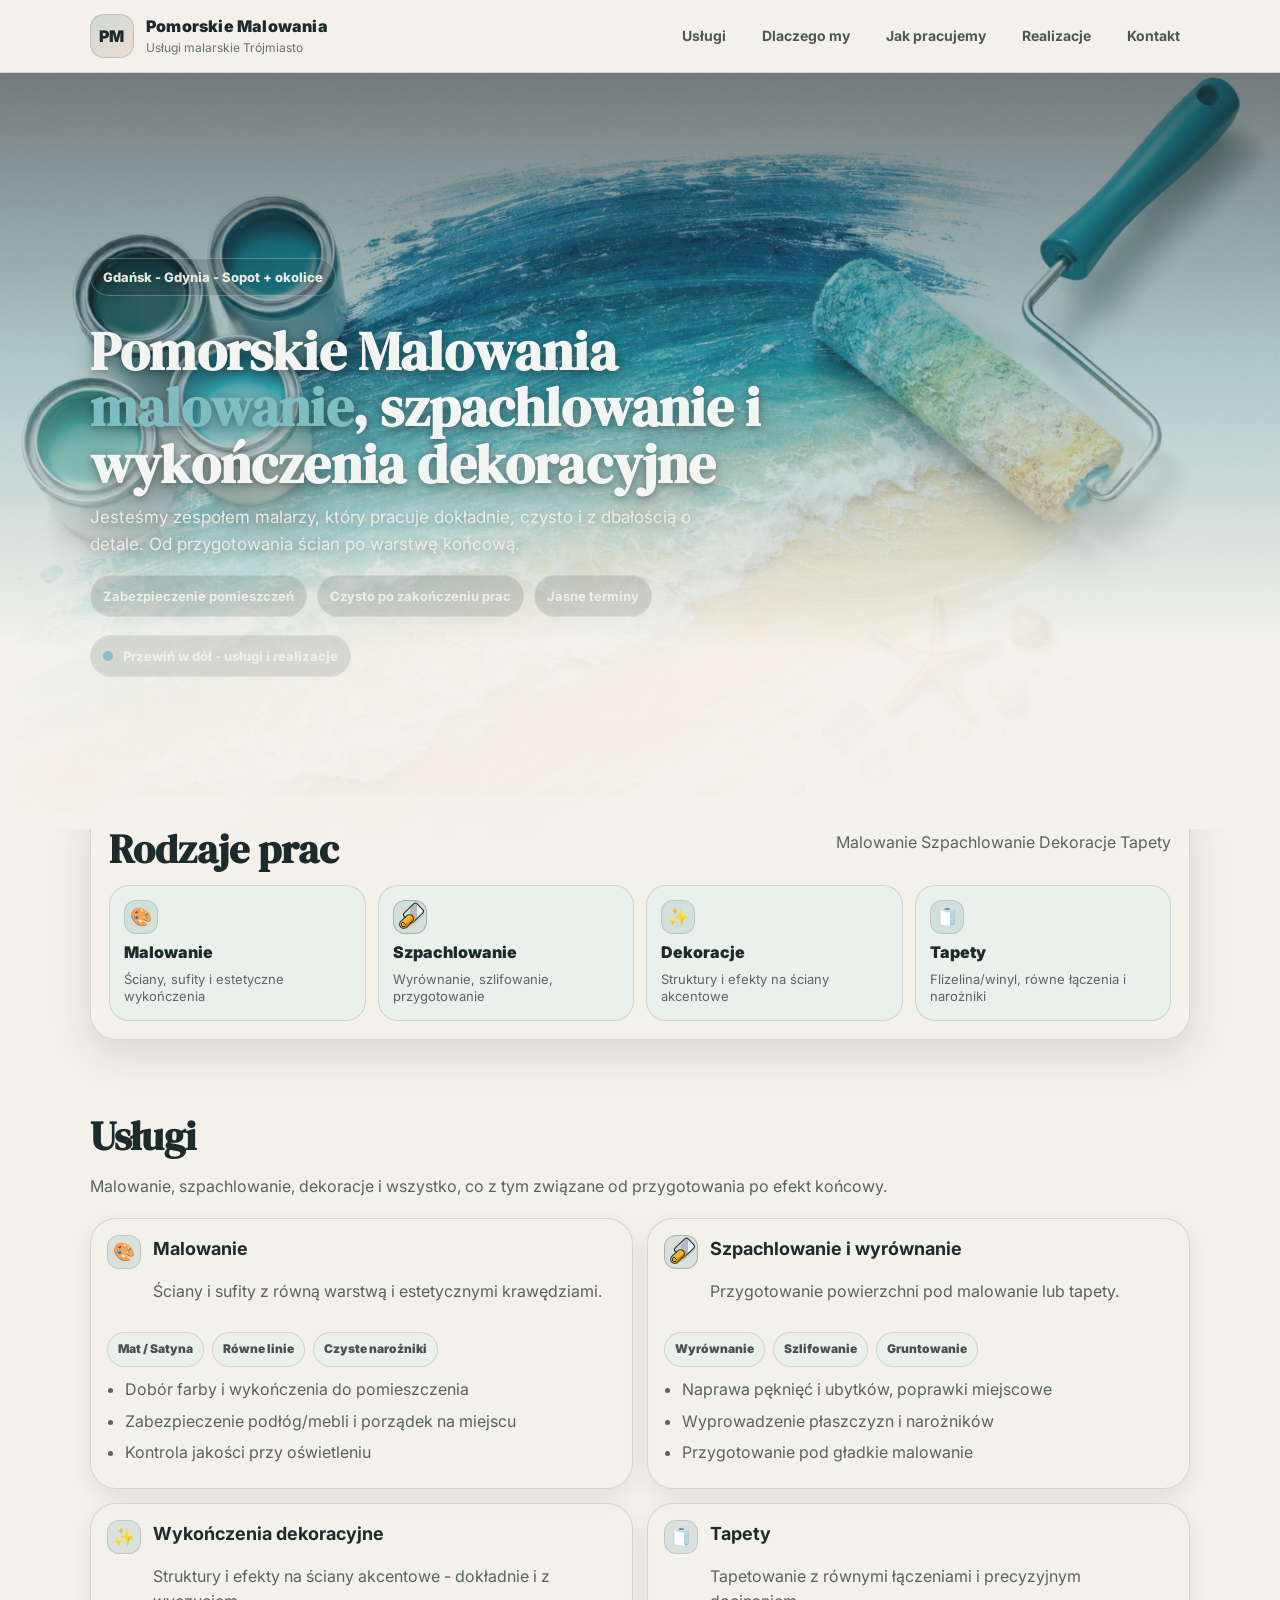
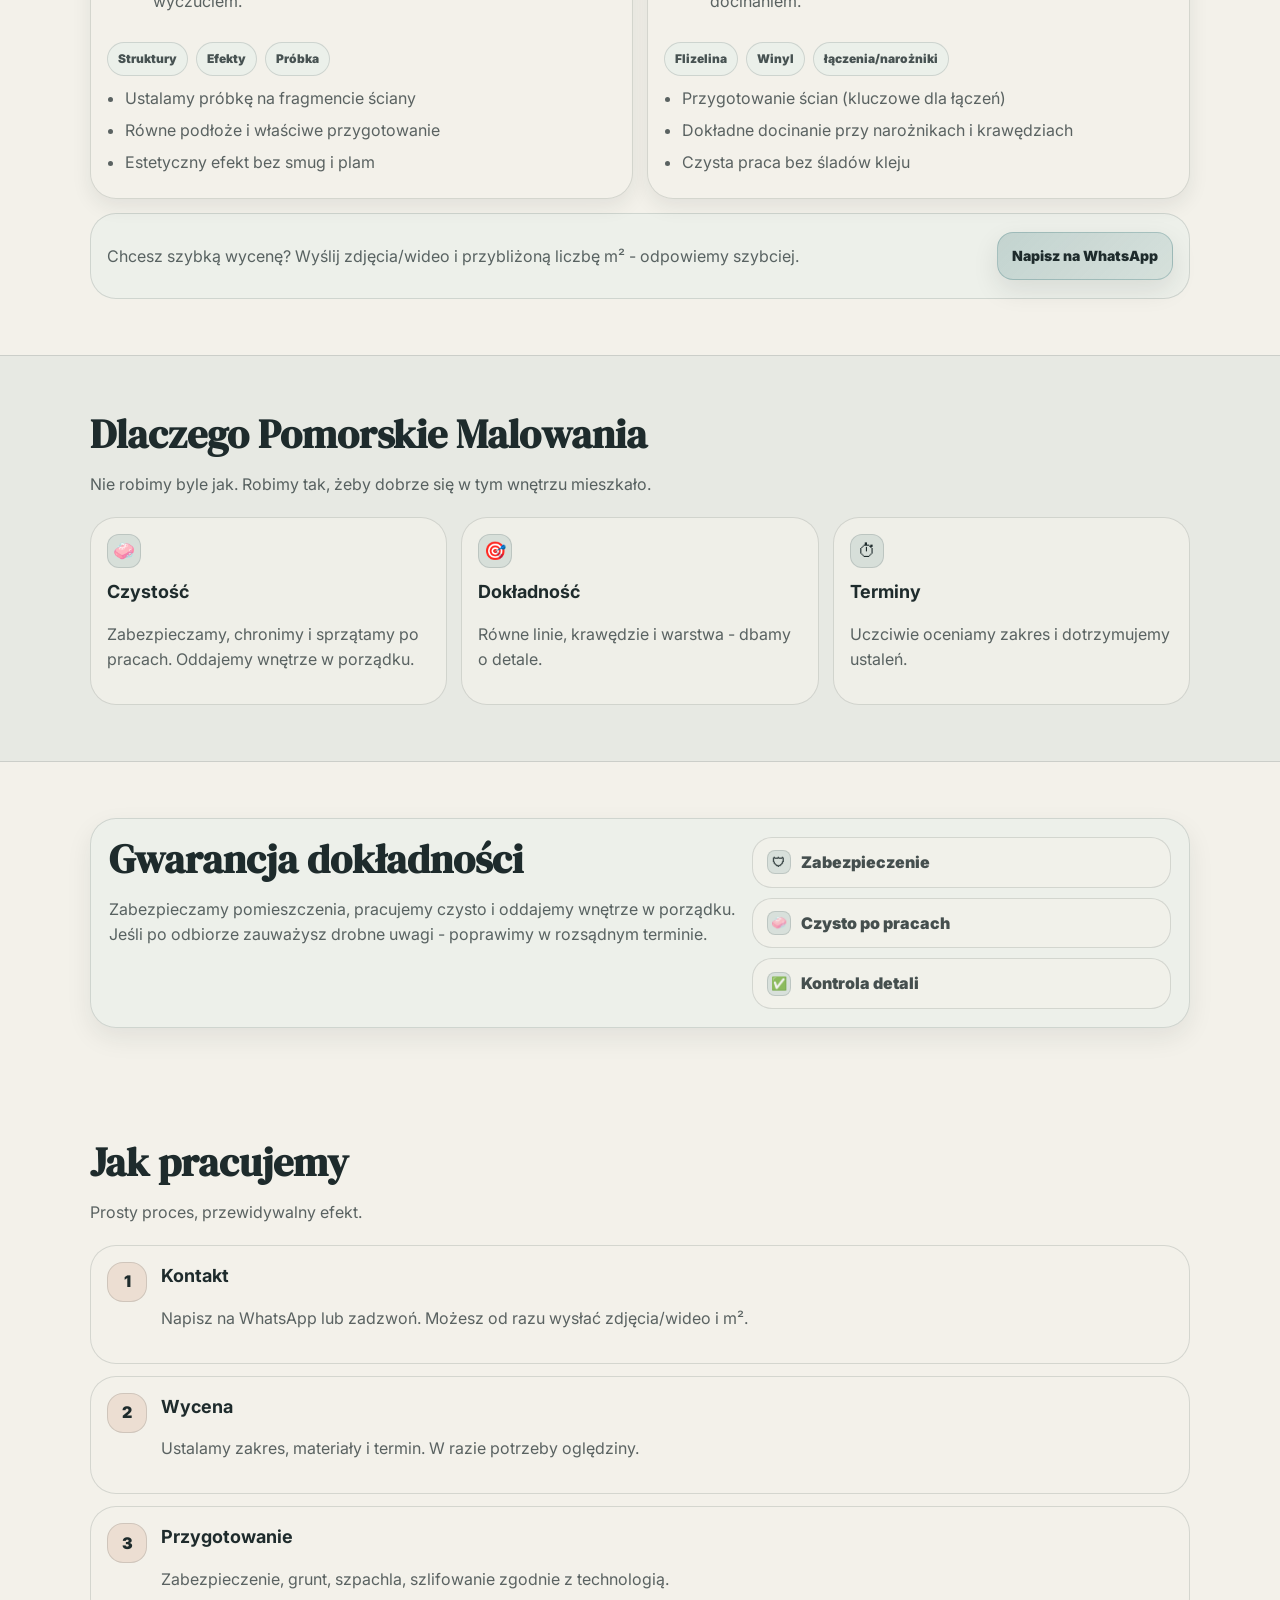
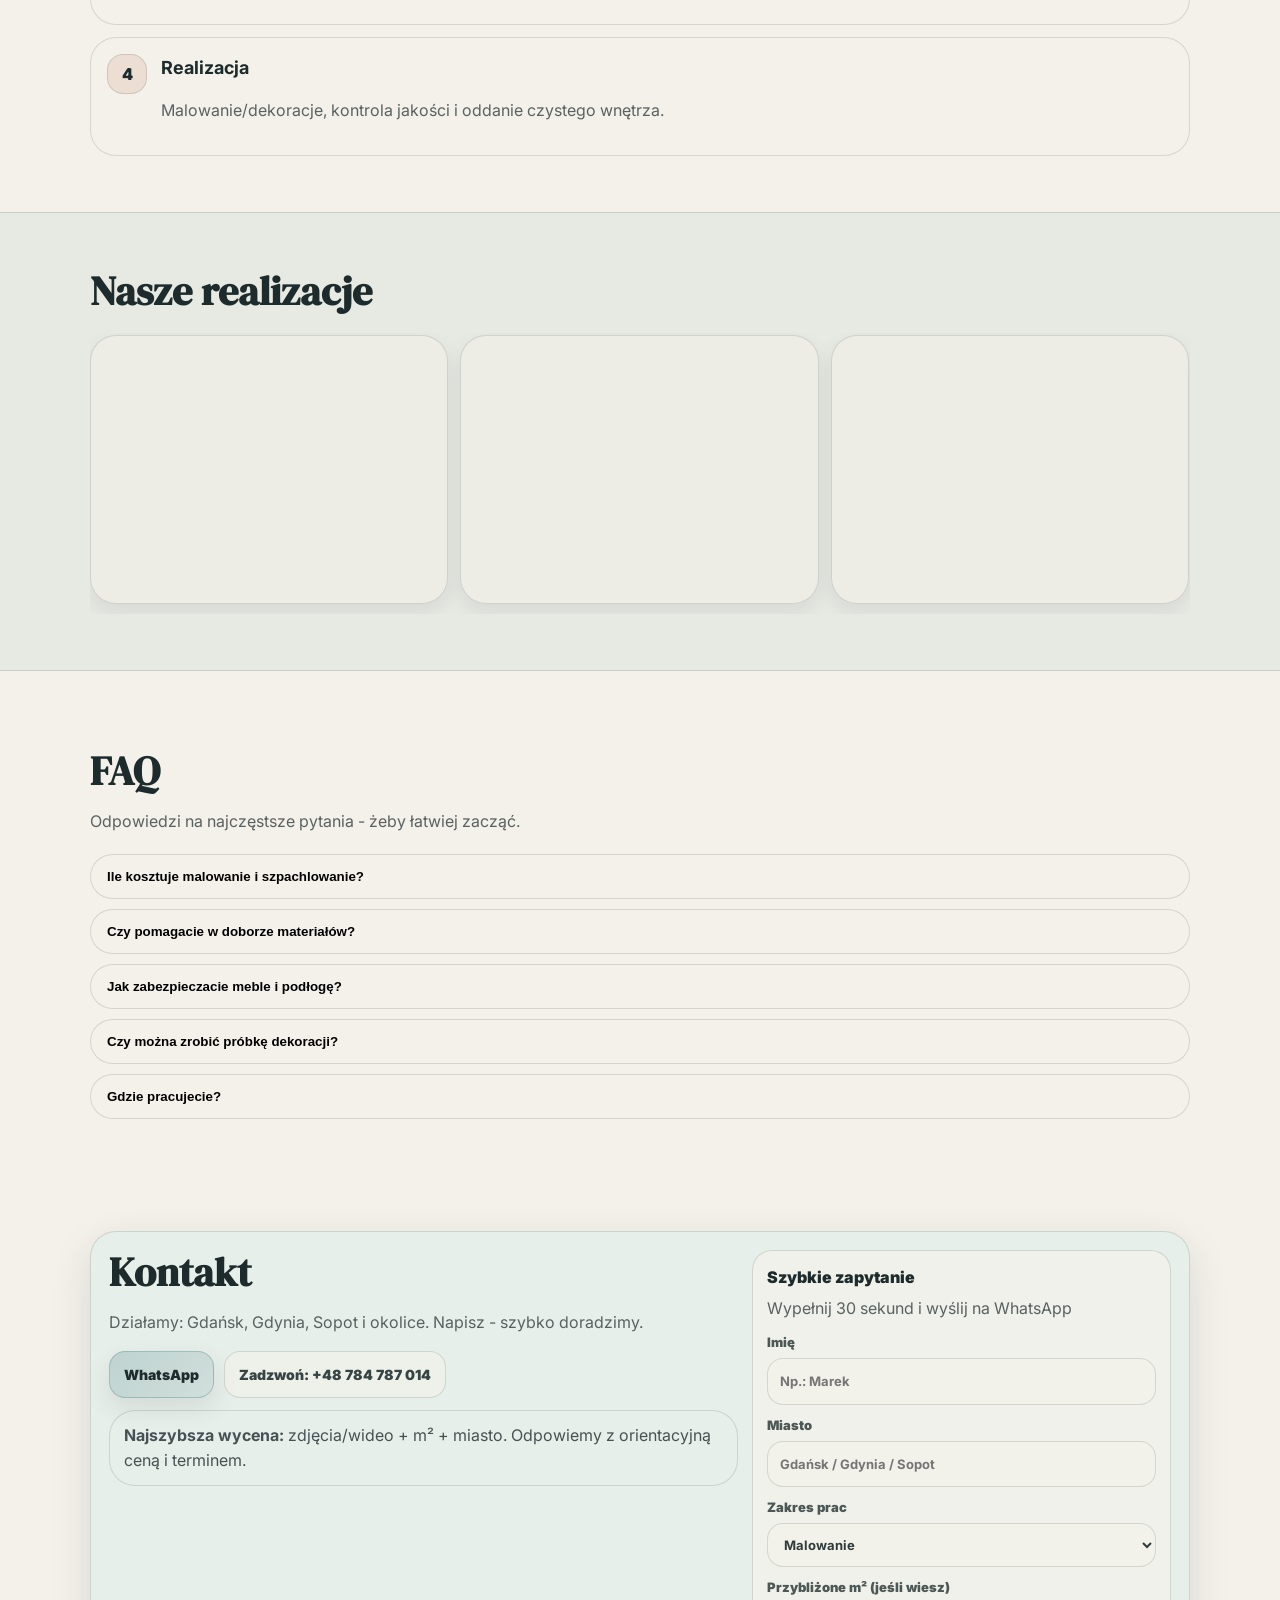
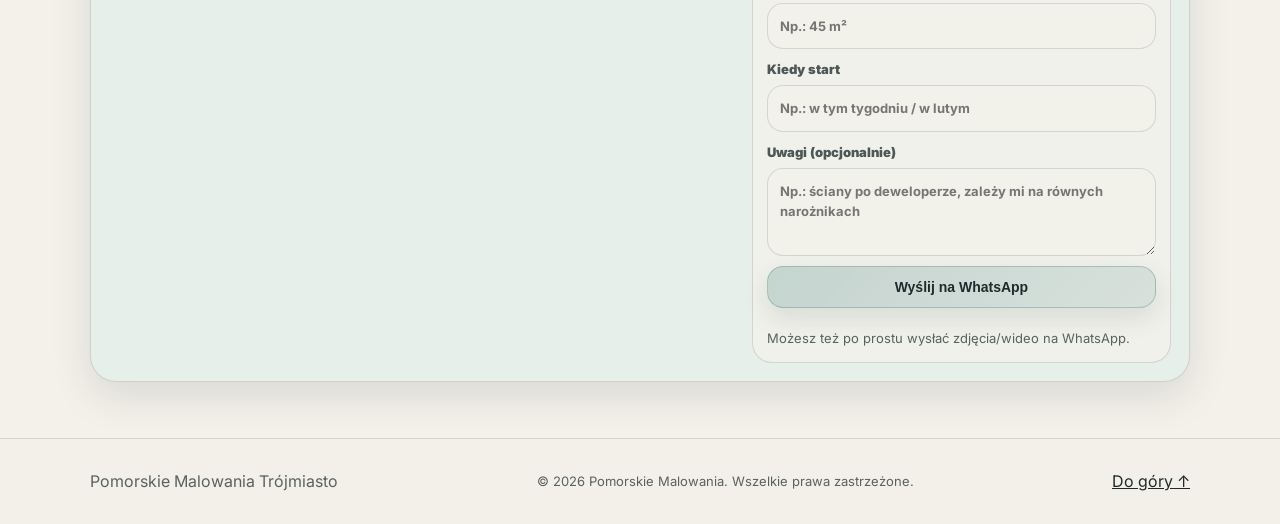
==== index.html @ 1ceb1c14 "update" ====
﻿<!doctype html>
<html lang="pl" data-lang="pl">
  <head>
    <meta charset="UTF-8" />
    <meta name="viewport" content="width=device-width, initial-scale=1" />
    <meta
      name="description"
      content="Pomorskie Malowania - usługi malarskie w Gdańsku, Gdyni, Sopocie i okolicach. Malowanie, szpachlowanie, dekoracje, tapety."
    />
    <meta name="robots" content="index,follow" />
    <meta name="theme-color" content="#2F6F73" />
    <meta
      property="og:title"
      content="Pomorskie Malowania - malowanie (Trójmiasto)"
    />
    <meta
      property="og:description"
      content="Malowanie, szpachlowanie, dekoracje i tapety. Gdańsk, Gdynia, Sopot + okolice."
    />
    <meta property="og:type" content="website" />
    <meta property="og:locale" content="pl_PL" />
    <meta property="og:image" content="./img/og-cover.jpg" />
    <title>Pomorskie Malowania - usługi malarskie Trójmiasto</title>
    <link rel="preconnect" href="https://fonts.googleapis.com" />
    <link rel="preconnect" href="https://fonts.gstatic.com" crossorigin />
    <link
      href="https://fonts.googleapis.com/css2?family=DM+Serif+Display&family=Inter:wght@400;500;600;700;800;900&display=swap"
      rel="stylesheet"
    />
    <link rel="preload" as="image" href="./img/hero-texture.png" />
    <link rel="stylesheet" href="./style.css" />
    <link rel="icon" href="/favicon.ico" />
    <script type="application/ld+json" id="ldJson">
      {
        "@context": "https://schema.org",
        "@type": "LocalBusiness",
        "name": "Pomorskie Malowania",
        "areaServed": ["Gdańsk", "Gdynia", "Sopot"],
        "telephone": "+48 784 787 014",
        "url": "https://pomorskie-malowania.pl",
        "sameAs": ["https://www.instagram.com/valentin_butsenko13/"],
        "description": "Usługi malarskie: malowanie, szpachlowanie, dekoracje i tapety. Trójmiasto i okolice."
      }
    </script>
  </head>
  <body>
    <a class="skip-link" href="#top">Przejdź do treści</a>
    <header class="site-header">
      <div class="container header-row">
        <a class="brand" href="#top" aria-label="Pomorskie Malowania">
          <span class="brand-mark">PM</span>
          <span class="brand-text">
            <span class="brand-name">Pomorskie Malowania</span>
            <span class="brand-sub">Usługi malarskie Trójmiasto</span>
          </span>
        </a>
        <nav class="nav" aria-label="Nawigacja">
          <a href="#services">Usługi</a>
          <a href="#why">Dlaczego my</a>
          <a href="#process">Jak pracujemy</a>
          <a href="#gallery">Realizacje</a>
          <a href="#contact">Kontakt</a>
        </nav>
        <button
          class="burger"
          id="burger"
          data-label-open="Otwórz menu"
          data-label-close="Zamknij menu"
          aria-label="Otwórz menu"
          aria-expanded="false"
          aria-controls="mobileNav"
        >
          <span></span><span></span><span></span>
        </button>
      </div>
      <div class="mobile-nav" id="mobileNav">
        <a href="#services">Usługi</a>
        <a href="#why">Dlaczego my</a>
        <a href="#process">Jak pracujemy</a>
        <a href="#gallery">Realizacje</a>
        <a href="#reviews">Opinie</a>
        <a href="#contact">Kontakt</a>
      </div>
    </header>
    <main id="top">
      <section class="hero-cover" aria-label="Ekran główny">
        <div class="hero-overlay"></div>
        <div class="container hero-content">
          <div class="hero-left">
            <p class="pill">Gdańsk - Gdynia - Sopot + okolice</p>
            <h1 class="h1">
              <span>Pomorskie Malowania </span>
              <span class="accent">malowanie</span>,
              <span>szpachlowanie i wykończenia dekoracyjne</span>
            </h1>
            <p class="lead">
              Jesteśmy zespołem malarzy, który pracuje dokładnie, czysto i z
              dbałością o detale. Od przygotowania ścian po warstwę końcową.
            </p>
            <div class="hero-badges">
              <div class="badge">Zabezpieczenie pomieszczeń</div>
              <div class="badge">Czysto po zakończeniu prac</div>
              <div class="badge">Jasne terminy</div>
            </div>
            <div class="scroll-hint">
              <span class="scroll-dot"></span>
              <span>Przewiń w dół - usługi i realizacje</span>
            </div>
          </div>
        </div>
      </section>
      <section class="peek" id="types">
        <div class="container">
          <div class="peek-card">
            <div class="peek-head">
              <h2 class="h2">Rodzaje prac</h2>
              <p class="muted">Malowanie Szpachlowanie Dekoracje Tapety</p>
            </div>
            <div class="peek-grid">
              <a class="type" href="#services">
                <span class="ui-ico">&#127912;</span>
                <span class="type-title">Malowanie</span>
                <span class="type-text"
                  >Ściany, sufity i estetyczne wykończenia</span
                >
              </a>
              <a class="type" href="#services">
                <span class="ui-ico ui-ico-putty" aria-hidden="true"></span>
                <span class="type-title">Szpachlowanie</span>
                <span class="type-text"
                  >Wyrównanie, szlifowanie, przygotowanie</span
                >
              </a>
              <a class="type" href="#services">
                <span class="ui-ico">&#10024;</span>
                <span class="type-title">Dekoracje</span>
                <span class="type-text"
                  >Struktury i efekty na ściany akcentowe</span
                >
              </a>
              <a class="type" href="#services">
                <span class="ui-ico">&#129531;</span>
                <span class="type-title">Tapety</span>
                <span class="type-text"
                  >Flizelina/winyl, równe łączenia i narożniki</span
                >
              </a>
            </div>
          </div>
        </div>
      </section>
      <section class="section" id="services">
        <div class="container">
          <div class="section-head">
            <h2 class="h2">Usługi</h2>
            <p class="muted">
              Malowanie, szpachlowanie, dekoracje i wszystko, co z tym związane
              od przygotowania po efekt końcowy.
            </p>
          </div>
          <div class="service-grid">
            <article class="service">
              <div class="service-top">
                <span class="ui-ico">&#127912;</span>
                <div>
                  <h3 class="h3">Malowanie</h3>
                  <p class="muted">
                    Ściany i sufity z równą warstwą i estetycznymi krawędziami.
                  </p>
                </div>
              </div>
              <div class="tags">
                <span class="tag">Mat / Satyna</span>
                <span class="tag">Równe linie</span>
                <span class="tag">Czyste narożniki</span>
              </div>
              <ul class="service-list">
                <li>Dobór farby i wykończenia do pomieszczenia</li>
                <li>Zabezpieczenie podłóg/mebli i porządek na miejscu</li>
                <li>Kontrola jakości przy oświetleniu</li>
              </ul>
            </article>
            <article class="service">
              <div class="service-top">
                <span class="ui-ico ui-ico-putty" aria-hidden="true"></span>
                <div>
                  <h3 class="h3">Szpachlowanie i wyrównanie</h3>
                  <p class="muted">
                    Przygotowanie powierzchni pod malowanie lub tapety.
                  </p>
                </div>
              </div>
              <div class="tags">
                <span class="tag">Wyrównanie</span>
                <span class="tag">Szlifowanie</span>
                <span class="tag">Gruntowanie</span>
              </div>
              <ul class="service-list">
                <li>Naprawa pęknięć i ubytków, poprawki miejscowe</li>
                <li>Wyprowadzenie płaszczyzn i narożników</li>
                <li>Przygotowanie pod gładkie malowanie</li>
              </ul>
            </article>
            <article class="service">
              <div class="service-top">
                <span class="ui-ico">&#10024;</span>
                <div>
                  <h3 class="h3">Wykończenia dekoracyjne</h3>
                  <p class="muted">
                    Struktury i efekty na ściany akcentowe - dokładnie i z
                    wyczuciem.
                  </p>
                </div>
              </div>
              <div class="tags">
                <span class="tag">Struktury</span>
                <span class="tag">Efekty</span>
                <span class="tag">Próbka</span>
              </div>
              <ul class="service-list">
                <li>Ustalamy próbkę na fragmencie ściany</li>
                <li>Równe podłoże i właściwe przygotowanie</li>
                <li>Estetyczny efekt bez smug i plam</li>
              </ul>
            </article>
            <article class="service">
              <div class="service-top">
                <span class="ui-ico">&#129531;</span>
                <div>
                  <h3 class="h3">Tapety</h3>
                  <p class="muted">
                    Tapetowanie z równymi łączeniami i precyzyjnym docinaniem.
                  </p>
                </div>
              </div>
              <div class="tags">
                <span class="tag">Flizelina</span>
                <span class="tag">Winyl</span>
                <span class="tag">łączenia/narożniki</span>
              </div>
              <ul class="service-list">
                <li>Przygotowanie ścian (kluczowe dla łączeń)</li>
                <li>Dokładne docinanie przy narożnikach i krawędziach</li>
                <li>Czysta praca bez śladów kleju</li>
              </ul>
            </article>
          </div>
          <div class="service-cta">
            <p class="muted">
              Chcesz szybką wycenę? Wyślij zdjęcia/wideo i przybliżoną liczbę m²
              - odpowiemy szybciej.
            </p>
            <a
              class="btn btn-primary"
              href="https://wa.me/48784787014"
              target="_blank"
              rel="noopener"
              >Napisz na WhatsApp</a
            >
          </div>
        </div>
      </section>
      <section class="section section-soft" id="why">
        <div class="container">
          <div class="section-head">
            <h2 class="h2">Dlaczego Pomorskie Malowania</h2>
            <p class="muted">
              Nie robimy byle jak. Robimy tak, żeby dobrze się w tym wnętrzu
              mieszkało.
            </p>
          </div>
          <div class="grid-3">
            <div class="feature">
              <span class="ui-ico">🧼</span>
              <h3 class="h3">Czystość</h3>
              <p class="muted">
                Zabezpieczamy, chronimy i sprzątamy po pracach. Oddajemy wnętrze
                w porządku.
              </p>
            </div>
            <div class="feature">
              <span class="ui-ico">🎯</span>
              <h3 class="h3">Dokładność</h3>
              <p class="muted">
                Równe linie, krawędzie i warstwa - dbamy o detale.
              </p>
            </div>
            <div class="feature">
              <span class="ui-ico">⏱</span>
              <h3 class="h3">Terminy</h3>
              <p class="muted">
                Uczciwie oceniamy zakres i dotrzymujemy ustaleń.
              </p>
            </div>
          </div>
        </div>
      </section>
      <section class="section">
        <div class="container">
          <div class="promise">
            <div class="promise-left">
              <h2 class="h2">Gwarancja dokładności</h2>
              <p class="muted">
                Zabezpieczamy pomieszczenia, pracujemy czysto i oddajemy wnętrze
                w porządku. Jeśli po odbiorze zauważysz drobne uwagi - poprawimy
                w rozsądnym terminie.
              </p>
            </div>
            <div class="promise-right">
              <div class="promise-item">
                <span class="ui-ico">🛡</span>Zabezpieczenie
              </div>
              <div class="promise-item">
                <span class="ui-ico">🧼</span>Czysto po pracach
              </div>
              <div class="promise-item">
                <span class="ui-ico">✅</span>Kontrola detali
              </div>
            </div>
          </div>
        </div>
      </section>
      <section class="section" id="process">
        <div class="container">
          <div class="section-head">
            <h2 class="h2">Jak pracujemy</h2>
            <p class="muted">Prosty proces, przewidywalny efekt.</p>
          </div>
          <ol class="steps">
            <li class="step">
              <span class="step-num">1</span>
              <div>
                <h3 class="h3">Kontakt</h3>
                <p class="muted">
                  Napisz na WhatsApp lub zadzwoń. Możesz od razu wysłać
                  zdjęcia/wideo i m².
                </p>
              </div>
            </li>
            <li class="step">
              <span class="step-num">2</span>
              <div>
                <h3 class="h3">Wycena</h3>
                <p class="muted">
                  Ustalamy zakres, materiały i termin. W razie potrzeby
                  oględziny.
                </p>
              </div>
            </li>
            <li class="step">
              <span class="step-num">3</span>
              <div>
                <h3 class="h3">Przygotowanie</h3>
                <p class="muted">
                  Zabezpieczenie, grunt, szpachla, szlifowanie zgodnie z
                  technologią.
                </p>
              </div>
            </li>
            <li class="step">
              <span class="step-num">4</span>
              <div>
                <h3 class="h3">Realizacja</h3>
                <p class="muted">
                  Malowanie/dekoracje, kontrola jakości i oddanie czystego
                  wnętrza.
                </p>
              </div>
            </li>
          </ol>
        </div>
      </section>
      <section class="section section-soft" id="gallery">
        <div class="container">
          <div class="section-head">
            <h2 class="h2">Nasze realizacje</h2>
          </div>
          <div class="gallery" id="galleryGrid">
            <figure class="shot">
              <picture>
                <source srcset="./img/works/work-01.webp" type="image/webp" />
                <img
                  src="./img/works/work-01.jpg"
                  alt="Malowanie ścian - realizacja"
                  loading="lazy"
                  decoding="async"
                  data-full="./img/works/work-01.webp"
                />
              </picture>
            </figure>
            <figure class="shot">
              <picture>
                <source srcset="./img/works/work-02.webp" type="image/webp" />
                <img
                  src="./img/works/work-02.jpg"
                  alt="Malowanie i przygotowanie ścian - realizacja"
                  loading="lazy"
                  decoding="async"
                  data-full="./img/works/work-02.webp"
                />
              </picture>
            </figure>
            <figure class="shot">
              <picture>
                <source srcset="./img/works/work-03.webp" type="image/webp" />
                <img
                  src="./img/works/work-03.jpg"
                  alt="Tapety lub wykończenie dekoracyjne - realizacja"
                  loading="lazy"
                  decoding="async"
                  data-full="./img/works/work-03.webp"
                />
              </picture>
            </figure>
            <figure class="shot">
              <picture>
                <source srcset="./img/works/work-04.webp" type="image/webp" />
                <img
                  src="./img/works/work-04.jpg"
                  alt="Malowanie pomieszczenia - realizacja"
                  loading="lazy"
                  decoding="async"
                  data-full="./img/works/work-04.webp"
                />
              </picture>
            </figure>
            <figure class="shot">
              <picture>
                <source srcset="./img/works/work-05.webp" type="image/webp" />
                <img
                  src="./img/works/work-05.jpg"
                  alt="Malowanie ścian w mocnym kolorze - realizacja"
                  loading="lazy"
                  decoding="async"
                  data-full="./img/works/work-05.webp"
                />
              </picture>
            </figure>
            <figure class="shot">
              <picture>
                <source srcset="./img/works/work-06.webp" type="image/webp" />
                <img
                  src="./img/works/work-06.jpg"
                  alt="Kontrastowe malowanie ścian - realizacja"
                  loading="lazy"
                  decoding="async"
                  data-full="./img/works/work-06.webp"
                />
              </picture>
            </figure>
            <figure class="shot">
              <picture>
                <source srcset="./img/works/work-07.webp" type="image/webp" />
                <img
                  src="./img/works/work-07.jpg"
                  alt="Malowanie jasnych ścian - realizacja"
                  loading="lazy"
                  decoding="async"
                  data-full="./img/works/work-07.webp"
                />
              </picture>
            </figure>
            <figure class="shot">
              <picture>
                <source srcset="./img/works/work-08.webp" type="image/webp" />
                <img
                  src="./img/works/work-08.jpg"
                  alt="Malowanie salonu - realizacja"
                  loading="lazy"
                  decoding="async"
                  data-full="./img/works/work-08.webp"
                />
              </picture>
            </figure>
            <figure class="shot">
              <picture>
                <source srcset="./img/works/work-09.webp" type="image/webp" />
                <img
                  src="./img/works/work-09.jpg"
                  alt="Malowanie sufitu i ścian - realizacja"
                  loading="lazy"
                  decoding="async"
                  data-full="./img/works/work-09.webp"
                />
              </picture>
            </figure>
          </div>
          <!--<div class="center">
<a class="btn btn-ghost" href="https://www.instagram.com/valentin_butsenko13/" target="_blank" rel="noopener" >Zobacz więcej na Instagramie</a>
</div> -->
        </div>
      </section>
      <section class="section" id="reviews">
        <div class="container">
          <div class="faq-wrap" id="faq">
            <div class="section-head" style="margin-top: 22px">
              <h2 class="h2">FAQ</h2>
              <p class="muted">
                Odpowiedzi na najczęstsze pytania - żeby łatwiej zacząć.
              </p>
            </div>
            <div class="faq">
              <button class="faq-q" type="button" aria-expanded="false">
                Ile kosztuje malowanie i szpachlowanie?
              </button>
              <div class="faq-a">
                Cena zależy od stanu ścian, zakresu przygotowania i materiałów.
                Najszybciej: zdjęcia/wideo na WhatsApp + m².
              </div>
              <button class="faq-q" type="button" aria-expanded="false">
                Czy pomagacie w doborze materiałów?
              </button>
              <div class="faq-a">
                Tak. Doradzimy farby/grunty/szpachle pod zadanie i budżet.
                Możemy pracować na Twoich lub naszych materiałach.
              </div>
              <button class="faq-q" type="button" aria-expanded="false">
                Jak zabezpieczacie meble i podłogę?
              </button>
              <div class="faq-a">
                Folie, kartony, taśmy - wszystko zabezpieczone. Po pracach
                wynosimy odpady i zostawiamy porządek.
              </div>
              <button class="faq-q" type="button" aria-expanded="false">
                Czy można zrobić próbkę dekoracji?
              </button>
              <div class="faq-a">
                Tak, polecamy próbkę na fragmencie ściany - widać fakturę i
                kolor.
              </div>
              <button class="faq-q" type="button" aria-expanded="false">
                Gdzie pracujecie?
              </button>
              <div class="faq-a">
                Gdańsk, Gdynia, Sopot i okolice. Jeśli dalej - napisz, dogadamy
                się.
              </div>
            </div>
          </div>
        </div>
      </section>
      <section class="section" id="contact">
        <div class="container">
          <div class="contact-card">
            <div>
              <h2 class="h2">Kontakt</h2>
              <p class="muted">
                Działamy: Gdańsk, Gdynia, Sopot i okolice. Napisz - szybko
                doradzimy.
              </p>
              <div class="contact-actions">
                <a
                  class="btn btn-primary"
                  href="https://wa.me/48784787014"
                  target="_blank"
                  rel="noopener"
                  >WhatsApp</a
                >
                <a class="btn btn-ghost" href="tel:+48784787014"
                  >Zadzwoń: +48 784 787 014</a
                >
                <!--<a class="btn btn-ghost" href="https://www.instagram.com/valentin_butsenko13/" target="_blank" rel="noopener" >Instagram</a >-->
              </div>
              <div class="note">
                <b>Najszybsza wycena:</b>
                <span
                  >zdjęcia/wideo + m² + miasto. Odpowiemy z orientacyjną ceną i
                  terminem.</span
                >
              </div>
            </div>
            <div class="contact-side">
              <div class="mini">
                <div class="mini-title">Szybkie zapytanie</div>
                <div class="mini-text">
                  Wypełnij 30 sekund i wyślij na WhatsApp
                </div>
                <form
                  class="lead-form"
                  id="leadForm"
                  data-wa-hello="Dzień dobry! Chciałbym/chciałabym poznać wycenę prac (Pomorskie Malowania)."
                  data-wa-name="Imię"
                  data-wa-city="Miasto"
                  data-wa-service="Zakres"
                  data-wa-area="Powierzchnia"
                  data-wa-start="Start"
                  data-wa-comment="Uwagi"
                  data-wa-media="Mogę wysłać zdjęcia/wideo."
                  data-dash="-"
                >
                  <label class="field">
                    <span>Imię</span>
                    <input type="text" name="name" placeholder="Np.: Marek" />
                  </label>
                  <label class="field">
                    <span>Miasto</span>
                    <input
                      type="text"
                      name="city"
                      placeholder="Gdańsk / Gdynia / Sopot"
                    />
                  </label>
                  <label class="field">
                    <span>Zakres prac</span>
                    <select name="service">
                      <option value="paint">Malowanie</option>
                      <option value="putty">
                        Szpachlowanie / przygotowanie
                      </option>
                      <option value="decor">Dekoracje</option>
                      <option value="wallpaper">Tapety</option>
                      <option value="complex">Kompleks (kilka prac)</option>
                    </select>
                  </label>
                  <label class="field">
                    <span>Przybliżone m² (jeśli wiesz)</span>
                    <input type="text" name="area" placeholder="Np.: 45 m²" />
                  </label>
                  <label class="field">
                    <span>Kiedy start</span>
                    <input
                      type="text"
                      name="time"
                      placeholder="Np.: w tym tygodniu / w lutym"
                    />
                  </label>
                  <label class="field">
                    <span>Uwagi (opcjonalnie)</span>
                    <textarea
                      name="comment"
                      rows="3"
                      placeholder="Np.: ściany po deweloperze, zależy mi na równych narożnikach"
                    ></textarea>
                  </label>
                  <button class="btn btn-primary btn-wide" type="submit">
                    Wyślij na WhatsApp
                  </button>
                  <p class="tiny muted" style="margin: 10px 0 0">
                    Możesz też po prostu wysłać zdjęcia/wideo na WhatsApp.
                  </p>
                </form>
              </div>
            </div>
          </div>
        </div>
      </section>
    </main>
    <footer class="footer">
      <div class="container footer-row">
        <span class="muted">Pomorskie Malowania Trójmiasto</span>
        <p class="tiny muted" style="margin-top: 12px">
          © <span id="year"></span> Pomorskie Malowania.
          <span>Wszelkie prawa zastrzeżone.</span>
        </p>
        <a class="muted link" href="#top">Do góry ↑</a>
      </div>
    </footer>
    <div class="lightbox" id="lightbox" aria-hidden="true">
      <div class="lightbox-backdrop" data-close="1"></div>
      <div
        class="lightbox-panel"
        role="dialog"
        aria-modal="true"
        aria-label="Podgląd zdjęcia"
      >
        <button
          class="lightbox-close"
          type="button"
          aria-label="Zamknij"
          data-close="1"
        >
          x
        </button>
        <button
          class="lightbox-nav lightbox-prev"
          type="button"
          aria-label="Poprzednie zdjęcie"
          data-nav="-1"
        >
          &lt;
        </button>
        <img class="lightbox-img" id="lightboxImg" alt="" />
        <button
          class="lightbox-nav lightbox-next"
          type="button"
          aria-label="Następne zdjęcie"
          data-nav="1"
        >
          &gt;
        </button>
        <div class="lightbox-count" id="lightboxCount" aria-live="polite"></div>
      </div>
    </div>
    <script src="./script.js"></script>
  </body>
</html>
---- style.css ----
﻿:root {
  /* Palette */
  --bg: #f3f1ea;
  --surface: #e7efea;
  --sea: #2f6f73;
  --ink: #1e2b2c;
  --accent: #c77b5a;

  --line: rgba(30, 43, 44, 0.14);
  --shadow: 0 14px 40px rgba(30, 43, 44, 0.12);
  --shadow2: 0 10px 26px rgba(30, 43, 44, 0.1);

  --r-xl: 26px;
  --r-lg: 20px;
  --r-md: 16px;
}

* {
  box-sizing: border-box;
}

html {
  scroll-behavior: smooth;
}

body {
  margin: 0;
  background: var(--bg);
  color: var(--ink);
  font-family: Inter, system-ui, -apple-system, Segoe UI, Roboto, Arial,
    sans-serif;
  line-height: 1.55;
}

img {
  max-width: 100%;
  height: auto;
}

.container {
  width: min(1100px, calc(100% - 32px));
  margin: 0 auto;
}

/* Accessibility */
.skip-link {
  position: absolute;
  left: -999px;
  top: 10px;
  padding: 10px 12px;
  border-radius: 12px;
  background: rgba(47, 111, 115, 0.18);
  border: 1px solid var(--line);
  color: var(--ink);
  text-decoration: none;
  font-weight: 900;
  z-index: 9999;
}
.skip-link:focus {
  left: 12px;
}

/* Typography */
.h1 {
  font-family: "DM Serif Display", serif;
  font-size: clamp(32px, 4.2vw, 54px);
  line-height: 1.05;
  margin: 14px 0 12px;
  letter-spacing: 0.2px;
}

.h2 {
  font-family: "DM Serif Display", serif;
  font-size: clamp(26px, 3.2vw, 40px);
  line-height: 1.1;
  margin: 0 0 10px;
}

.h3 {
  font-size: 18px;
  margin: 0 0 10px;
}

.lead {
  font-size: 17px;
  margin: 0 0 18px;
  color: rgba(30, 43, 44, 0.86);
}

.muted {
  color: rgba(30, 43, 44, 0.72);
}
.tiny {
  font-size: 13px;
}
.accent {
  color: var(--sea);
}

a:focus-visible,
button:focus-visible,
input:focus-visible,
select:focus-visible,
textarea:focus-visible {
  outline: 3px solid rgba(47, 111, 115, 0.28);
  outline-offset: 2px;
}

/* Header */
.site-header {
  position: sticky;
  top: 0;
  z-index: 50;
  backdrop-filter: blur(10px);
  background: rgba(243, 241, 234, 0.72);
  border-bottom: 1px solid var(--line);
}

.header-row {
  display: flex;
  align-items: center;
  justify-content: space-between;
  padding: 14px 0;
  gap: 14px;
}

.brand {
  display: flex;
  align-items: center;
  gap: 12px;
  text-decoration: none;
  color: var(--ink);
}

.brand-mark {
  width: 44px;
  height: 44px;
  display: grid;
  place-items: center;
  border-radius: 14px;
  background: linear-gradient(
    135deg,
    rgba(47, 111, 115, 0.18),
    rgba(199, 123, 90, 0.18)
  );
  border: 1px solid var(--line);
  font-weight: 900;
  letter-spacing: 0.6px;
}

.brand-text {
  display: flex;
  flex-direction: column;
}
.brand-name {
  font-weight: 900;
  letter-spacing: 0.2px;
}
.brand-sub {
  font-size: 12px;
  color: rgba(30, 43, 44, 0.65);
}

.nav {
  display: flex;
  gap: 16px;
  align-items: center;
}

.nav a {
  text-decoration: none;
  color: rgba(30, 43, 44, 0.78);
  font-weight: 700;
  font-size: 14px;
  padding: 10px 10px;
  border-radius: 12px;
}

.nav a:hover {
  background: rgba(47, 111, 115, 0.1);
  color: var(--ink);
}

/* Burger + mobile */
.burger {
  display: none;
  width: 46px;
  height: 46px;
  border-radius: 14px;
  background: rgba(47, 111, 115, 0.1);
  border: 1px solid var(--line);
  cursor: pointer;
}

.burger span {
  display: block;
  width: 20px;
  height: 2px;
  background: rgba(30, 43, 44, 0.8);
  margin: 5px auto;
  border-radius: 4px;
}

.mobile-nav {
  display: none;
  border-top: 1px solid var(--line);
  padding: 10px 0 14px;
}

.mobile-nav a {
  display: block;
  padding: 12px 16px;
  margin: 6px 16px;
  border-radius: 14px;
  text-decoration: none;
  font-weight: 800;
  color: rgba(30, 43, 44, 0.82);
  background: rgba(47, 111, 115, 0.08);
  border: 1px solid var(--line);
}

.mobile-nav.is-open {
  display: block;
}

/* Sections */
.section {
  padding: 56px 0;
}

.section-soft {
  background: rgba(47, 111, 115, 0.06);
  border-top: 1px solid var(--line);
  border-bottom: 1px solid var(--line);
}

.section-head {
  margin-bottom: 20px;
}

/* Buttons */
.btn {
  display: inline-flex;
  align-items: center;
  justify-content: center;
  gap: 10px;
  padding: 12px 14px;
  border-radius: 16px;
  border: 1px solid var(--line);
  text-decoration: none;
  font-weight: 900;
  font-size: 14px;
  transition: transform 0.08s ease, box-shadow 0.2s ease, background 0.2s ease;
  user-select: none;
  color: inherit;
}

.btn:active {
  transform: translateY(1px);
}

.btn-primary {
  background: linear-gradient(
    135deg,
    rgba(47, 111, 115, 0.22),
    rgba(47, 111, 115, 0.12)
  );
  border-color: rgba(47, 111, 115, 0.28);
  box-shadow: var(--shadow2);
}

.btn-primary:hover {
  background: linear-gradient(
    135deg,
    rgba(47, 111, 115, 0.28),
    rgba(199, 123, 90, 0.14)
  );
}

.btn-ghost {
  background: rgba(243, 241, 234, 0.6);
  color: rgba(30, 43, 44, 0.88);
}

.btn-ghost:hover {
  background: rgba(47, 111, 115, 0.1);
}
.btn-wide {
  width: 100%;
}

/* HERO */
.hero-cover {
  position: relative;
  min-height: 84vh;
  min-height: 84svh;
  display: flex;
  align-items: center;
  padding: 56px 0 36px;

  background-image: url("./img/hero-texture.png");
  background-size: cover;
  background-position: 65% 35%;
  background-repeat: no-repeat;

  overflow: hidden;
}

.hero-overlay {
  position: absolute;
  inset: 0;
  background: linear-gradient(
    180deg,
    rgba(30, 43, 44, 0.62) 0%,
    rgba(47, 111, 115, 0.38) 38%,
    rgba(243, 241, 234, 0.94) 76%
  );
  z-index: 1;
  pointer-events: none;
}

.hero-content {
  position: relative;
  z-index: 2;
}

.hero-left {
  max-width: 680px;
  animation: heroFade 900ms ease-out both;
}

@keyframes heroFade {
  from {
    opacity: 0;
    transform: translateY(14px);
  }
  to {
    opacity: 1;
    transform: translateY(0);
  }
}

/* Better headline contrast on textured hero image */
.hero-cover .h1 {
  color: rgba(247, 248, 246, 0.98);
  text-shadow: 0 2px 8px rgba(30, 43, 44, 0.45),
    0 10px 26px rgba(30, 43, 44, 0.25);
}

.hero-cover .lead {
  color: rgba(243, 241, 234, 0.92);
  text-shadow: 0 2px 10px rgba(30, 43, 44, 0.35);
  max-width: 58ch;
}

.hero-cover .accent {
  color: rgba(127, 191, 194, 0.98);
}

.pill {
  display: inline-block;
  padding: 8px 12px;
  border-radius: 999px;
  border: 1px solid rgba(243, 241, 234, 0.28);
  background: rgba(30, 43, 44, 0.18);
  font-weight: 800;
  font-size: 13px;
  color: rgba(243, 241, 234, 0.95);
}

.hero-actions {
  display: flex;
  gap: 12px;
  flex-wrap: wrap;
  margin-top: 10px;
}

.hero-badges {
  display: flex;
  gap: 10px;
  flex-wrap: wrap;
  margin-top: 16px;
}

.badge {
  padding: 10px 12px;
  border-radius: 999px;
  border: 1px solid rgba(243, 241, 234, 0.22);
  background: rgba(30, 43, 44, 0.14);
  font-weight: 700;
  font-size: 13px;
  color: rgba(243, 241, 234, 0.94);
}

.scroll-hint {
  margin-top: 18px;
  display: inline-flex;
  align-items: center;
  gap: 10px;
  padding: 10px 12px;
  border-radius: 999px;
  border: 1px solid rgba(243, 241, 234, 0.22);
  background: rgba(30, 43, 44, 0.12);
  font-weight: 800;
  font-size: 13px;
  color: rgba(243, 241, 234, 0.92);
}

.scroll-dot {
  width: 10px;
  height: 10px;
  border-radius: 999px;
  background: rgba(127, 191, 194, 0.9);
  animation: dotPulse 1.2s ease-in-out infinite;
}

@keyframes dotPulse {
  0%,
  100% {
    transform: translateY(0);
    opacity: 0.55;
  }
  50% {
    transform: translateY(-3px);
    opacity: 1;
  }
}

/* Peek section */
.peek {
  margin-top: -34px;
  padding-bottom: 18px;
}

.peek-card {
  background: rgba(243, 241, 234, 0.86);
  border: 1px solid var(--line);
  border-radius: var(--r-xl);
  box-shadow: var(--shadow);
  padding: 18px;
  backdrop-filter: blur(6px);
}

.peek-head {
  display: flex;
  align-items: flex-end;
  justify-content: space-between;
  gap: 12px;
  margin-bottom: 14px;
}
.peek-head .h2 {
  margin: 0;
}

.peek-grid {
  display: grid;
  grid-template-columns: repeat(4, 1fr);
  gap: 12px;
}

.type {
  display: flex;
  flex-direction: column;
  gap: 6px;
  text-decoration: none;
  color: inherit;
  padding: 14px;
  border-radius: var(--r-lg);
  border: 1px solid var(--line);
  background: rgba(231, 239, 234, 0.72);
  transition: transform 0.12s ease, background 0.2s ease, box-shadow 0.2s ease;
}

.type:hover {
  transform: translateY(-2px);
  background: rgba(231, 239, 234, 0.9);
  box-shadow: 0 10px 24px rgba(30, 43, 44, 0.1);
}

.ui-ico {
  width: 34px;
  height: 34px;
  border-radius: 12px;
  display: grid;
  place-items: center;
  background: rgba(47, 111, 115, 0.12);
  border: 1px solid var(--line);
  font-size: 18px;
  line-height: 1;
  flex: 0 0 auto;
}

.ui-ico.ui-ico-putty {
  position: relative;
  overflow: visible;
  font-size: 0;
  border-color: rgba(31, 43, 45, 0.26);
}

.ui-ico.ui-ico-putty::before {
  content: "";
  position: absolute;
  left: 10px;
  top: 5px;
  width: 17px;
  height: 12px;
  border-radius: 3px;
  border: 1.6px solid #1f2b2d;
  background: linear-gradient(135deg, #d7d7de 0 35%, #b9b9c5 35% 68%, #ececf2 68% 100%);
  transform: rotate(-44deg);
  box-shadow: -2px 2px 0 rgba(31, 43, 45, 0.08);
}

.ui-ico.ui-ico-putty::after {
  content: "";
  position: absolute;
  left: 4px;
  top: 16px;
  width: 15px;
  height: 7px;
  border-radius: 999px;
  border: 1.6px solid #1f2b2d;
  background:
    radial-gradient(circle at 3px 50%, transparent 0 1.5px, #1f2b2d 1.6px 2.3px, transparent 2.4px),
    linear-gradient(180deg, #f9b525 0 70%, #e38d06 70% 100%);
  transform: rotate(-44deg);
  box-shadow: 1px 1px 0 rgba(227, 141, 6, 0.85);
}


.type-title {
  font-weight: 900;
}
.type-text {
  color: rgba(30, 43, 44, 0.7);
  font-size: 13px;
  line-height: 1.35;
}

/* Services */
.service-grid {
  display: grid;
  grid-template-columns: repeat(2, 1fr);
  gap: 14px;
}

.service {
  background: rgba(243, 241, 234, 0.78);
  border: 1px solid var(--line);
  border-radius: var(--r-xl);
  padding: 16px;
  box-shadow: 0 8px 20px rgba(30, 43, 44, 0.08);
}

.service-top {
  display: flex;
  gap: 12px;
  align-items: flex-start;
}


.tags {
  display: flex;
  gap: 8px;
  flex-wrap: wrap;
  margin: 12px 0 10px;
}

.tag {
  padding: 7px 10px;
  border-radius: 999px;
  border: 1px solid var(--line);
  background: rgba(231, 239, 234, 0.7);
  font-size: 12px;
  font-weight: 900;
  color: rgba(30, 43, 44, 0.8);
}

.service-list {
  margin: 0;
  padding-left: 18px;
  color: rgba(30, 43, 44, 0.72);
}
.service-list li {
  margin: 7px 0;
}

.service-cta {
  margin-top: 14px;
  display: flex;
  align-items: center;
  justify-content: space-between;
  gap: 12px;
  padding: 14px 16px;
  border-radius: var(--r-xl);
  border: 1px solid var(--line);
  background: rgba(231, 239, 234, 0.55);
}

/* Features */
.grid-3 {
  display: grid;
  grid-template-columns: repeat(3, 1fr);
  gap: 14px;
}

.feature {
  background: rgba(243, 241, 234, 0.72);
  border: 1px solid var(--line);
  border-radius: var(--r-xl);
  padding: 16px;
}

.feature .ui-ico {
  margin-bottom: 10px;
}


/* Promise */
.promise {
  display: grid;
  grid-template-columns: 1.2fr 0.8fr;
  gap: 14px;
  padding: 18px;
  border-radius: var(--r-xl);
  border: 1px solid var(--line);
  background: rgba(231, 239, 234, 0.55);
  box-shadow: 0 10px 26px rgba(30, 43, 44, 0.08);
}

.promise-right {
  display: grid;
  gap: 10px;
  align-content: start;
}

.promise-item {
  display: flex;
  align-items: center;
  gap: 10px;
  padding: 12px 14px;
  border-radius: var(--r-lg);
  border: 1px solid var(--line);
  background: rgba(243, 241, 234, 0.72);
  font-weight: 900;
  color: rgba(30, 43, 44, 0.82);
}

.promise-item .ui-ico {
  width: 24px;
  height: 24px;
  border-radius: 8px;
  font-size: 13px;
}


/* Steps */
.steps {
  list-style: none;
  padding: 0;
  margin: 0;
  display: grid;
  gap: 12px;
}

.step {
  display: flex;
  gap: 14px;
  align-items: flex-start;
  background: rgba(243, 241, 234, 0.72);
  border: 1px solid var(--line);
  border-radius: var(--r-xl);
  padding: 16px;
}

.step-num {
  width: 40px;
  height: 40px;
  border-radius: 16px;
  display: grid;
  place-items: center;
  background: rgba(199, 123, 90, 0.16);
  border: 1px solid var(--line);
  font-weight: 900;
}

/* Gallery */
.gallery {
  display: grid;
  grid-auto-flow: column;
  grid-auto-columns: clamp(220px, 28vw, 360px);
  gap: 12px;
  overflow-x: auto;
  overflow-y: hidden;
  -webkit-overflow-scrolling: touch;
  overscroll-behavior-x: contain;
  touch-action: pan-x;
  scroll-behavior: smooth;
  padding: 2px 2px 10px;
  scroll-snap-type: x mandatory;
  scrollbar-width: thin;
  scrollbar-color: rgba(47, 111, 115, 0.45) rgba(47, 111, 115, 0.08);
}

.gallery::-webkit-scrollbar {
  height: 10px;
}

.gallery::-webkit-scrollbar-track {
  background: rgba(47, 111, 115, 0.08);
  border-radius: 999px;
}

.gallery::-webkit-scrollbar-thumb {
  background: rgba(47, 111, 115, 0.45);
  border-radius: 999px;
}

.gallery::-webkit-scrollbar-thumb:hover {
  background: rgba(47, 111, 115, 0.62);
}

.shot {
  margin: 0;
  scroll-snap-align: start;
  border-radius: var(--r-xl);
  overflow: hidden;
  border: 1px solid var(--line);
  background: rgba(243, 241, 234, 0.55);
  box-shadow: 0 8px 20px rgba(30, 43, 44, 0.08);
  transform: translateZ(0);
}

.shot img {
  width: 100%;
  aspect-ratio: 4 / 3;
  object-fit: cover;
  display: block;
  cursor: zoom-in;
  transition: transform 0.22s ease, filter 0.22s ease;
}

.shot:hover img {
  transform: scale(1.04);
  filter: contrast(1.03);
}

.center {
  display: flex;
  justify-content: center;
  margin-top: 16px;
}

/* Lightbox */
.lightbox {
  position: fixed;
  inset: 0;
  display: none;
  z-index: 999;
}

.lightbox.is-open {
  display: block;
}

.lightbox-backdrop {
  position: absolute;
  inset: 0;
  background: rgba(30, 43, 44, 0.72);
  backdrop-filter: blur(6px);
}

.lightbox-panel {
  position: absolute;
  inset: 18px;
  display: grid;
  place-items: center;
  padding: env(safe-area-inset-top) env(safe-area-inset-right)
    env(safe-area-inset-bottom) env(safe-area-inset-left);
}

.lightbox-img {
  max-width: min(1100px, 95vw);
  max-height: 88vh;
  max-height: 88svh;
  border-radius: 20px;
  border: 1px solid rgba(243, 241, 234, 0.22);
  box-shadow: 0 24px 70px rgba(0, 0, 0, 0.35);
  background: rgba(243, 241, 234, 0.15);
  -webkit-user-drag: none;
  user-select: none;
}

.lightbox-close {
  position: absolute;
  top: calc(12px + env(safe-area-inset-top));
  right: calc(12px + env(safe-area-inset-right));
  width: 44px;
  height: 44px;
  border-radius: 14px;
  border: 1px solid rgba(243, 241, 234, 0.22);
  background: rgba(243, 241, 234, 0.14);
  color: rgba(243, 241, 234, 0.92);
  font-size: 18px;
  font-weight: 900;
  cursor: pointer;
}

.lightbox-nav {
  position: absolute;
  top: 50%;
  width: 48px;
  height: 48px;
  border-radius: 14px;
  border: 1px solid rgba(243, 241, 234, 0.28);
  background: rgba(243, 241, 234, 0.14);
  color: rgba(243, 241, 234, 0.95);
  font-size: 30px;
  line-height: 1;
  transform: translateY(-50%);
  cursor: pointer;
  display: grid;
  place-items: center;
  touch-action: manipulation;
}

.lightbox-prev {
  left: calc(14px + env(safe-area-inset-left));
}

.lightbox-next {
  right: calc(14px + env(safe-area-inset-right));
}

.lightbox-count {
  position: absolute;
  bottom: calc(10px + env(safe-area-inset-bottom));
  left: 50%;
  transform: translateX(-50%);
  padding: 6px 10px;
  border-radius: 999px;
  border: 1px solid rgba(243, 241, 234, 0.24);
  background: rgba(30, 43, 44, 0.48);
  color: rgba(243, 241, 234, 0.95);
  font-size: 12px;
  font-weight: 700;
  letter-spacing: 0.03em;
}

.lightbox-nav:hover,
.lightbox-close:hover {
  background: rgba(243, 241, 234, 0.22);
}

/* Reviews + FAQ */
.review-bar {
  display: flex;
  align-items: center;
  justify-content: space-between;
  gap: 12px;
  padding: 14px 16px;
  border-radius: var(--r-xl);
  border: 1px solid var(--line);
  background: rgba(231, 239, 234, 0.55);
  margin-bottom: 14px;
}

.stars {
  font-size: 18px;
  letter-spacing: 2px;
  font-weight: 900;
  color: rgba(47, 111, 115, 0.95);
  white-space: nowrap;
}

.reviews {
  display: grid;
  grid-template-columns: repeat(3, 1fr);
  gap: 14px;
}

.review {
  background: rgba(243, 241, 234, 0.78);
  border: 1px solid var(--line);
  border-radius: var(--r-xl);
  padding: 16px;
  box-shadow: 0 8px 20px rgba(30, 43, 44, 0.08);
}

.review-top {
  display: flex;
  gap: 12px;
  align-items: center;
  margin-bottom: 10px;
}

.avatar {
  width: 44px;
  height: 44px;
  border-radius: 16px;
  display: grid;
  place-items: center;
  background: rgba(47, 111, 115, 0.12);
  border: 1px solid var(--line);
  font-weight: 900;
}

.review-name {
  font-weight: 900;
  line-height: 1.1;
}

.review-text {
  margin: 0 0 10px;
  color: rgba(30, 43, 44, 0.82);
}

/* FAQ */
.faq {
  display: grid;
  gap: 10px;
}

.faq-q {
  width: 100%;
  text-align: left;
  padding: 14px 16px;
  border-radius: var(--r-xl);
  border: 1px solid var(--line);
  background: rgba(243, 241, 234, 0.78);
  cursor: pointer;
  font-weight: 900;
  display: flex;
  align-items: center;
  justify-content: space-between;
  gap: 10px;
}

.faq-a {
  display: none;
  padding: 12px 16px 14px;
  margin-top: -6px;
  border-radius: 0 0 var(--r-xl) var(--r-xl);
  border: 1px solid var(--line);
  border-top: 0;
  background: rgba(231, 239, 234, 0.55);
  color: rgba(30, 43, 44, 0.78);
}

.faq-q.is-open {
  border-bottom-left-radius: 10px;
  border-bottom-right-radius: 10px;
}
.faq-q.is-open + .faq-a {
  display: block;
}

/* Contact */
.contact-card {
  display: grid;
  grid-template-columns: 1.2fr 0.8fr;
  gap: 14px;
  background: var(--surface);
  border: 1px solid var(--line);
  border-radius: var(--r-xl);
  padding: 18px;
  box-shadow: var(--shadow);
}

.contact-actions {
  display: flex;
  gap: 10px;
  flex-wrap: wrap;
  margin: 14px 0 6px;
}

.contact-side {
  display: grid;
  gap: 10px;
}

.mini {
  padding: 14px;
  border-radius: var(--r-lg);
  border: 1px solid var(--line);
  background: rgba(243, 241, 234, 0.65);
}

.mini-title {
  font-weight: 900;
  margin-bottom: 6px;
}
.mini-text {
  color: rgba(30, 43, 44, 0.72);
}

.note {
  margin-top: 12px;
  padding: 12px 14px;
  border-radius: var(--r-xl);
  border: 1px solid var(--line);
  background: rgba(231, 239, 234, 0.55);
  color: rgba(30, 43, 44, 0.8);
}

/* Contact form */
.lead-form {
  display: grid;
  gap: 10px;
  margin-top: 12px;
}

.field {
  display: grid;
  gap: 6px;
  font-size: 13px;
  font-weight: 900;
  color: rgba(30, 43, 44, 0.78);
}

.field input,
.field select,
.field textarea {
  width: 100%;
  padding: 12px;
  border-radius: 16px;
  border: 1px solid var(--line);
  background: rgba(243, 241, 234, 0.72);
  color: rgba(30, 43, 44, 0.92);
  font: inherit;
  font-weight: 700;
  outline: none;
}

.field textarea {
  resize: vertical;
  min-height: 88px;
}

.field input:focus,
.field select:focus,
.field textarea:focus {
  border-color: rgba(47, 111, 115, 0.45);
  box-shadow: 0 0 0 4px rgba(47, 111, 115, 0.12);
}

/* Footer */
.footer {
  padding: 20px 0;
  border-top: 1px solid var(--line);
  background: rgba(243, 241, 234, 0.68);
}

.footer-row {
  display: flex;
  align-items: center;
  justify-content: space-between;
}

.link {
  color: inherit;
}

/* Responsive */
@media (max-width: 980px) {
  .nav {
    display: none;
  }
  .burger {
    display: block;
  }

  .peek-grid {
    grid-template-columns: repeat(2, 1fr);
  }
  .peek-head {
    flex-direction: column;
    align-items: flex-start;
  }

  .service-grid {
    grid-template-columns: 1fr;
  }
  .service-cta {
    flex-direction: column;
    align-items: flex-start;
  }

  .grid-3 {
    grid-template-columns: 1fr;
  }
  .promise {
    grid-template-columns: 1fr;
  }

  .reviews {
    grid-template-columns: 1fr;
  }
  .review-bar {
    flex-direction: column;
    align-items: flex-start;
  }

  .contact-card {
    grid-template-columns: 1fr;
  }
}

@media (max-width: 520px) {
  .peek {
    margin-top: -22px;
  }
  .peek-grid {
    grid-template-columns: 1fr;
  }

  .hero-cover {
    min-height: 78vh;
    min-height: 78svh;
    background-position: 60% 25%;
    padding: 52px 0 28px;
  }

  .gallery {
    scroll-snap-type: x proximity;
  }

  .lightbox-nav {
    width: 42px;
    height: 42px;
    font-size: 24px;
  }
  .lightbox-prev {
    left: calc(14px + env(safe-area-inset-left));
  }
  .lightbox-next {
    right: calc(14px + env(safe-area-inset-right));
  }
  .lightbox-img {
    max-height: 82vh;
    max-height: 82svh;
  }
}

/* Motion reduce */
@media (prefers-reduced-motion: reduce) {
  * {
    animation: none !important;
    transition: none !important;
  }
}

/* Language switch */
.lang {
  display: inline-flex;
  gap: 8px;
  align-items: center;
}

.lang-btn {
  height: 40px;
  padding: 0 12px;
  border-radius: 14px;
  border: 1px solid var(--line);
  background: rgba(47, 111, 115, 0.08);
  color: rgba(30, 43, 44, 0.82);
  font-weight: 900;
  cursor: pointer;
  user-select: none;
}

.lang-btn:hover {
  background: rgba(47, 111, 115, 0.12);
}

.lang-btn.is-active {
  background: linear-gradient(
    135deg,
    rgba(47, 111, 115, 0.22),
    rgba(199, 123, 90, 0.12)
  );
  border-color: rgba(47, 111, 115, 0.28);
  box-shadow: var(--shadow2);
}
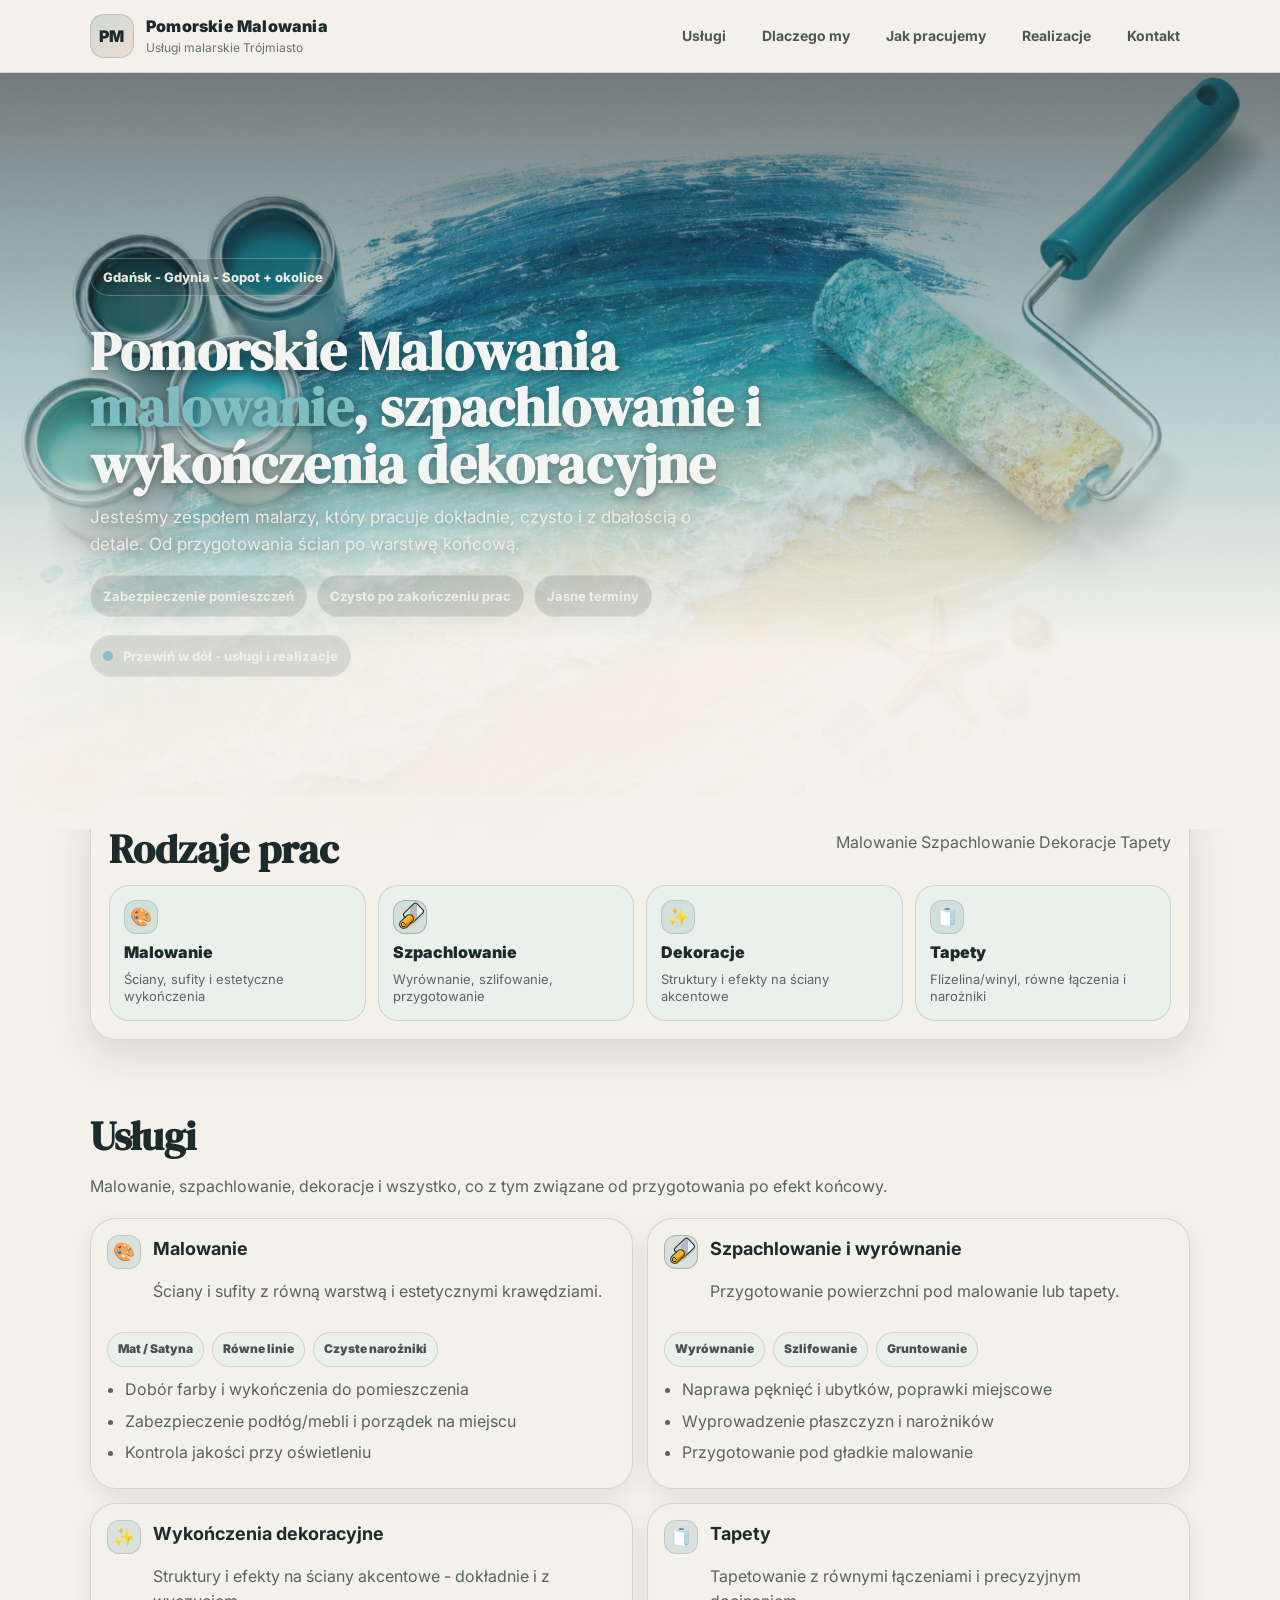
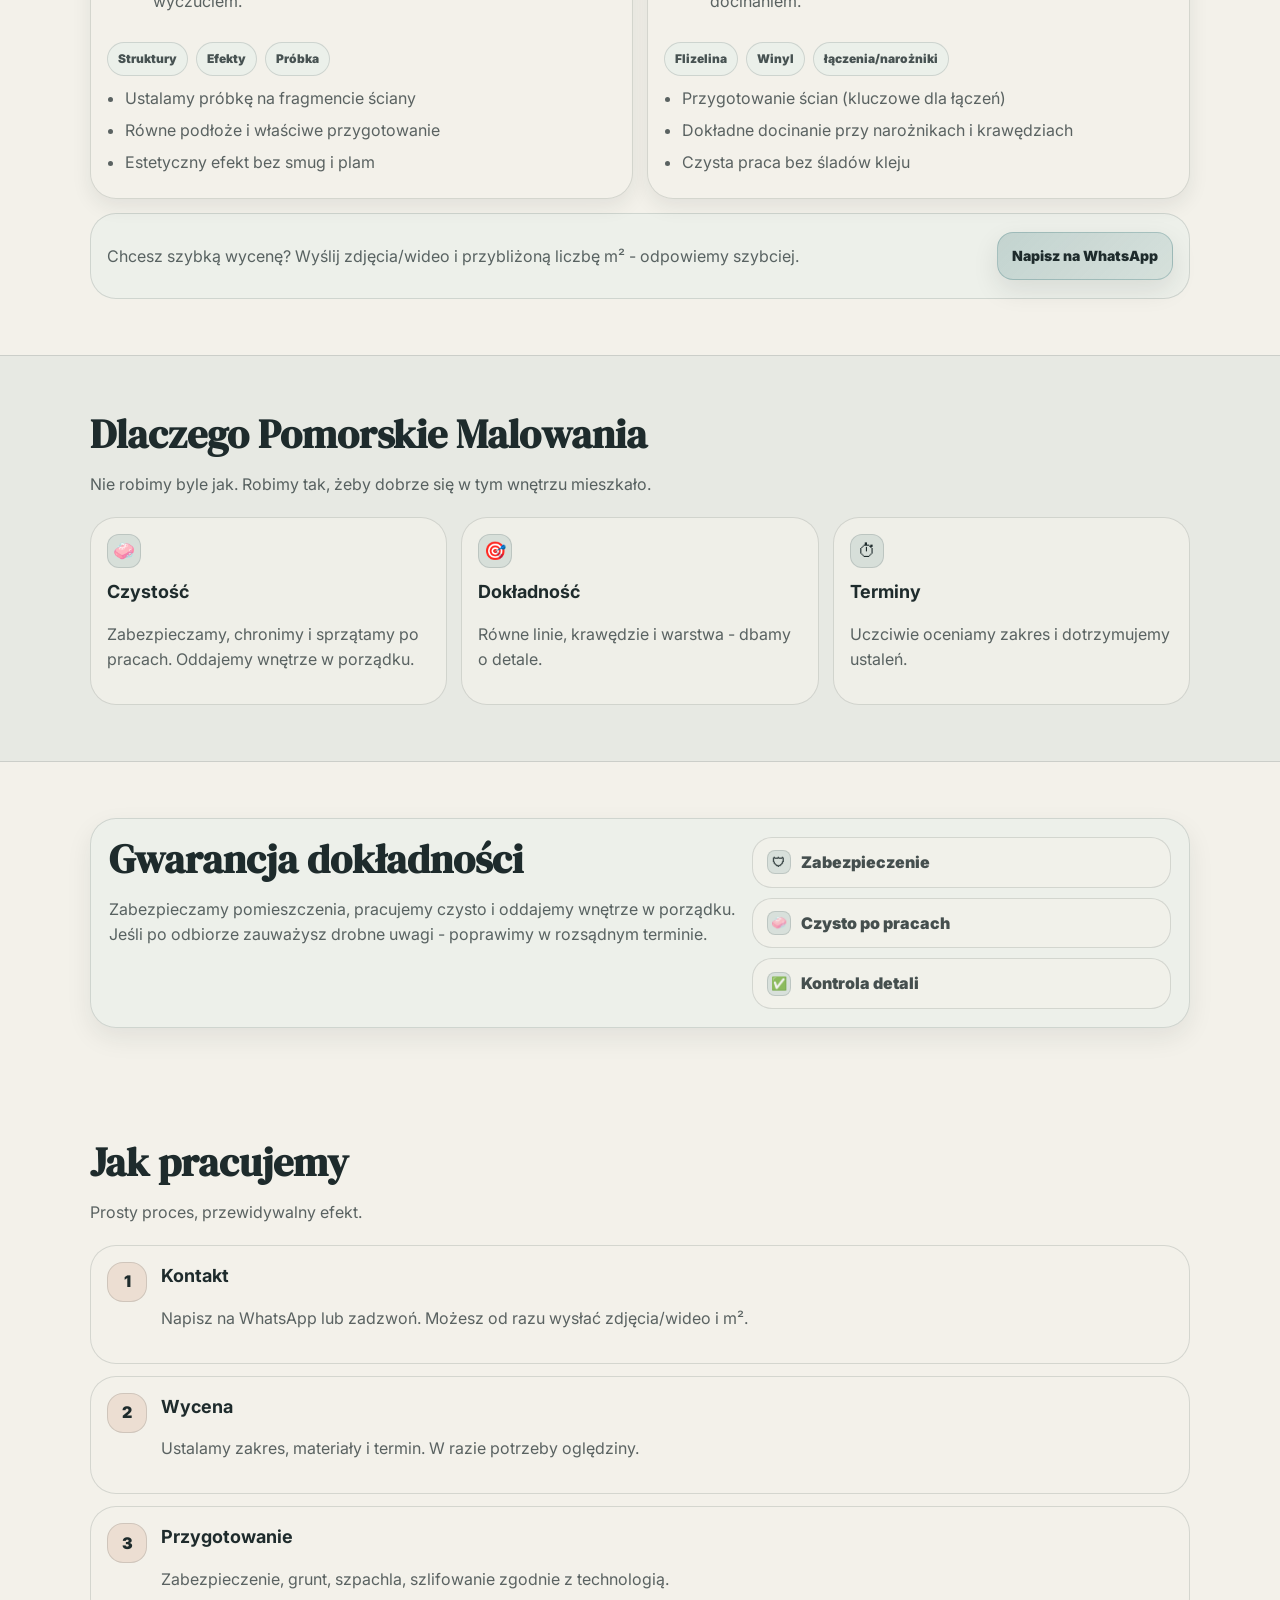
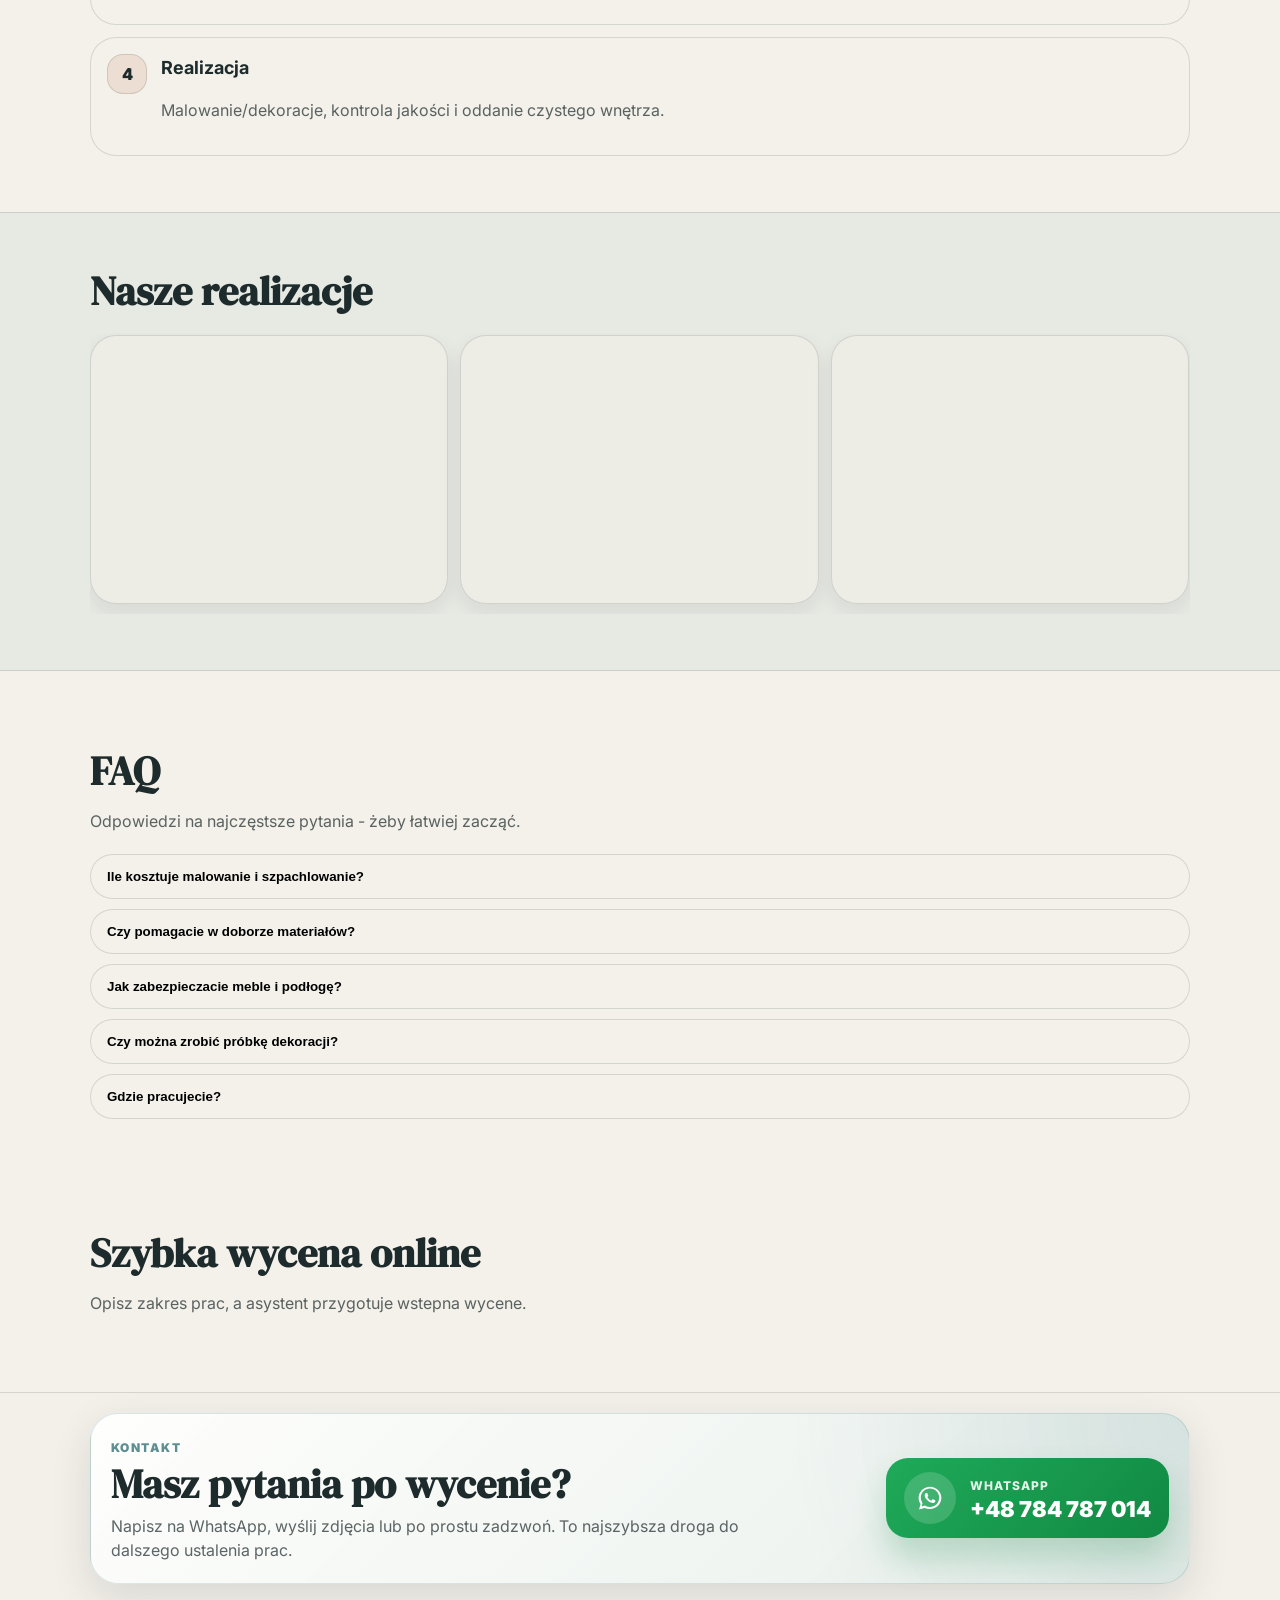
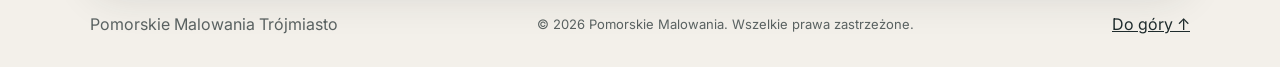
==== commit b4bb8823: "" ====
--- a/index.html
+++ b/index.html
@@ -28,7 +28,7 @@
       rel="stylesheet"
     />
     <link rel="preload" as="image" href="./img/hero-texture.png" />
-    <link rel="stylesheet" href="./style.css" />
+    <link rel="stylesheet" href="./style.css?v=20260314-1" />
     <link rel="icon" href="/favicon.ico" />
     <script type="application/ld+json" id="ldJson">
       {
@@ -539,120 +539,64 @@
           </div>
         </div>
       </section>
-      <section class="section" id="contact">
-        <div class="container">
-          <div class="contact-card">
-            <div>
-              <h2 class="h2">Kontakt</h2>
-              <p class="muted">
-                Działamy: Gdańsk, Gdynia, Sopot i okolice. Napisz - szybko
-                doradzimy.
-              </p>
-              <div class="contact-actions">
-                <a
-                  class="btn btn-primary"
-                  href="https://wa.me/48784787014"
-                  target="_blank"
-                  rel="noopener"
-                  >WhatsApp</a
-                >
-                <a class="btn btn-ghost" href="tel:+48784787014"
-                  >Zadzwoń: +48 784 787 014</a
-                >
-                <!--<a class="btn btn-ghost" href="https://www.instagram.com/valentin_butsenko13/" target="_blank" rel="noopener" >Instagram</a >-->
-              </div>
-              <div class="note">
-                <b>Najszybsza wycena:</b>
-                <span
-                  >zdjęcia/wideo + m² + miasto. Odpowiemy z orientacyjną ceną i
-                  terminem.</span
-                >
-              </div>
-            </div>
-            <div class="contact-side">
-              <div class="mini">
-                <div class="mini-title">Szybkie zapytanie</div>
-                <div class="mini-text">
-                  Wypełnij 30 sekund i wyślij na WhatsApp
-                </div>
-                <form
-                  class="lead-form"
-                  id="leadForm"
-                  data-wa-hello="Dzień dobry! Chciałbym/chciałabym poznać wycenę prac (Pomorskie Malowania)."
-                  data-wa-name="Imię"
-                  data-wa-city="Miasto"
-                  data-wa-service="Zakres"
-                  data-wa-area="Powierzchnia"
-                  data-wa-start="Start"
-                  data-wa-comment="Uwagi"
-                  data-wa-media="Mogę wysłać zdjęcia/wideo."
-                  data-dash="-"
-                >
-                  <label class="field">
-                    <span>Imię</span>
-                    <input type="text" name="name" placeholder="Np.: Marek" />
-                  </label>
-                  <label class="field">
-                    <span>Miasto</span>
-                    <input
-                      type="text"
-                      name="city"
-                      placeholder="Gdańsk / Gdynia / Sopot"
-                    />
-                  </label>
-                  <label class="field">
-                    <span>Zakres prac</span>
-                    <select name="service">
-                      <option value="paint">Malowanie</option>
-                      <option value="putty">
-                        Szpachlowanie / przygotowanie
-                      </option>
-                      <option value="decor">Dekoracje</option>
-                      <option value="wallpaper">Tapety</option>
-                      <option value="complex">Kompleks (kilka prac)</option>
-                    </select>
-                  </label>
-                  <label class="field">
-                    <span>Przybliżone m² (jeśli wiesz)</span>
-                    <input type="text" name="area" placeholder="Np.: 45 m²" />
-                  </label>
-                  <label class="field">
-                    <span>Kiedy start</span>
-                    <input
-                      type="text"
-                      name="time"
-                      placeholder="Np.: w tym tygodniu / w lutym"
-                    />
-                  </label>
-                  <label class="field">
-                    <span>Uwagi (opcjonalnie)</span>
-                    <textarea
-                      name="comment"
-                      rows="3"
-                      placeholder="Np.: ściany po deweloperze, zależy mi na równych narożnikach"
-                    ></textarea>
-                  </label>
-                  <button class="btn btn-primary btn-wide" type="submit">
-                    Wyślij na WhatsApp
-                  </button>
-                  <p class="tiny muted" style="margin: 10px 0 0">
-                    Możesz też po prostu wysłać zdjęcia/wideo na WhatsApp.
-                  </p>
-                </form>
-              </div>
-            </div>
-          </div>
+
+      <section class="section" id="estimate">
+        <div class="container">
+          <div class="section-head">
+            <h2 class="h2">Szybka wycena online</h2>
+            <p class="muted">
+              Opisz zakres prac, a asystent przygotuje wstepna wycene.
+            </p>
+          </div>
+          <script
+            src="https://api.pomorskie-malowania.pl/embed.js"
+            data-height="820"
+            data-max-width="980px"
+            data-title="Kalkulator wyceny"
+            data-whatsapp-phone="48784787014"
+          ></script>
         </div>
       </section>
     </main>
-    <footer class="footer">
-      <div class="container footer-row">
-        <span class="muted">Pomorskie Malowania Trójmiasto</span>
-        <p class="tiny muted" style="margin-top: 12px">
-          © <span id="year"></span> Pomorskie Malowania.
-          <span>Wszelkie prawa zastrzeżone.</span>
-        </p>
-        <a class="muted link" href="#top">Do góry ↑</a>
+    <footer class="footer" id="contact">
+      <div class="container footer-stack">
+        <div class="footer-contact-card">
+          <div class="footer-contact-copy">
+            <span class="footer-kicker">Kontakt</span>
+            <h2 class="footer-title">Masz pytania po wycenie?</h2>
+            <p class="muted footer-text">
+              Napisz na WhatsApp, wyślij zdjęcia lub po prostu zadzwoń. To
+              najszybsza droga do dalszego ustalenia prac.
+            </p>
+          </div>
+          <a
+            class="footer-whatsapp"
+            href="https://wa.me/48784787014"
+            target="_blank"
+            rel="noopener"
+            aria-label="Napisz na WhatsApp +48 784 787 014"
+          >
+            <span class="footer-whatsapp-icon" aria-hidden="true">
+              <svg viewBox="0 0 32 32" focusable="false">
+                <path
+                  d="M16 3C8.83 3 3 8.71 3 15.76c0 2.54.76 4.98 2.2 7.08L3.5 29l6.39-1.66A13.2 13.2 0 0 0 16 28.53c7.17 0 13-5.72 13-12.77S23.17 3 16 3Zm0 23.3c-1.9 0-3.76-.5-5.39-1.46l-.39-.23-3.79.98 1.01-3.66-.25-.38a10.97 10.97 0 0 1-1.7-5.79c0-5.82 4.71-10.55 10.51-10.55 5.8 0 10.51 4.73 10.51 10.55 0 5.82-4.71 10.54-10.51 10.54Zm5.76-7.9c-.31-.15-1.83-.89-2.11-.99-.28-.1-.49-.15-.69.15-.2.3-.79.99-.97 1.2-.18.2-.36.23-.67.08-.31-.15-1.3-.47-2.47-1.5a9.24 9.24 0 0 1-1.72-2.1c-.18-.3-.02-.46.13-.61.14-.14.31-.36.46-.53.15-.18.2-.3.31-.5.1-.2.05-.38-.03-.53-.08-.15-.69-1.66-.95-2.28-.25-.59-.5-.51-.69-.52h-.59c-.2 0-.53.08-.81.38s-1.06 1.03-1.06 2.51 1.08 2.9 1.24 3.1c.15.2 2.11 3.34 5.11 4.67.71.31 1.26.5 1.69.64.71.23 1.35.2 1.86.12.57-.09 1.83-.75 2.09-1.47.26-.72.26-1.34.18-1.47-.08-.13-.28-.2-.59-.35Z"
+                />
+              </svg>
+            </span>
+            <span class="footer-whatsapp-copy">
+              <span class="footer-whatsapp-label">WhatsApp</span>
+              <span class="footer-whatsapp-number">+48 784 787 014</span>
+            </span>
+          </a>
+        </div>
+        <div class="footer-row">
+          <span class="muted">Pomorskie Malowania Trójmiasto</span>
+          <p class="tiny muted" style="margin-top: 12px">
+            © <span id="year"></span> Pomorskie Malowania.
+            <span>Wszelkie prawa zastrzeżone.</span>
+          </p>
+          <a class="muted link" href="#top">Do góry ↑</a>
+        </div>
       </div>
     </footer>
     <div class="lightbox" id="lightbox" aria-hidden="true">
@@ -691,7 +635,11 @@
         <div class="lightbox-count" id="lightboxCount" aria-live="polite"></div>
       </div>
     </div>
-    <script src="./script.js"></script>
+    <script src="./script.js?v=20260314-1"></script>
   </body>
 </html>
 
+
+
+
+
--- a/style.css
+++ b/style.css
@@ -955,95 +955,105 @@
   display: block;
 }
 
-/* Contact */
-.contact-card {
-  display: grid;
-  grid-template-columns: 1.2fr 0.8fr;
+/* Footer */
+.footer {
+  padding: 28px 0 20px;
+  border-top: 1px solid var(--line);
+  background: rgba(243, 241, 234, 0.68);
+}
+
+.footer-stack {
+  display: grid;
+  gap: 18px;
+}
+
+.footer-contact-card {
+  display: grid;
+  grid-template-columns: minmax(0, 1fr) auto;
+  gap: 18px;
+  align-items: center;
+  padding: 20px;
+  border-radius: 28px;
+  border: 1px solid rgba(47, 111, 115, 0.16);
+  background:
+    radial-gradient(circle at top right, rgba(47, 111, 115, 0.12), transparent 36%),
+    linear-gradient(135deg, rgba(255, 255, 255, 0.9), rgba(231, 239, 234, 0.92));
+  box-shadow: var(--shadow);
+}
+
+.footer-kicker {
+  display: inline-block;
+  margin-bottom: 8px;
+  font-size: 12px;
+  font-weight: 900;
+  letter-spacing: 0.12em;
+  text-transform: uppercase;
+  color: rgba(47, 111, 115, 0.78);
+}
+
+.footer-title {
+  margin: 0;
+  font-family: "DM Serif Display", Georgia, serif;
+  font-size: clamp(28px, 4vw, 40px);
+  line-height: 0.96;
+}
+
+.footer-text {
+  max-width: 640px;
+  margin: 10px 0 0;
+}
+
+.footer-whatsapp {
+  display: inline-flex;
+  align-items: center;
   gap: 14px;
-  background: var(--surface);
-  border: 1px solid var(--line);
-  border-radius: var(--r-xl);
-  padding: 18px;
-  box-shadow: var(--shadow);
-}
-
-.contact-actions {
-  display: flex;
-  gap: 10px;
-  flex-wrap: wrap;
-  margin: 14px 0 6px;
-}
-
-.contact-side {
-  display: grid;
-  gap: 10px;
-}
-
-.mini {
-  padding: 14px;
-  border-radius: var(--r-lg);
-  border: 1px solid var(--line);
-  background: rgba(243, 241, 234, 0.65);
-}
-
-.mini-title {
-  font-weight: 900;
-  margin-bottom: 6px;
-}
-.mini-text {
-  color: rgba(30, 43, 44, 0.72);
-}
-
-.note {
-  margin-top: 12px;
-  padding: 12px 14px;
-  border-radius: var(--r-xl);
-  border: 1px solid var(--line);
-  background: rgba(231, 239, 234, 0.55);
-  color: rgba(30, 43, 44, 0.8);
-}
-
-/* Contact form */
-.lead-form {
-  display: grid;
-  gap: 10px;
-  margin-top: 12px;
-}
-
-.field {
-  display: grid;
-  gap: 6px;
-  font-size: 13px;
-  font-weight: 900;
-  color: rgba(30, 43, 44, 0.78);
-}
-
-.field input,
-.field select,
-.field textarea {
-  width: 100%;
-  padding: 12px;
-  border-radius: 16px;
-  border: 1px solid var(--line);
-  background: rgba(243, 241, 234, 0.72);
-  color: rgba(30, 43, 44, 0.92);
-  font: inherit;
-  font-weight: 700;
-  outline: none;
-}
-
-.field textarea {
-  resize: vertical;
-  min-height: 88px;
-}
-
-.field input:focus,
-.field select:focus,
-.field textarea:focus {
-  border-color: rgba(47, 111, 115, 0.45);
-  box-shadow: 0 0 0 4px rgba(47, 111, 115, 0.12);
-}
-
+  padding: 14px 18px;
+  border-radius: 22px;
+  text-decoration: none;
+  color: #ffffff;
+  background: linear-gradient(135deg, #1faa59, #118943);
+  box-shadow: 0 20px 32px rgba(17, 137, 67, 0.22);
+}
+
+.footer-whatsapp:hover {
+  transform: translateY(-1px);
+  box-shadow: 0 24px 36px rgba(17, 137, 67, 0.28);
+}
+
+.footer-whatsapp-icon {
+  display: inline-flex;
+  align-items: center;
+  justify-content: center;
+  width: 52px;
+  height: 52px;
+  border-radius: 50%;
+  background: rgba(255, 255, 255, 0.16);
+}
+
+.footer-whatsapp-icon svg {
+  width: 28px;
+  height: 28px;
+  fill: currentColor;
+}
+
+.footer-whatsapp-copy {
+  display: grid;
+  gap: 3px;
+}
+
+.footer-whatsapp-label {
+  font-size: 12px;
+  font-weight: 800;
+  letter-spacing: 0.08em;
+  text-transform: uppercase;
+  opacity: 0.88;
+}
+
+.footer-whatsapp-number {
+  font-size: 22px;
+  font-weight: 900;
+  line-height: 1;
+}
 /* Footer */
 .footer {
   padding: 20px 0;
@@ -1101,12 +1111,46 @@
     align-items: flex-start;
   }
 
-  .contact-card {
+  .footer-contact-card {
     grid-template-columns: 1fr;
   }
+
+  .footer-whatsapp {
+    width: 100%;
+    justify-content: center;
+  }
 }
 
 @media (max-width: 520px) {
+  .footer {
+    padding-top: 22px;
+  }
+
+  .footer-contact-card {
+    padding: 18px;
+    border-radius: 24px;
+  }
+
+  .footer-title {
+    font-size: 30px;
+  }
+
+  .footer-whatsapp {
+    width: 100%;
+    padding: 13px 14px;
+    justify-content: flex-start;
+  }
+
+  .footer-whatsapp-number {
+    font-size: 18px;
+  }
+
+  .footer-row {
+    flex-direction: column;
+    align-items: flex-start;
+    gap: 8px;
+  }
+
   .peek {
     margin-top: -22px;
   }
@@ -1183,3 +1227,5 @@
   box-shadow: var(--shadow2);
 }
 
+
+
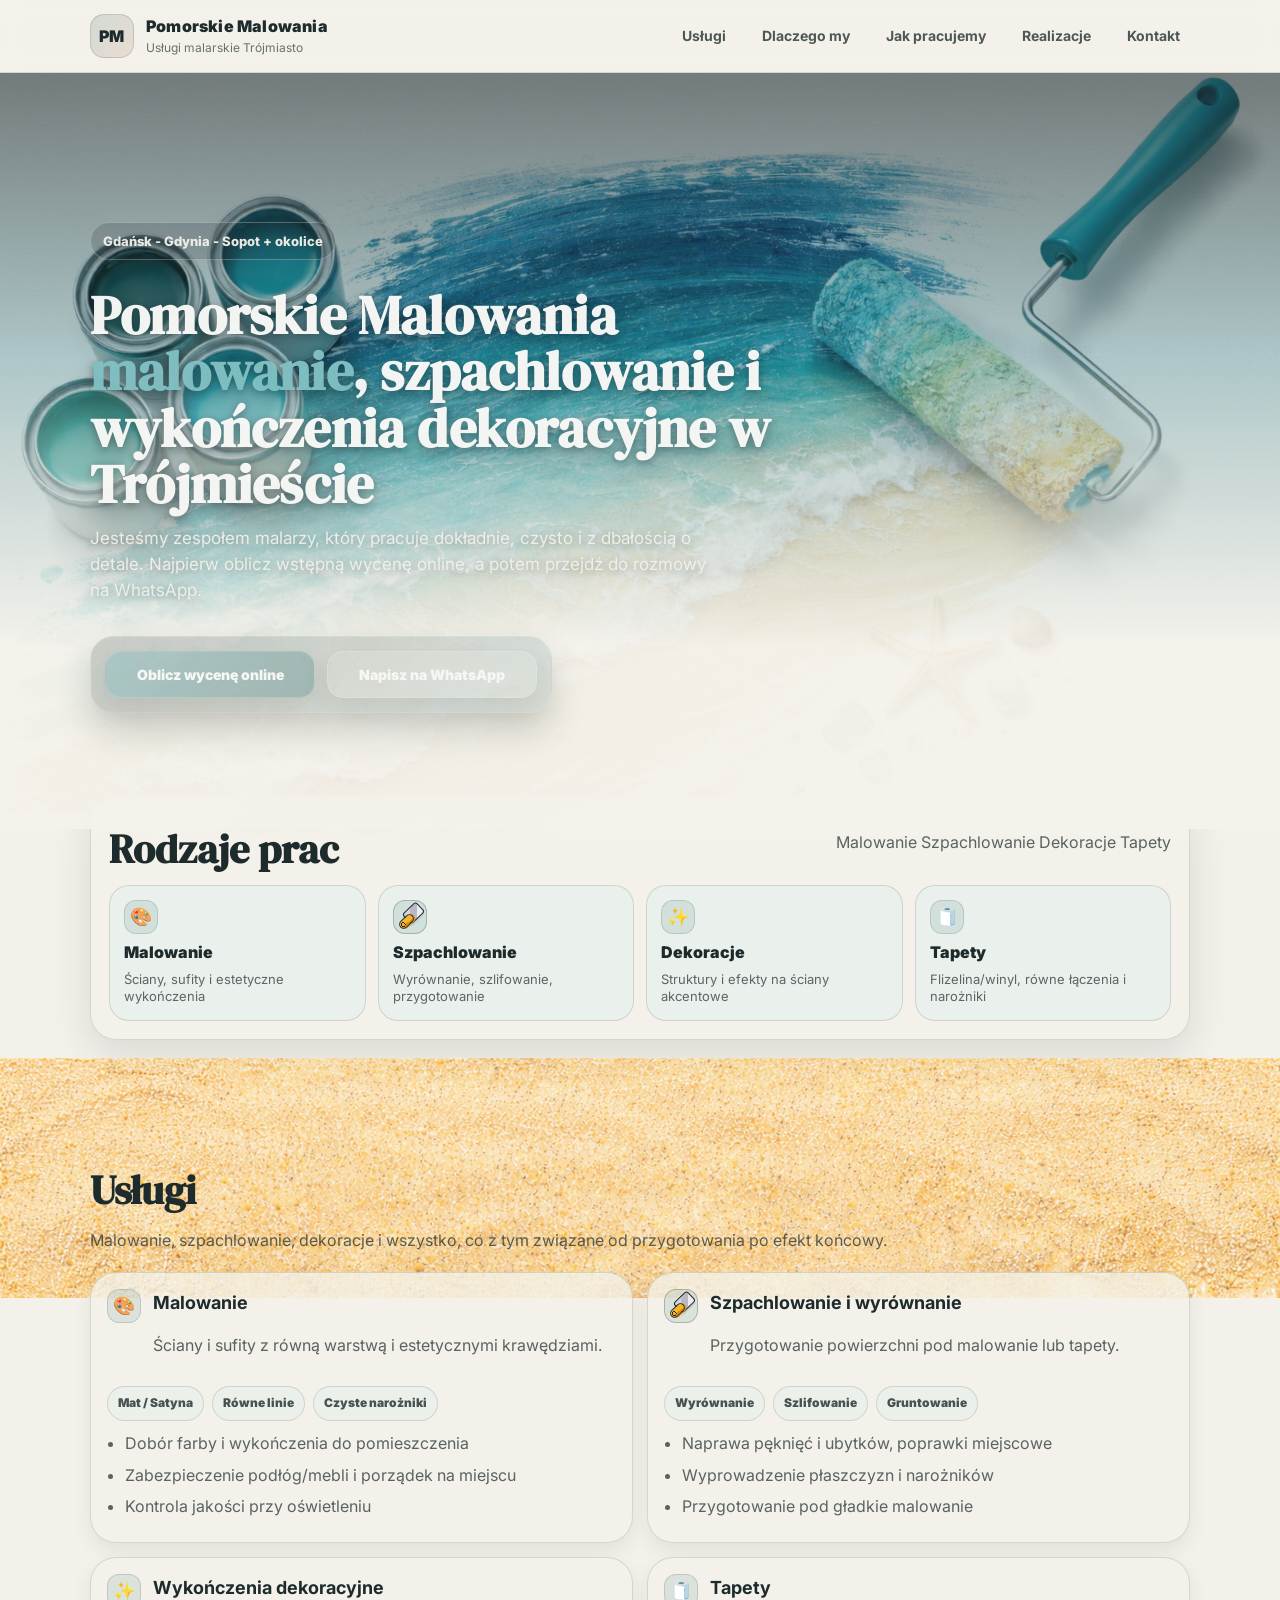
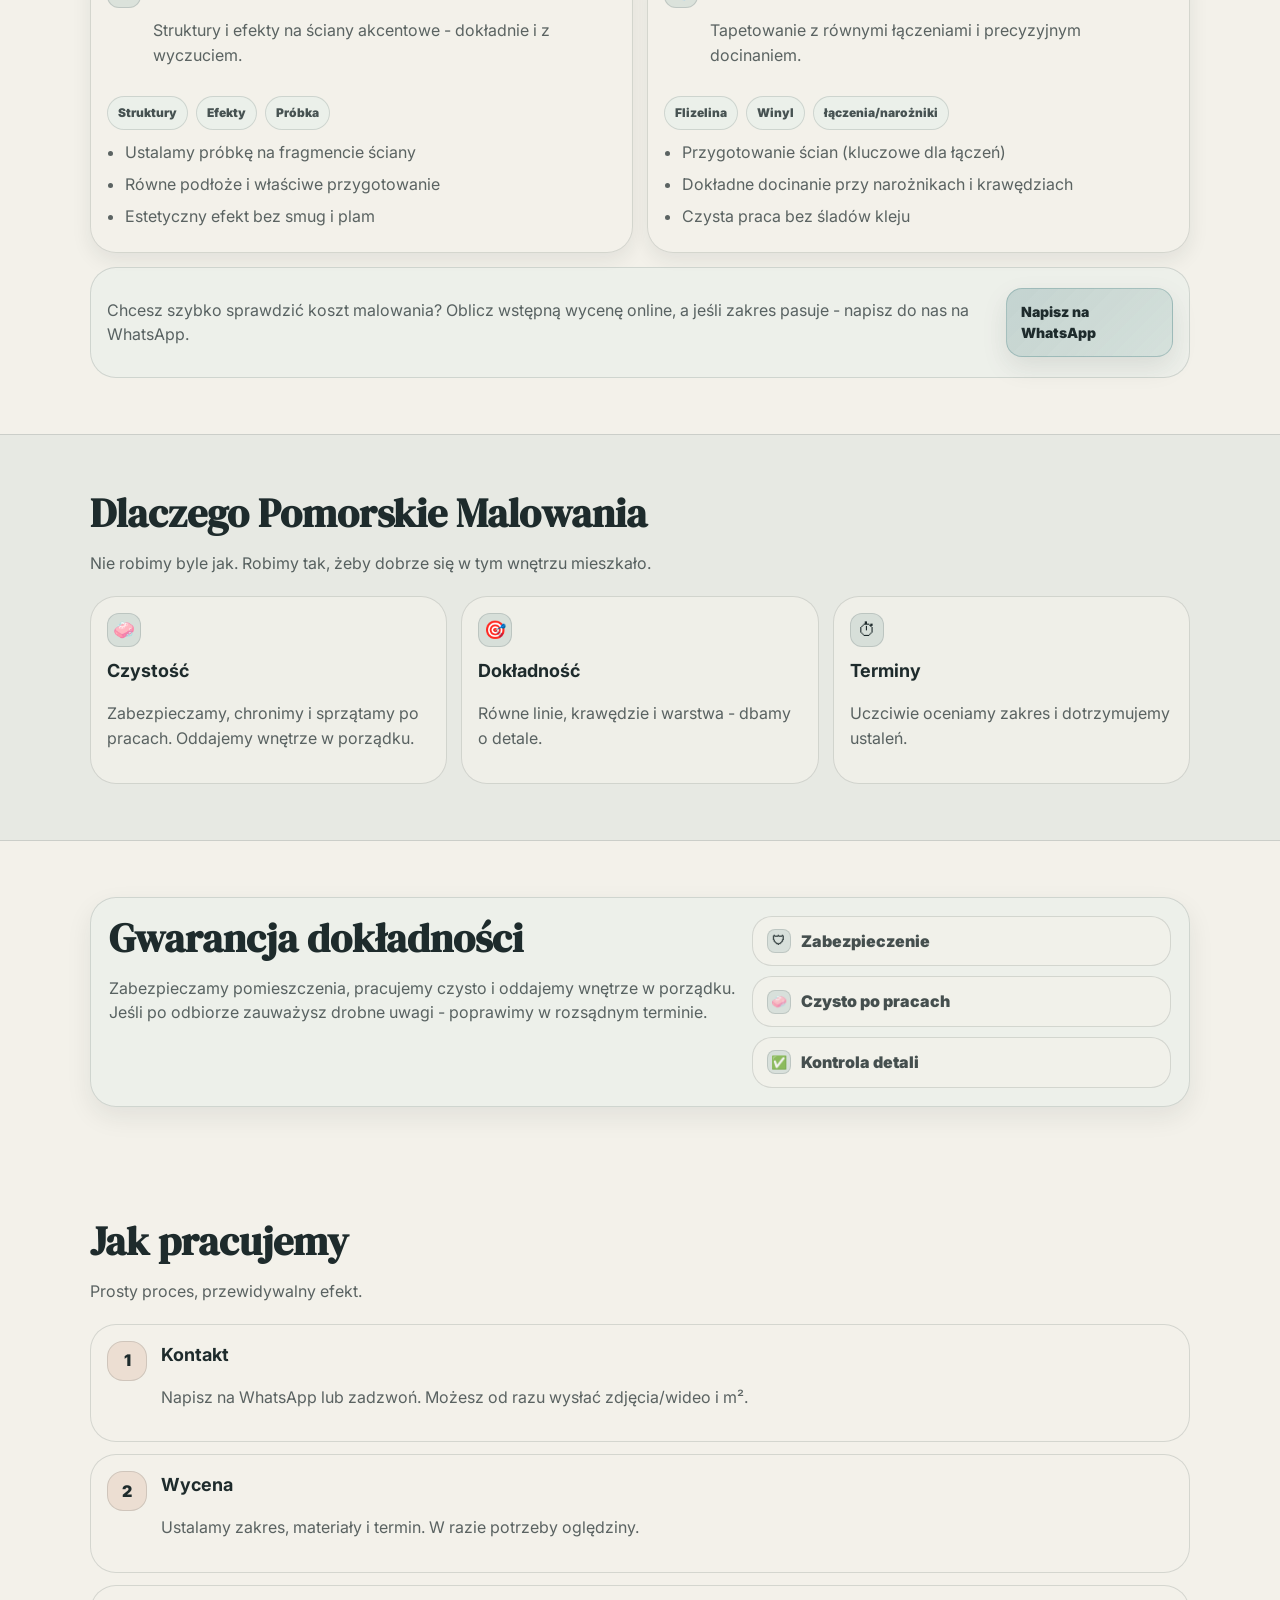
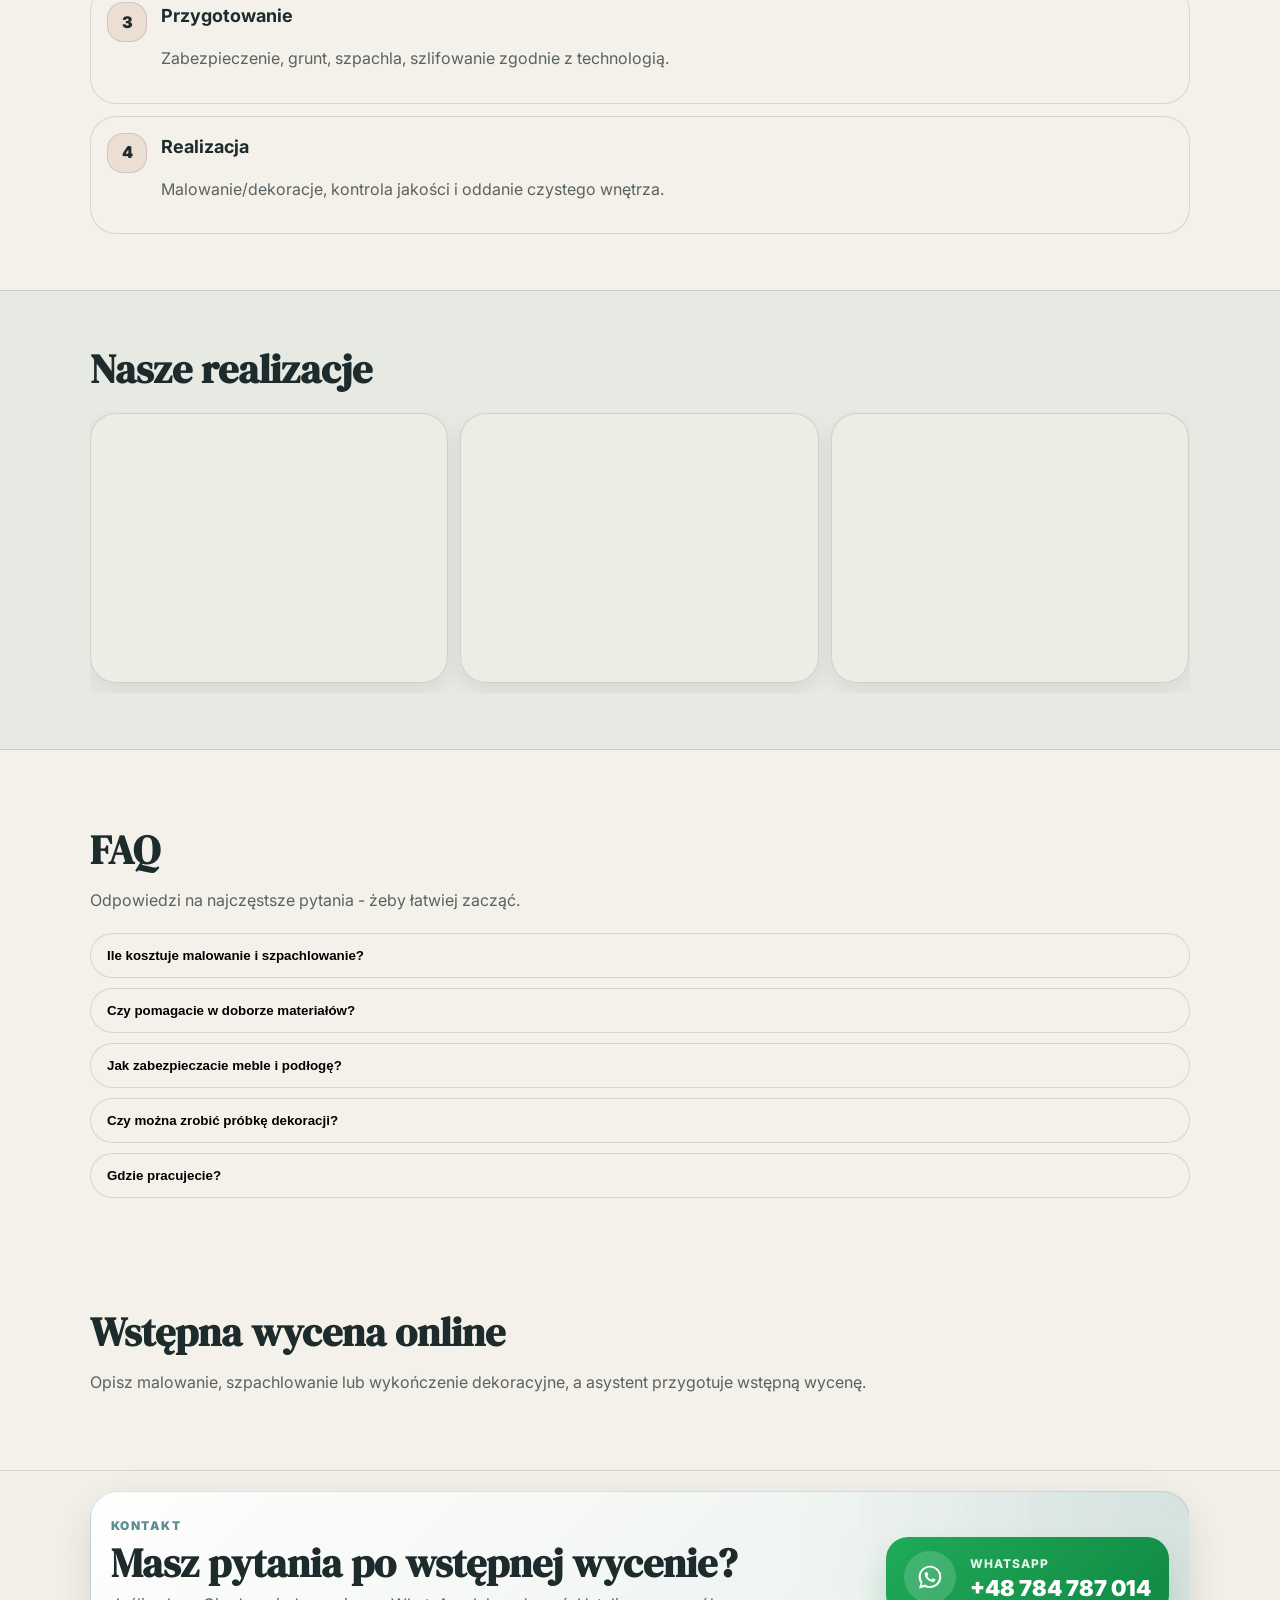
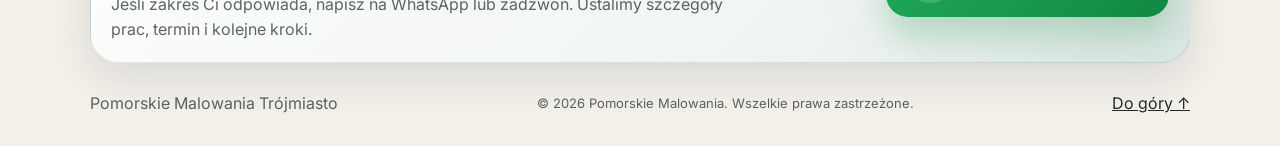
==== commit 1012e472: "seo" ====
--- a/index.html
+++ b/index.html
@@ -5,22 +5,22 @@
     <meta name="viewport" content="width=device-width, initial-scale=1" />
     <meta
       name="description"
-      content="Pomorskie Malowania - usługi malarskie w Gdańsku, Gdyni, Sopocie i okolicach. Malowanie, szpachlowanie, dekoracje, tapety."
+      content="Pomorskie Malowania - malowanie, szpachlowanie i wykończenia dekoracyjne w Trójmieście. Szybka wycena online i kontakt przez WhatsApp."
     />
     <meta name="robots" content="index,follow" />
     <meta name="theme-color" content="#2F6F73" />
     <meta
       property="og:title"
-      content="Pomorskie Malowania - malowanie (Trójmiasto)"
+      content="Pomorskie Malowania - malowanie i szpachlowanie w Trójmieście"
     />
     <meta
       property="og:description"
-      content="Malowanie, szpachlowanie, dekoracje i tapety. Gdańsk, Gdynia, Sopot + okolice."
+      content="Malowanie, szpachlowanie i wykończenia dekoracyjne. Wstępna wycena online i szybki kontakt przez WhatsApp."
     />
     <meta property="og:type" content="website" />
     <meta property="og:locale" content="pl_PL" />
     <meta property="og:image" content="./img/og-cover.jpg" />
-    <title>Pomorskie Malowania - usługi malarskie Trójmiasto</title>
+    <title>Pomorskie Malowania - malowanie i szpachlowanie Trójmiasto</title>
     <link rel="preconnect" href="https://fonts.googleapis.com" />
     <link rel="preconnect" href="https://fonts.gstatic.com" crossorigin />
     <link
@@ -28,7 +28,8 @@
       rel="stylesheet"
     />
     <link rel="preload" as="image" href="./img/hero-texture.png" />
-    <link rel="stylesheet" href="./style.css?v=20260314-1" />
+    <link rel="preload" as="image" href="./img/paint-drip-gold.png" />
+    <link rel="stylesheet" href="./style.css?v=20260315-2" />
     <link rel="icon" href="/favicon.ico" />
     <script type="application/ld+json" id="ldJson">
       {
@@ -39,7 +40,7 @@
         "telephone": "+48 784 787 014",
         "url": "https://pomorskie-malowania.pl",
         "sameAs": ["https://www.instagram.com/valentin_butsenko13/"],
-        "description": "Usługi malarskie: malowanie, szpachlowanie, dekoracje i tapety. Trójmiasto i okolice."
+        "description": "Usługi malarskie: malowanie, szpachlowanie i wykończenia dekoracyjne. Trójmiasto, szybka wycena online i kontakt przez WhatsApp."
       }
     </script>
   </head>
@@ -91,21 +92,24 @@
             <h1 class="h1">
               <span>Pomorskie Malowania </span>
               <span class="accent">malowanie</span>,
-              <span>szpachlowanie i wykończenia dekoracyjne</span>
+              <span>szpachlowanie i wykończenia dekoracyjne w Trójmieście</span>
             </h1>
             <p class="lead">
               Jesteśmy zespołem malarzy, który pracuje dokładnie, czysto i z
-              dbałością o detale. Od przygotowania ścian po warstwę końcową.
+              dbałością o detale. Najpierw oblicz wstępną wycenę online, a
+              potem przejdź do rozmowy na WhatsApp.
             </p>
-            <div class="hero-badges">
-              <div class="badge">Zabezpieczenie pomieszczeń</div>
-              <div class="badge">Czysto po zakończeniu prac</div>
-              <div class="badge">Jasne terminy</div>
-            </div>
-            <div class="scroll-hint">
-              <span class="scroll-dot"></span>
-              <span>Przewiń w dół - usługi i realizacje</span>
-            </div>
+            <div class="hero-actions">
+              <a class="btn btn-primary" href="#estimate">Oblicz wycenę online</a>
+              <a
+                class="btn btn-ghost"
+                href="https://wa.me/48784787014"
+                target="_blank"
+                rel="noopener"
+                >Napisz na WhatsApp</a
+              >
+            </div>
+
           </div>
         </div>
       </section>
@@ -247,8 +251,8 @@
           </div>
           <div class="service-cta">
             <p class="muted">
-              Chcesz szybką wycenę? Wyślij zdjęcia/wideo i przybliżoną liczbę m²
-              - odpowiemy szybciej.
+              Chcesz szybko sprawdzić koszt malowania? Oblicz wstępną wycenę online,
+              a jeśli zakres pasuje - napisz do nas na WhatsApp.
             </p>
             <a
               class="btn btn-primary"
@@ -543,9 +547,9 @@
       <section class="section" id="estimate">
         <div class="container">
           <div class="section-head">
-            <h2 class="h2">Szybka wycena online</h2>
+            <h2 class="h2">Wstępna wycena online</h2>
             <p class="muted">
-              Opisz zakres prac, a asystent przygotuje wstepna wycene.
+              Opisz malowanie, szpachlowanie lub wykończenie dekoracyjne, a asystent przygotuje wstępną wycenę.
             </p>
           </div>
           <script
@@ -563,10 +567,10 @@
         <div class="footer-contact-card">
           <div class="footer-contact-copy">
             <span class="footer-kicker">Kontakt</span>
-            <h2 class="footer-title">Masz pytania po wycenie?</h2>
+            <h2 class="footer-title">Masz pytania po wstępnej wycenie?</h2>
             <p class="muted footer-text">
-              Napisz na WhatsApp, wyślij zdjęcia lub po prostu zadzwoń. To
-              najszybsza droga do dalszego ustalenia prac.
+              Jeśli zakres Ci odpowiada, napisz na WhatsApp lub zadzwoń. Ustalimy
+              szczegóły prac, termin i kolejne kroki.
             </p>
           </div>
           <a
@@ -643,3 +647,10 @@
 
 
 
+
+
+
+
+
+
+
--- a/style.css
+++ b/style.css
@@ -369,10 +369,54 @@
 }
 
 .hero-actions {
-  display: flex;
+  display: inline-flex;
   gap: 12px;
   flex-wrap: wrap;
-  margin-top: 10px;
+  align-items: center;
+  margin-top: 14px;
+  padding: 14px;
+  border-radius: 24px;
+  border: 1px solid rgba(243, 241, 234, 0.18);
+  background: linear-gradient(
+    135deg,
+    rgba(30, 43, 44, 0.18),
+    rgba(47, 111, 115, 0.14)
+  );
+  box-shadow: 0 18px 34px rgba(30, 43, 44, 0.18);
+  backdrop-filter: blur(10px);
+}
+
+.hero-actions .btn {
+  min-width: 210px;
+  box-shadow: var(--shadow2);
+}
+
+.hero-actions .btn-primary {
+  background: linear-gradient(
+    135deg,
+    rgba(127, 191, 194, 0.4),
+    rgba(47, 111, 115, 0.3)
+  );
+  border-color: rgba(243, 241, 234, 0.18);
+  color: rgba(247, 248, 246, 0.98);
+}
+
+.hero-actions .btn-primary:hover {
+  background: linear-gradient(
+    135deg,
+    rgba(127, 191, 194, 0.5),
+    rgba(47, 111, 115, 0.36)
+  );
+}
+
+.hero-actions .btn-ghost {
+  background: rgba(243, 241, 234, 0.12);
+  border-color: rgba(243, 241, 234, 0.24);
+  color: rgba(247, 248, 246, 0.98);
+}
+
+.hero-actions .btn-ghost:hover {
+  background: rgba(243, 241, 234, 0.2);
 }
 
 .hero-badges {
@@ -537,6 +581,41 @@
   line-height: 1.35;
 }
 
+#services {
+  position: relative;
+  overflow: hidden;
+  isolation: isolate;
+}
+
+#services::before {
+  content: "";
+  position: absolute;
+  inset: 0 0 auto 0;
+  height: 240px;
+  background-image: url("./img/paint-drip-gold.png");
+  background-repeat: no-repeat;
+  background-position: top center;
+  background-size: cover;
+  opacity: 0.72;
+  mix-blend-mode: multiply;
+  pointer-events: none;
+  z-index: 0;
+}
+
+#services .container {
+  position: relative;
+  z-index: 1;
+}
+
+#services .section-head {
+  padding-top: 54px;
+}
+
+#services .service-grid,
+#services .service-cta {
+  position: relative;
+  z-index: 1;
+}
 /* Services */
 .service-grid {
   display: grid;
@@ -1122,6 +1201,25 @@
 }
 
 @media (max-width: 520px) {
+  #services::before {
+    height: 170px;
+    opacity: 0.64;
+  }
+
+  #services .section-head {
+    padding-top: 32px;
+  }
+
+  .hero-actions {
+    width: 100%;
+    padding: 12px;
+  }
+
+  .hero-actions .btn {
+    width: 100%;
+    min-width: 0;
+  }
+
   .footer {
     padding-top: 22px;
   }
@@ -1229,3 +1327,6 @@
 
 
 
+
+
+
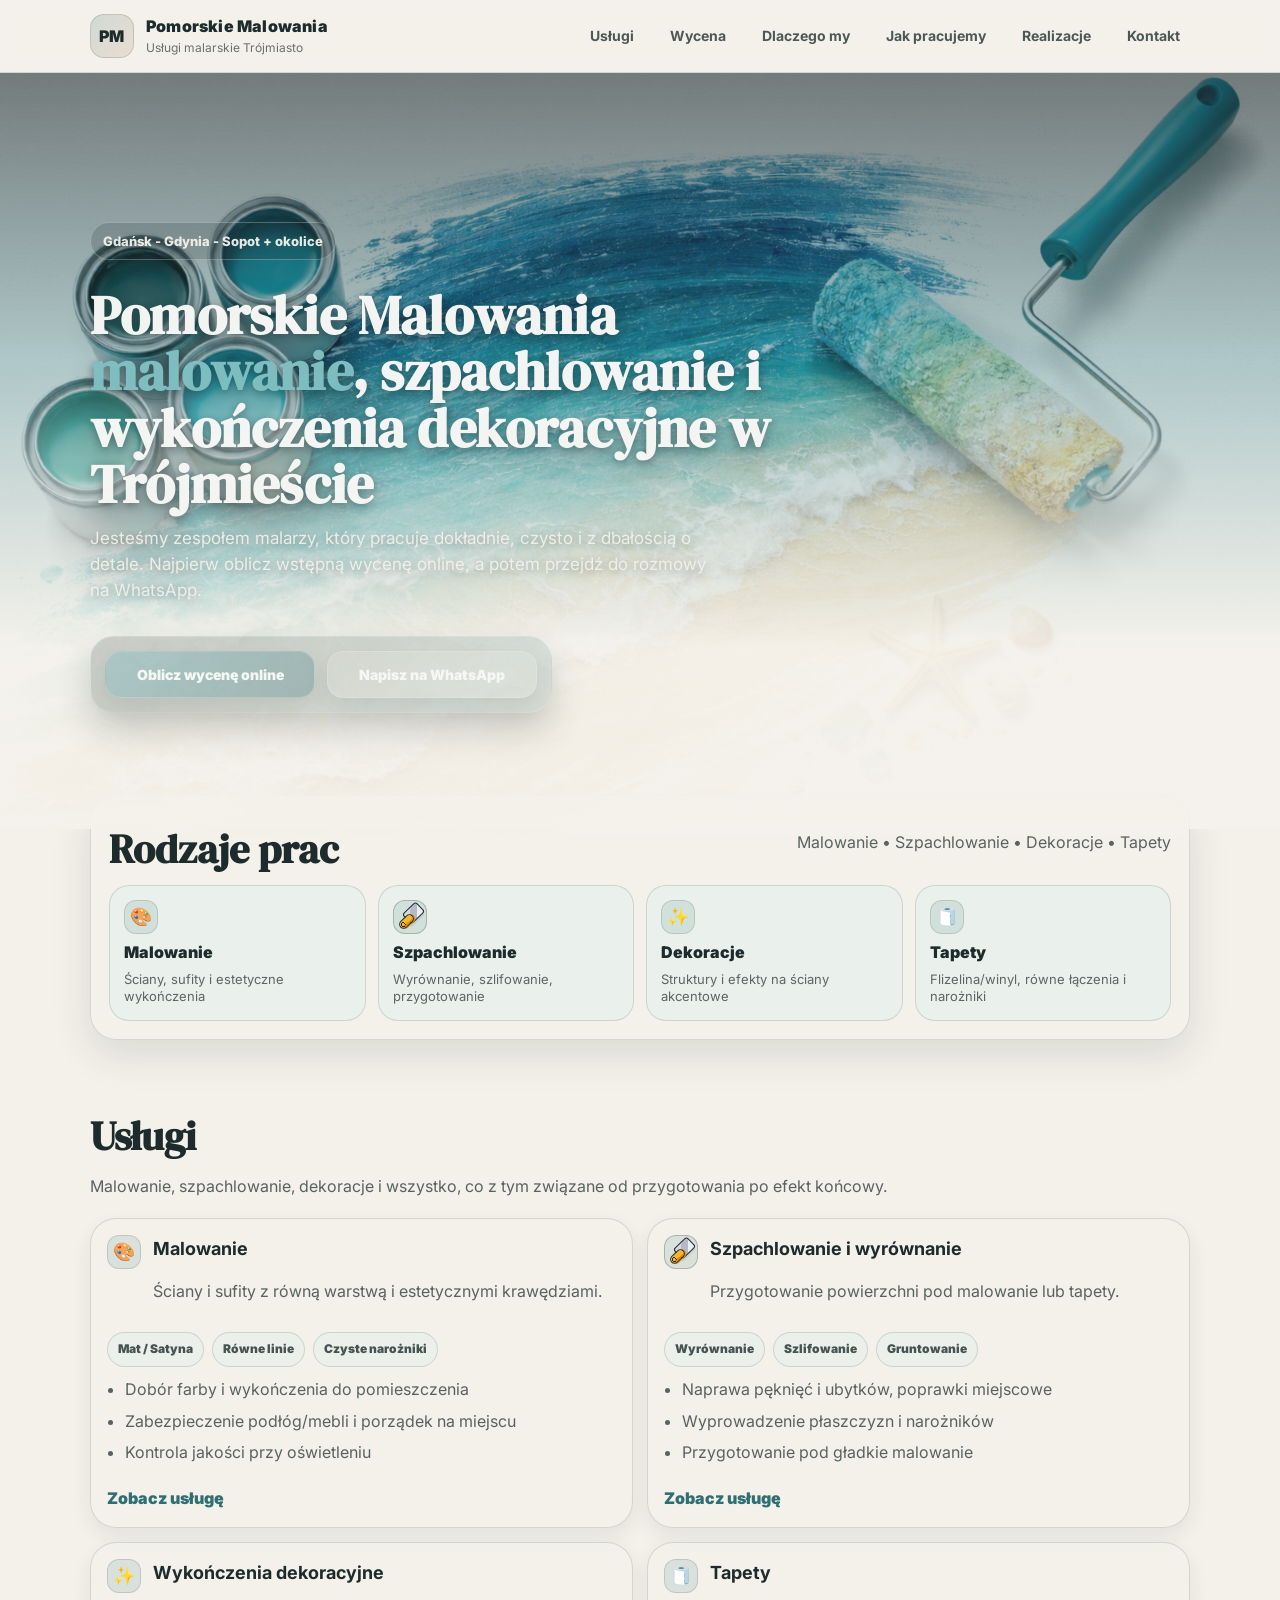
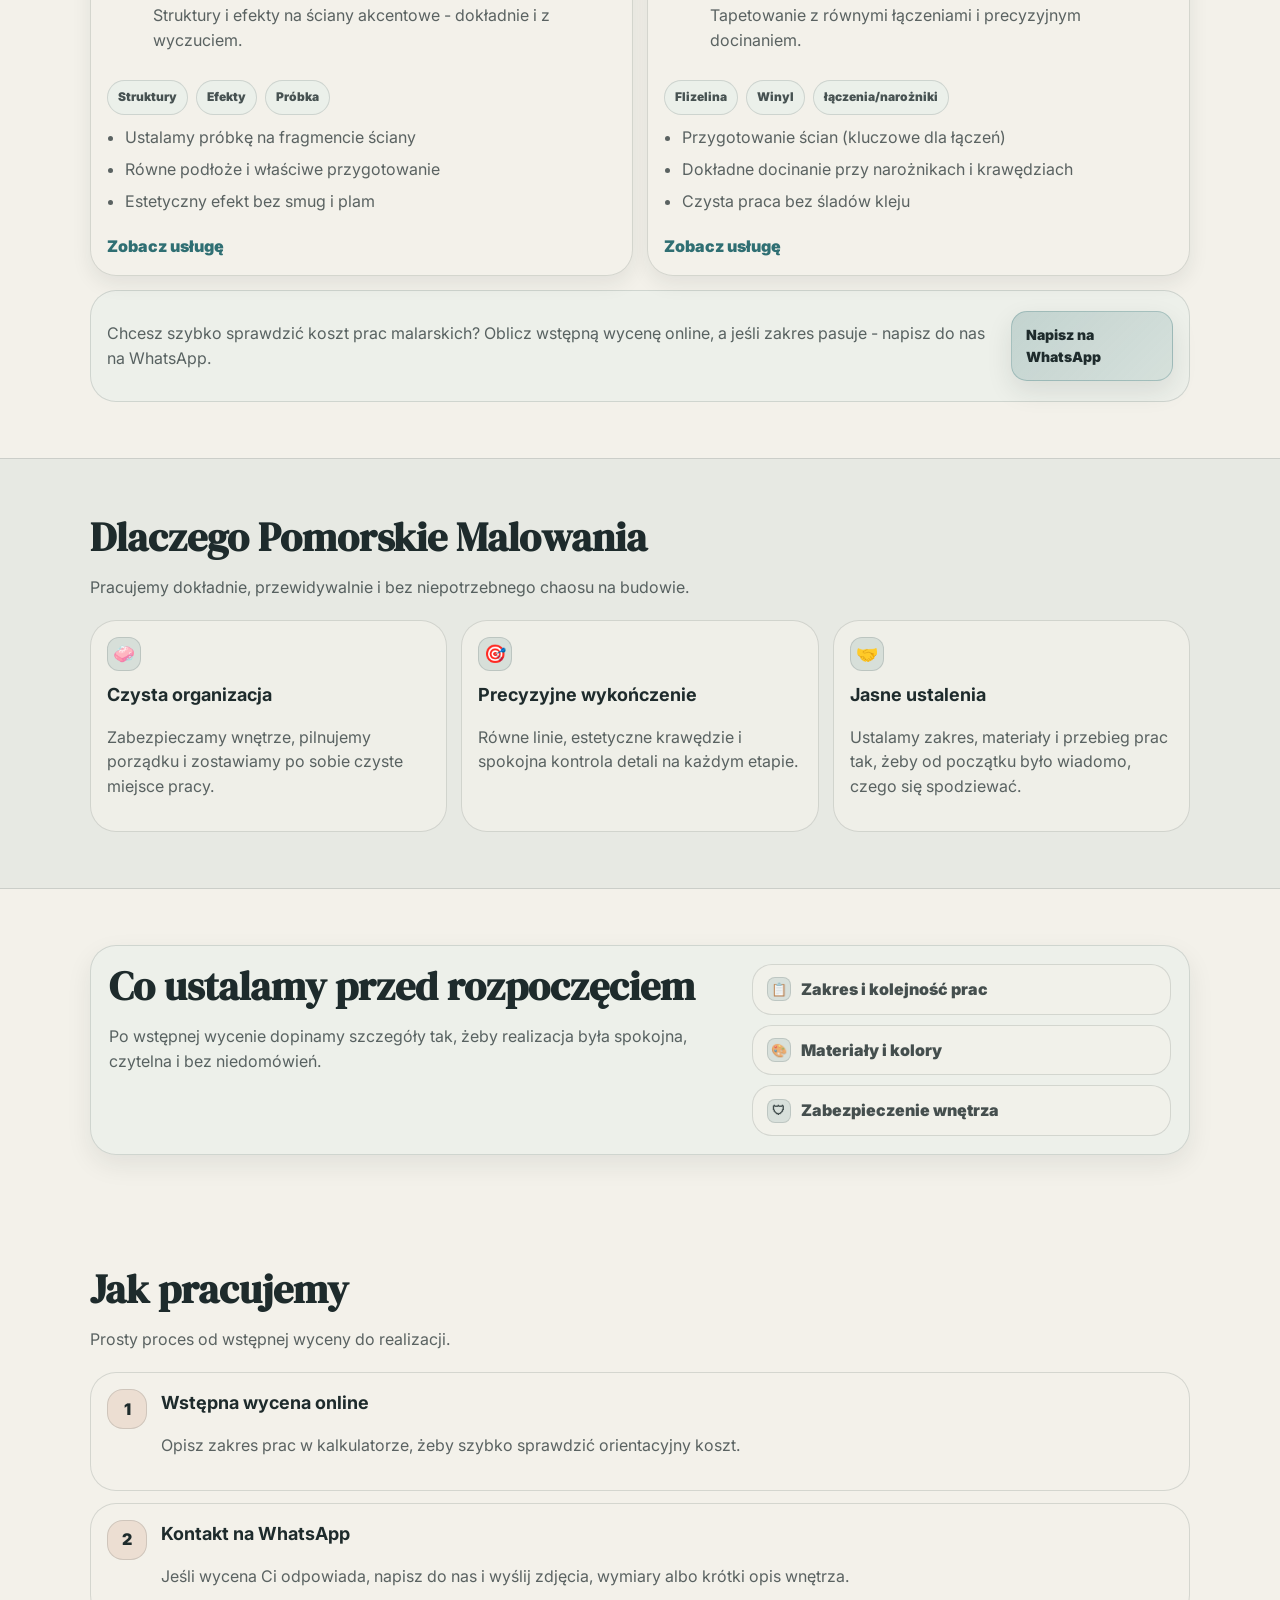
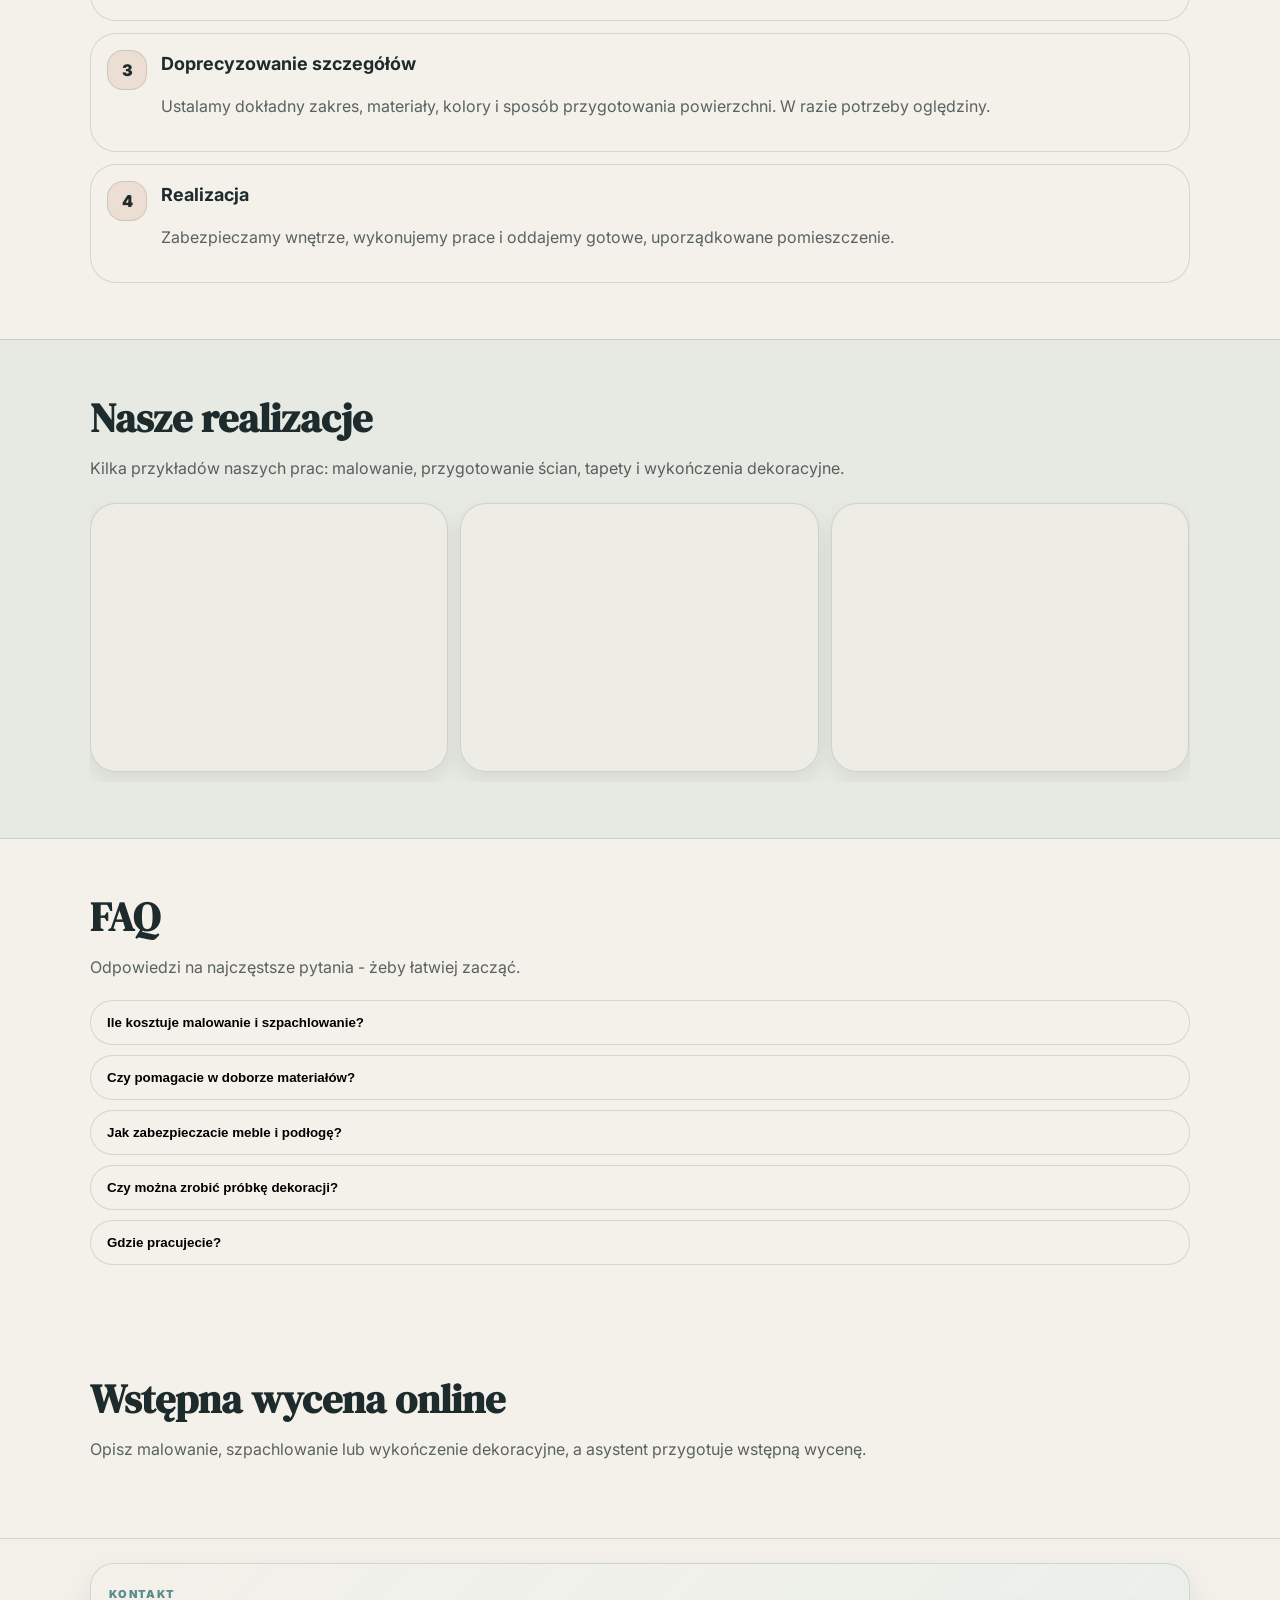
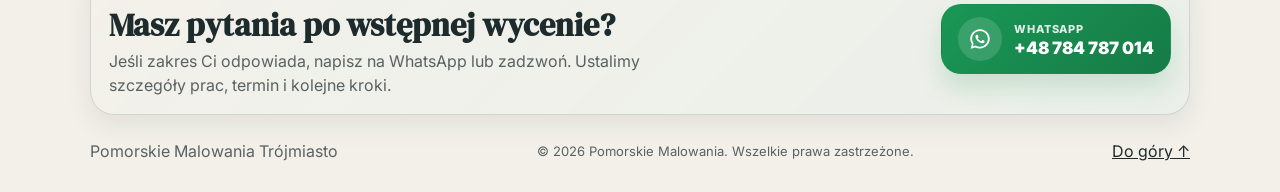
==== commit f87e85d4: "Add SEO pages and sitemap for website" ====
--- a/index.html
+++ b/index.html
@@ -5,22 +5,24 @@
     <meta name="viewport" content="width=device-width, initial-scale=1" />
     <meta
       name="description"
-      content="Pomorskie Malowania - malowanie, szpachlowanie i wykończenia dekoracyjne w Trójmieście. Szybka wycena online i kontakt przez WhatsApp."
+      content="Pomorskie Malowania wykonuje malowanie, szpachlowanie, tapetowanie i wykończenia dekoracyjne w Gdańsku, Gdyni i Sopocie. Szybka wycena online i kontakt przez WhatsApp."
     />
     <meta name="robots" content="index,follow" />
     <meta name="theme-color" content="#2F6F73" />
     <meta
       property="og:title"
-      content="Pomorskie Malowania - malowanie i szpachlowanie w Trójmieście"
+      content="Pomorskie Malowania | Malowanie, szpachlowanie i tapety Trójmiasto"
     />
     <meta
       property="og:description"
-      content="Malowanie, szpachlowanie i wykończenia dekoracyjne. Wstępna wycena online i szybki kontakt przez WhatsApp."
+      content="Malowanie, szpachlowanie, tapetowanie i wykończenia dekoracyjne w Trójmieście. Wstępna wycena online i szybki kontakt przez WhatsApp."
     />
     <meta property="og:type" content="website" />
     <meta property="og:locale" content="pl_PL" />
+    <meta property="og:url" content="https://pomorskie-malowania.pl/" />
     <meta property="og:image" content="./img/og-cover.jpg" />
-    <title>Pomorskie Malowania - malowanie i szpachlowanie Trójmiasto</title>
+    <link rel="canonical" href="https://pomorskie-malowania.pl/" />
+    <title>Pomorskie Malowania | Malowanie, szpachlowanie i tapety Trójmiasto</title>
     <link rel="preconnect" href="https://fonts.googleapis.com" />
     <link rel="preconnect" href="https://fonts.gstatic.com" crossorigin />
     <link
@@ -28,8 +30,8 @@
       rel="stylesheet"
     />
     <link rel="preload" as="image" href="./img/hero-texture.png" />
-    <link rel="preload" as="image" href="./img/paint-drip-gold.png" />
-    <link rel="stylesheet" href="./style.css?v=20260315-2" />
+
+    <link rel="stylesheet" href="./style.css?v=20260315-9" />
     <link rel="icon" href="/favicon.ico" />
     <script type="application/ld+json" id="ldJson">
       {
@@ -57,6 +59,7 @@
         </a>
         <nav class="nav" aria-label="Nawigacja">
           <a href="#services">Usługi</a>
+          <a href="#estimate">Wycena</a>
           <a href="#why">Dlaczego my</a>
           <a href="#process">Jak pracujemy</a>
           <a href="#gallery">Realizacje</a>
@@ -76,10 +79,11 @@
       </div>
       <div class="mobile-nav" id="mobileNav">
         <a href="#services">Usługi</a>
+        <a href="#estimate">Wycena</a>
         <a href="#why">Dlaczego my</a>
         <a href="#process">Jak pracujemy</a>
         <a href="#gallery">Realizacje</a>
-        <a href="#reviews">Opinie</a>
+        <a href="#faq">FAQ</a>
         <a href="#contact">Kontakt</a>
       </div>
     </header>
@@ -118,31 +122,31 @@
           <div class="peek-card">
             <div class="peek-head">
               <h2 class="h2">Rodzaje prac</h2>
-              <p class="muted">Malowanie Szpachlowanie Dekoracje Tapety</p>
+              <p class="muted">Malowanie • Szpachlowanie • Dekoracje • Tapety</p>
             </div>
             <div class="peek-grid">
-              <a class="type" href="#services">
+              <a class="type" href="./malowanie-scian-sufitow-trojmiasto.html">
                 <span class="ui-ico">&#127912;</span>
                 <span class="type-title">Malowanie</span>
                 <span class="type-text"
                   >Ściany, sufity i estetyczne wykończenia</span
                 >
               </a>
-              <a class="type" href="#services">
+              <a class="type" href="./szpachlowanie-scian-trojmiasto.html">
                 <span class="ui-ico ui-ico-putty" aria-hidden="true"></span>
                 <span class="type-title">Szpachlowanie</span>
                 <span class="type-text"
                   >Wyrównanie, szlifowanie, przygotowanie</span
                 >
               </a>
-              <a class="type" href="#services">
+              <a class="type" href="./wykonczenia-dekoracyjne-trojmiasto.html">
                 <span class="ui-ico">&#10024;</span>
                 <span class="type-title">Dekoracje</span>
                 <span class="type-text"
                   >Struktury i efekty na ściany akcentowe</span
                 >
               </a>
-              <a class="type" href="#services">
+              <a class="type" href="./tapetowanie-trojmiasto.html">
                 <span class="ui-ico">&#129531;</span>
                 <span class="type-title">Tapety</span>
                 <span class="type-text"
@@ -183,6 +187,7 @@
                 <li>Zabezpieczenie podłóg/mebli i porządek na miejscu</li>
                 <li>Kontrola jakości przy oświetleniu</li>
               </ul>
+              <a class="service-more" href="./malowanie-scian-sufitow-trojmiasto.html">Zobacz usługę</a>
             </article>
             <article class="service">
               <div class="service-top">
@@ -204,6 +209,7 @@
                 <li>Wyprowadzenie płaszczyzn i narożników</li>
                 <li>Przygotowanie pod gładkie malowanie</li>
               </ul>
+              <a class="service-more" href="./szpachlowanie-scian-trojmiasto.html">Zobacz usługę</a>
             </article>
             <article class="service">
               <div class="service-top">
@@ -226,6 +232,7 @@
                 <li>Równe podłoże i właściwe przygotowanie</li>
                 <li>Estetyczny efekt bez smug i plam</li>
               </ul>
+              <a class="service-more" href="./wykonczenia-dekoracyjne-trojmiasto.html">Zobacz usługę</a>
             </article>
             <article class="service">
               <div class="service-top">
@@ -247,11 +254,12 @@
                 <li>Dokładne docinanie przy narożnikach i krawędziach</li>
                 <li>Czysta praca bez śladów kleju</li>
               </ul>
+              <a class="service-more" href="./tapetowanie-trojmiasto.html">Zobacz usługę</a>
             </article>
           </div>
           <div class="service-cta">
             <p class="muted">
-              Chcesz szybko sprawdzić koszt malowania? Oblicz wstępną wycenę online,
+              Chcesz szybko sprawdzić koszt prac malarskich? Oblicz wstępną wycenę online,
               a jeśli zakres pasuje - napisz do nas na WhatsApp.
             </p>
             <a
@@ -269,31 +277,33 @@
           <div class="section-head">
             <h2 class="h2">Dlaczego Pomorskie Malowania</h2>
             <p class="muted">
-              Nie robimy byle jak. Robimy tak, żeby dobrze się w tym wnętrzu
-              mieszkało.
+              Pracujemy dokładnie, przewidywalnie i bez niepotrzebnego chaosu
+              na budowie.
             </p>
           </div>
           <div class="grid-3">
             <div class="feature">
               <span class="ui-ico">🧼</span>
-              <h3 class="h3">Czystość</h3>
+              <h3 class="h3">Czysta organizacja</h3>
               <p class="muted">
-                Zabezpieczamy, chronimy i sprzątamy po pracach. Oddajemy wnętrze
-                w porządku.
+                Zabezpieczamy wnętrze, pilnujemy porządku i zostawiamy po sobie
+                czyste miejsce pracy.
               </p>
             </div>
             <div class="feature">
               <span class="ui-ico">🎯</span>
-              <h3 class="h3">Dokładność</h3>
+              <h3 class="h3">Precyzyjne wykończenie</h3>
               <p class="muted">
-                Równe linie, krawędzie i warstwa - dbamy o detale.
+                Równe linie, estetyczne krawędzie i spokojna kontrola detali na
+                każdym etapie.
               </p>
             </div>
             <div class="feature">
-              <span class="ui-ico">⏱</span>
-              <h3 class="h3">Terminy</h3>
+              <span class="ui-ico">🤝</span>
+              <h3 class="h3">Jasne ustalenia</h3>
               <p class="muted">
-                Uczciwie oceniamy zakres i dotrzymujemy ustaleń.
+                Ustalamy zakres, materiały i przebieg prac tak, żeby od początku
+                było wiadomo, czego się spodziewać.
               </p>
             </div>
           </div>
@@ -303,22 +313,21 @@
         <div class="container">
           <div class="promise">
             <div class="promise-left">
-              <h2 class="h2">Gwarancja dokładności</h2>
+              <h2 class="h2">Co ustalamy przed rozpoczęciem</h2>
               <p class="muted">
-                Zabezpieczamy pomieszczenia, pracujemy czysto i oddajemy wnętrze
-                w porządku. Jeśli po odbiorze zauważysz drobne uwagi - poprawimy
-                w rozsądnym terminie.
+                Po wstępnej wycenie dopinamy szczegóły tak, żeby realizacja była
+                spokojna, czytelna i bez niedomówień.
               </p>
             </div>
             <div class="promise-right">
               <div class="promise-item">
-                <span class="ui-ico">🛡</span>Zabezpieczenie
+                <span class="ui-ico">📋</span>Zakres i kolejność prac
               </div>
               <div class="promise-item">
-                <span class="ui-ico">🧼</span>Czysto po pracach
+                <span class="ui-ico">🎨</span>Materiały i kolory
               </div>
               <div class="promise-item">
-                <span class="ui-ico">✅</span>Kontrola detali
+                <span class="ui-ico">🛡</span>Zabezpieczenie wnętrza
               </div>
             </div>
           </div>
@@ -328,36 +337,36 @@
         <div class="container">
           <div class="section-head">
             <h2 class="h2">Jak pracujemy</h2>
-            <p class="muted">Prosty proces, przewidywalny efekt.</p>
+            <p class="muted">Prosty proces od wstępnej wyceny do realizacji.</p>
           </div>
           <ol class="steps">
             <li class="step">
               <span class="step-num">1</span>
               <div>
-                <h3 class="h3">Kontakt</h3>
+                <h3 class="h3">Wstępna wycena online</h3>
                 <p class="muted">
-                  Napisz na WhatsApp lub zadzwoń. Możesz od razu wysłać
-                  zdjęcia/wideo i m².
+                  Opisz zakres prac w kalkulatorze, żeby szybko sprawdzić
+                  orientacyjny koszt.
                 </p>
               </div>
             </li>
             <li class="step">
               <span class="step-num">2</span>
               <div>
-                <h3 class="h3">Wycena</h3>
+                <h3 class="h3">Kontakt na WhatsApp</h3>
                 <p class="muted">
-                  Ustalamy zakres, materiały i termin. W razie potrzeby
-                  oględziny.
+                  Jeśli wycena Ci odpowiada, napisz do nas i wyślij zdjęcia,
+                  wymiary albo krótki opis wnętrza.
                 </p>
               </div>
             </li>
             <li class="step">
               <span class="step-num">3</span>
               <div>
-                <h3 class="h3">Przygotowanie</h3>
+                <h3 class="h3">Doprecyzowanie szczegółów</h3>
                 <p class="muted">
-                  Zabezpieczenie, grunt, szpachla, szlifowanie zgodnie z
-                  technologią.
+                  Ustalamy dokładny zakres, materiały, kolory i sposób
+                  przygotowania powierzchni. W razie potrzeby oględziny.
                 </p>
               </div>
             </li>
@@ -366,8 +375,8 @@
               <div>
                 <h3 class="h3">Realizacja</h3>
                 <p class="muted">
-                  Malowanie/dekoracje, kontrola jakości i oddanie czystego
-                  wnętrza.
+                  Zabezpieczamy wnętrze, wykonujemy prace i oddajemy gotowe,
+                  uporządkowane pomieszczenie.
                 </p>
               </div>
             </li>
@@ -378,6 +387,10 @@
         <div class="container">
           <div class="section-head">
             <h2 class="h2">Nasze realizacje</h2>
+            <p class="muted">
+              Kilka przykładów naszych prac: malowanie, przygotowanie ścian,
+              tapety i wykończenia dekoracyjne.
+            </p>
           </div>
           <div class="gallery" id="galleryGrid">
             <figure class="shot">
@@ -489,15 +502,12 @@
               </picture>
             </figure>
           </div>
-          <!--<div class="center">
-<a class="btn btn-ghost" href="https://www.instagram.com/valentin_butsenko13/" target="_blank" rel="noopener" >Zobacz więcej na Instagramie</a>
-</div> -->
-        </div>
-      </section>
-      <section class="section" id="reviews">
+        </div>
+      </section>
+      <section class="section">
         <div class="container">
           <div class="faq-wrap" id="faq">
-            <div class="section-head" style="margin-top: 22px">
+            <div class="section-head">
               <h2 class="h2">FAQ</h2>
               <p class="muted">
                 Odpowiedzi na najczęstsze pytania - żeby łatwiej zacząć.
@@ -654,3 +664,19 @@
 
 
 
+
+
+
+
+
+
+
+
+
+
+
+
+
+
+
+
--- a/style.css
+++ b/style.css
@@ -27,7 +27,13 @@
   margin: 0;
   background: var(--bg);
   color: var(--ink);
-  font-family: Inter, system-ui, -apple-system, Segoe UI, Roboto, Arial,
+  font-family:
+    Inter,
+    system-ui,
+    -apple-system,
+    Segoe UI,
+    Roboto,
+    Arial,
     sans-serif;
   line-height: 1.55;
 }
@@ -250,7 +256,10 @@
   text-decoration: none;
   font-weight: 900;
   font-size: 14px;
-  transition: transform 0.08s ease, box-shadow 0.2s ease, background 0.2s ease;
+  transition:
+    transform 0.08s ease,
+    box-shadow 0.2s ease,
+    background 0.2s ease;
   user-select: none;
   color: inherit;
 }
@@ -290,6 +299,16 @@
 }
 
 /* HERO */
+.service-hero {
+  min-height: 68vh;
+  min-height: 68svh;
+  padding: 48px 0 30px;
+}
+
+.service-hero .hero-left {
+  max-width: 760px;
+}
+
 .hero-cover {
   position: relative;
   min-height: 84vh;
@@ -343,7 +362,8 @@
 /* Better headline contrast on textured hero image */
 .hero-cover .h1 {
   color: rgba(247, 248, 246, 0.98);
-  text-shadow: 0 2px 8px rgba(30, 43, 44, 0.45),
+  text-shadow:
+    0 2px 8px rgba(30, 43, 44, 0.45),
     0 10px 26px rgba(30, 43, 44, 0.25);
 }
 
@@ -419,57 +439,6 @@
   background: rgba(243, 241, 234, 0.2);
 }
 
-.hero-badges {
-  display: flex;
-  gap: 10px;
-  flex-wrap: wrap;
-  margin-top: 16px;
-}
-
-.badge {
-  padding: 10px 12px;
-  border-radius: 999px;
-  border: 1px solid rgba(243, 241, 234, 0.22);
-  background: rgba(30, 43, 44, 0.14);
-  font-weight: 700;
-  font-size: 13px;
-  color: rgba(243, 241, 234, 0.94);
-}
-
-.scroll-hint {
-  margin-top: 18px;
-  display: inline-flex;
-  align-items: center;
-  gap: 10px;
-  padding: 10px 12px;
-  border-radius: 999px;
-  border: 1px solid rgba(243, 241, 234, 0.22);
-  background: rgba(30, 43, 44, 0.12);
-  font-weight: 800;
-  font-size: 13px;
-  color: rgba(243, 241, 234, 0.92);
-}
-
-.scroll-dot {
-  width: 10px;
-  height: 10px;
-  border-radius: 999px;
-  background: rgba(127, 191, 194, 0.9);
-  animation: dotPulse 1.2s ease-in-out infinite;
-}
-
-@keyframes dotPulse {
-  0%,
-  100% {
-    transform: translateY(0);
-    opacity: 0.55;
-  }
-  50% {
-    transform: translateY(-3px);
-    opacity: 1;
-  }
-}
-
 /* Peek section */
 .peek {
   margin-top: -34px;
@@ -512,7 +481,10 @@
   border-radius: var(--r-lg);
   border: 1px solid var(--line);
   background: rgba(231, 239, 234, 0.72);
-  transition: transform 0.12s ease, background 0.2s ease, box-shadow 0.2s ease;
+  transition:
+    transform 0.12s ease,
+    background 0.2s ease,
+    box-shadow 0.2s ease;
 }
 
 .type:hover {
@@ -550,7 +522,12 @@
   height: 12px;
   border-radius: 3px;
   border: 1.6px solid #1f2b2d;
-  background: linear-gradient(135deg, #d7d7de 0 35%, #b9b9c5 35% 68%, #ececf2 68% 100%);
+  background: linear-gradient(
+    135deg,
+    #d7d7de 0 35%,
+    #b9b9c5 35% 68%,
+    #ececf2 68% 100%
+  );
   transform: rotate(-44deg);
   box-shadow: -2px 2px 0 rgba(31, 43, 45, 0.08);
 }
@@ -565,12 +542,16 @@
   border-radius: 999px;
   border: 1.6px solid #1f2b2d;
   background:
-    radial-gradient(circle at 3px 50%, transparent 0 1.5px, #1f2b2d 1.6px 2.3px, transparent 2.4px),
+    radial-gradient(
+      circle at 3px 50%,
+      transparent 0 1.5px,
+      #1f2b2d 1.6px 2.3px,
+      transparent 2.4px
+    ),
     linear-gradient(180deg, #f9b525 0 70%, #e38d06 70% 100%);
   transform: rotate(-44deg);
   box-shadow: 1px 1px 0 rgba(227, 141, 6, 0.85);
 }
-
 
 .type-title {
   font-weight: 900;
@@ -581,41 +562,6 @@
   line-height: 1.35;
 }
 
-#services {
-  position: relative;
-  overflow: hidden;
-  isolation: isolate;
-}
-
-#services::before {
-  content: "";
-  position: absolute;
-  inset: 0 0 auto 0;
-  height: 240px;
-  background-image: url("./img/paint-drip-gold.png");
-  background-repeat: no-repeat;
-  background-position: top center;
-  background-size: cover;
-  opacity: 0.72;
-  mix-blend-mode: multiply;
-  pointer-events: none;
-  z-index: 0;
-}
-
-#services .container {
-  position: relative;
-  z-index: 1;
-}
-
-#services .section-head {
-  padding-top: 54px;
-}
-
-#services .service-grid,
-#services .service-cta {
-  position: relative;
-  z-index: 1;
-}
 /* Services */
 .service-grid {
   display: grid;
@@ -636,7 +582,6 @@
   gap: 12px;
   align-items: flex-start;
 }
-
 
 .tags {
   display: flex;
@@ -664,6 +609,18 @@
   margin: 7px 0;
 }
 
+.service-more {
+  display: inline-flex;
+  margin-top: 14px;
+  text-decoration: none;
+  font-weight: 900;
+  color: var(--sea);
+}
+
+.service-more:hover {
+  color: var(--ink);
+}
+
 .service-cta {
   margin-top: 14px;
   display: flex;
@@ -693,7 +650,6 @@
 .feature .ui-ico {
   margin-bottom: 10px;
 }
-
 
 /* Promise */
 .promise {
@@ -731,7 +687,6 @@
   border-radius: 8px;
   font-size: 13px;
 }
-
 
 /* Steps */
 .steps {
@@ -816,18 +771,14 @@
   object-fit: cover;
   display: block;
   cursor: zoom-in;
-  transition: transform 0.22s ease, filter 0.22s ease;
+  transition:
+    transform 0.22s ease,
+    filter 0.22s ease;
 }
 
 .shot:hover img {
   transform: scale(1.04);
   filter: contrast(1.03);
-}
-
-.center {
-  display: flex;
-  justify-content: center;
-  margin-top: 16px;
 }
 
 /* Lightbox */
@@ -931,69 +882,6 @@
   background: rgba(243, 241, 234, 0.22);
 }
 
-/* Reviews + FAQ */
-.review-bar {
-  display: flex;
-  align-items: center;
-  justify-content: space-between;
-  gap: 12px;
-  padding: 14px 16px;
-  border-radius: var(--r-xl);
-  border: 1px solid var(--line);
-  background: rgba(231, 239, 234, 0.55);
-  margin-bottom: 14px;
-}
-
-.stars {
-  font-size: 18px;
-  letter-spacing: 2px;
-  font-weight: 900;
-  color: rgba(47, 111, 115, 0.95);
-  white-space: nowrap;
-}
-
-.reviews {
-  display: grid;
-  grid-template-columns: repeat(3, 1fr);
-  gap: 14px;
-}
-
-.review {
-  background: rgba(243, 241, 234, 0.78);
-  border: 1px solid var(--line);
-  border-radius: var(--r-xl);
-  padding: 16px;
-  box-shadow: 0 8px 20px rgba(30, 43, 44, 0.08);
-}
-
-.review-top {
-  display: flex;
-  gap: 12px;
-  align-items: center;
-  margin-bottom: 10px;
-}
-
-.avatar {
-  width: 44px;
-  height: 44px;
-  border-radius: 16px;
-  display: grid;
-  place-items: center;
-  background: rgba(47, 111, 115, 0.12);
-  border: 1px solid var(--line);
-  font-weight: 900;
-}
-
-.review-name {
-  font-weight: 900;
-  line-height: 1.1;
-}
-
-.review-text {
-  margin: 0 0 10px;
-  color: rgba(30, 43, 44, 0.82);
-}
-
 /* FAQ */
 .faq {
   display: grid;
@@ -1036,34 +924,36 @@
 
 /* Footer */
 .footer {
-  padding: 28px 0 20px;
+  padding: 24px 0 18px;
   border-top: 1px solid var(--line);
   background: rgba(243, 241, 234, 0.68);
 }
 
 .footer-stack {
   display: grid;
-  gap: 18px;
+  gap: 14px;
 }
 
 .footer-contact-card {
   display: grid;
   grid-template-columns: minmax(0, 1fr) auto;
-  gap: 18px;
-  align-items: center;
-  padding: 20px;
-  border-radius: 28px;
-  border: 1px solid rgba(47, 111, 115, 0.16);
-  background:
-    radial-gradient(circle at top right, rgba(47, 111, 115, 0.12), transparent 36%),
-    linear-gradient(135deg, rgba(255, 255, 255, 0.9), rgba(231, 239, 234, 0.92));
-  box-shadow: var(--shadow);
+  gap: 16px;
+  align-items: center;
+  padding: 16px 18px;
+  border-radius: 24px;
+  border: 1px solid var(--line);
+  background: linear-gradient(
+    135deg,
+    rgba(243, 241, 234, 0.68),
+    rgba(231, 239, 234, 0.72)
+  );
+  box-shadow: 0 10px 26px rgba(30, 43, 44, 0.08);
 }
 
 .footer-kicker {
   display: inline-block;
-  margin-bottom: 8px;
-  font-size: 12px;
+  margin-bottom: 6px;
+  font-size: 11px;
   font-weight: 900;
   letter-spacing: 0.12em;
   text-transform: uppercase;
@@ -1073,73 +963,67 @@
 .footer-title {
   margin: 0;
   font-family: "DM Serif Display", Georgia, serif;
-  font-size: clamp(28px, 4vw, 40px);
-  line-height: 0.96;
+  font-size: clamp(24px, 3.2vw, 32px);
+  line-height: 1;
 }
 
 .footer-text {
-  max-width: 640px;
-  margin: 10px 0 0;
+  max-width: 560px;
+  margin: 8px 0 0;
 }
 
 .footer-whatsapp {
   display: inline-flex;
   align-items: center;
-  gap: 14px;
-  padding: 14px 18px;
-  border-radius: 22px;
+  gap: 12px;
+  padding: 12px 16px;
+  border-radius: 20px;
+  border: 1px solid rgba(17, 137, 67, 0.12);
   text-decoration: none;
   color: #ffffff;
-  background: linear-gradient(135deg, #1faa59, #118943);
-  box-shadow: 0 20px 32px rgba(17, 137, 67, 0.22);
+  background: linear-gradient(135deg, #1a9755, #167b47);
+  box-shadow: 0 14px 24px rgba(17, 137, 67, 0.16);
 }
 
 .footer-whatsapp:hover {
   transform: translateY(-1px);
-  box-shadow: 0 24px 36px rgba(17, 137, 67, 0.28);
+  box-shadow: 0 18px 28px rgba(17, 137, 67, 0.2);
 }
 
 .footer-whatsapp-icon {
   display: inline-flex;
   align-items: center;
   justify-content: center;
-  width: 52px;
-  height: 52px;
+  width: 44px;
+  height: 44px;
   border-radius: 50%;
-  background: rgba(255, 255, 255, 0.16);
+  background: rgba(255, 255, 255, 0.14);
 }
 
 .footer-whatsapp-icon svg {
-  width: 28px;
-  height: 28px;
+  width: 24px;
+  height: 24px;
   fill: currentColor;
 }
 
 .footer-whatsapp-copy {
   display: grid;
-  gap: 3px;
+  gap: 2px;
 }
 
 .footer-whatsapp-label {
-  font-size: 12px;
+  font-size: 11px;
   font-weight: 800;
   letter-spacing: 0.08em;
   text-transform: uppercase;
-  opacity: 0.88;
+  opacity: 0.86;
 }
 
 .footer-whatsapp-number {
-  font-size: 22px;
+  font-size: 17px;
   font-weight: 900;
   line-height: 1;
 }
-/* Footer */
-.footer {
-  padding: 20px 0;
-  border-top: 1px solid var(--line);
-  background: rgba(243, 241, 234, 0.68);
-}
-
 .footer-row {
   display: flex;
   align-items: center;
@@ -1181,15 +1065,6 @@
   .promise {
     grid-template-columns: 1fr;
   }
-
-  .reviews {
-    grid-template-columns: 1fr;
-  }
-  .review-bar {
-    flex-direction: column;
-    align-items: flex-start;
-  }
-
   .footer-contact-card {
     grid-template-columns: 1fr;
   }
@@ -1201,15 +1076,6 @@
 }
 
 @media (max-width: 520px) {
-  #services::before {
-    height: 170px;
-    opacity: 0.64;
-  }
-
-  #services .section-head {
-    padding-top: 32px;
-  }
-
   .hero-actions {
     width: 100%;
     padding: 12px;
@@ -1225,22 +1091,22 @@
   }
 
   .footer-contact-card {
-    padding: 18px;
-    border-radius: 24px;
+    padding: 16px;
+    border-radius: 22px;
   }
 
   .footer-title {
-    font-size: 30px;
+    font-size: 26px;
   }
 
   .footer-whatsapp {
     width: 100%;
-    padding: 13px 14px;
+    padding: 12px 14px;
     justify-content: flex-start;
   }
 
   .footer-whatsapp-number {
-    font-size: 18px;
+    font-size: 17px;
   }
 
   .footer-row {
@@ -1263,6 +1129,12 @@
     padding: 52px 0 28px;
   }
 
+  .service-hero {
+    min-height: 64vh;
+    min-height: 64svh;
+    padding: 44px 0 24px;
+  }
+
   .gallery {
     scroll-snap-type: x proximity;
   }
@@ -1292,41 +1164,6 @@
   }
 }
 
-/* Language switch */
-.lang {
-  display: inline-flex;
-  gap: 8px;
-  align-items: center;
-}
-
-.lang-btn {
-  height: 40px;
-  padding: 0 12px;
-  border-radius: 14px;
-  border: 1px solid var(--line);
-  background: rgba(47, 111, 115, 0.08);
-  color: rgba(30, 43, 44, 0.82);
-  font-weight: 900;
-  cursor: pointer;
-  user-select: none;
-}
-
-.lang-btn:hover {
-  background: rgba(47, 111, 115, 0.12);
-}
-
-.lang-btn.is-active {
-  background: linear-gradient(
-    135deg,
-    rgba(47, 111, 115, 0.22),
-    rgba(199, 123, 90, 0.12)
-  );
-  border-color: rgba(47, 111, 115, 0.28);
-  box-shadow: var(--shadow2);
-}
-
-
-
-
-
-
+
+
+
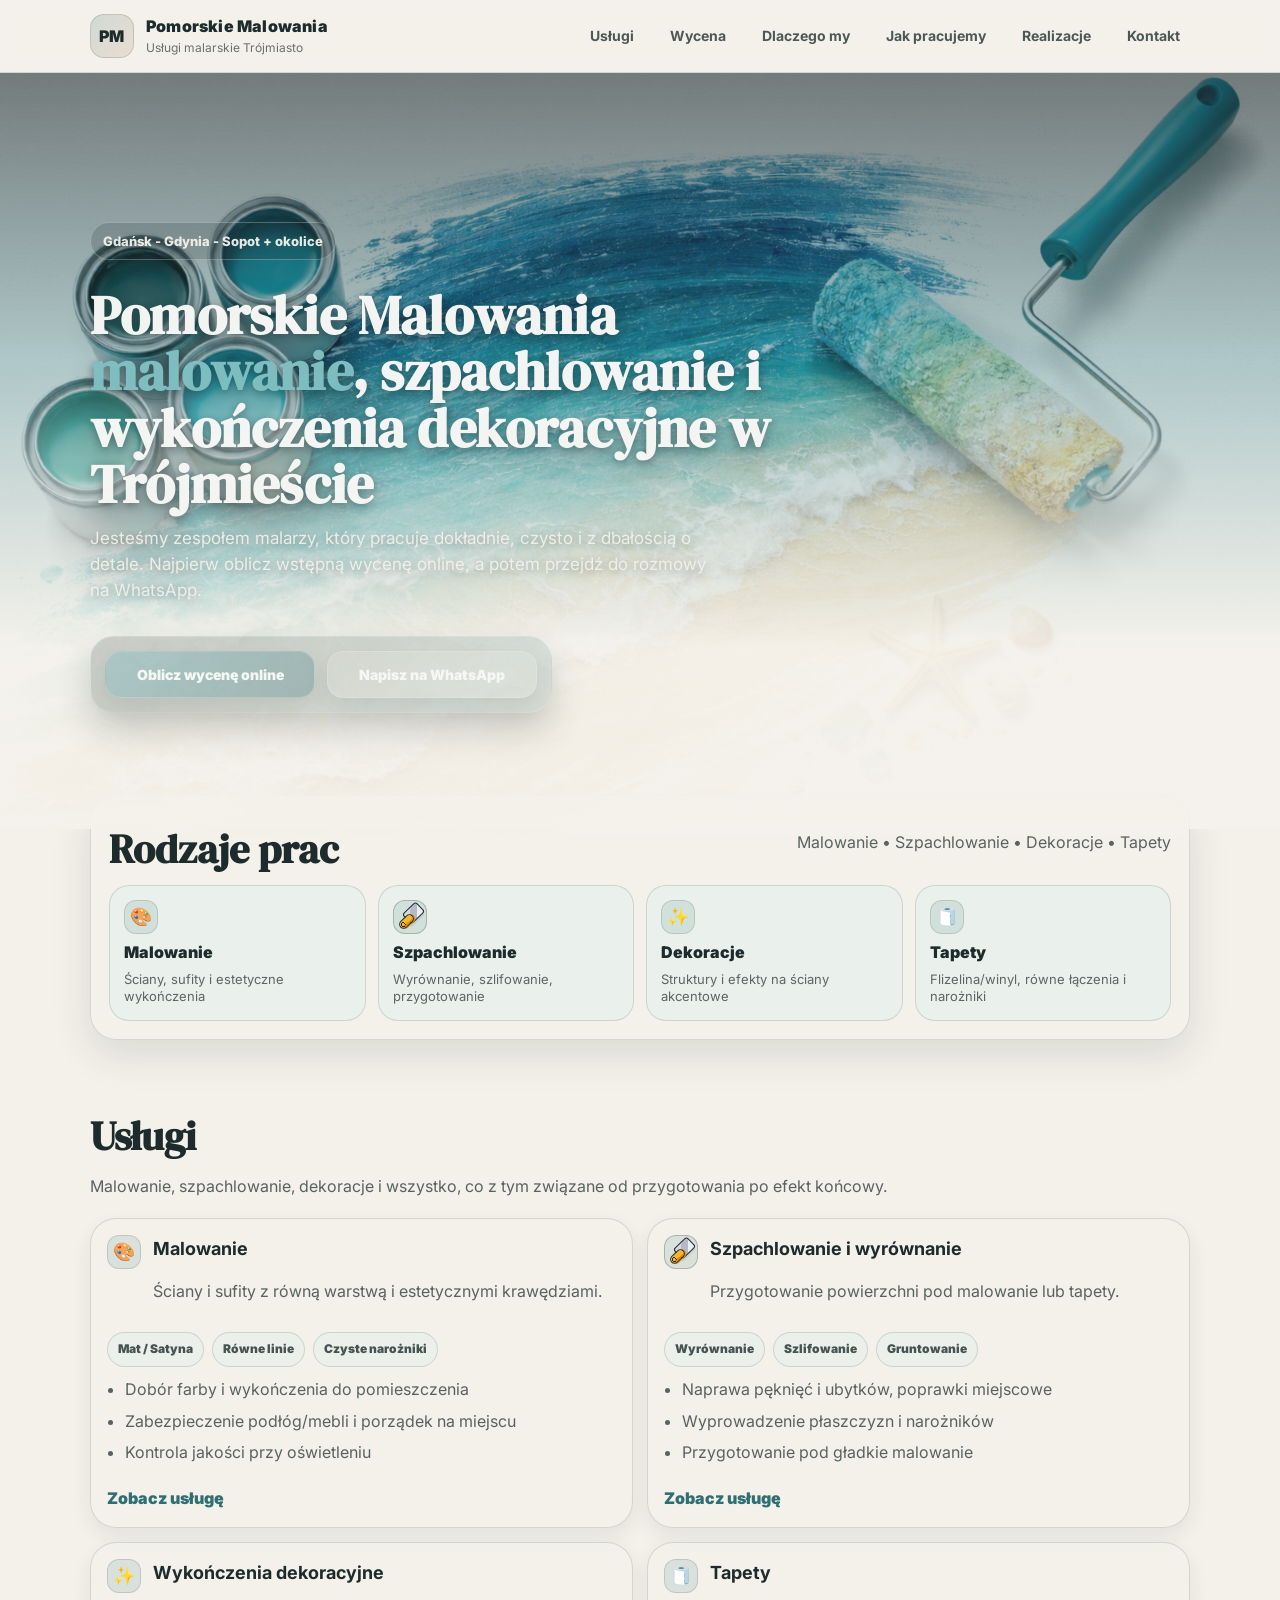
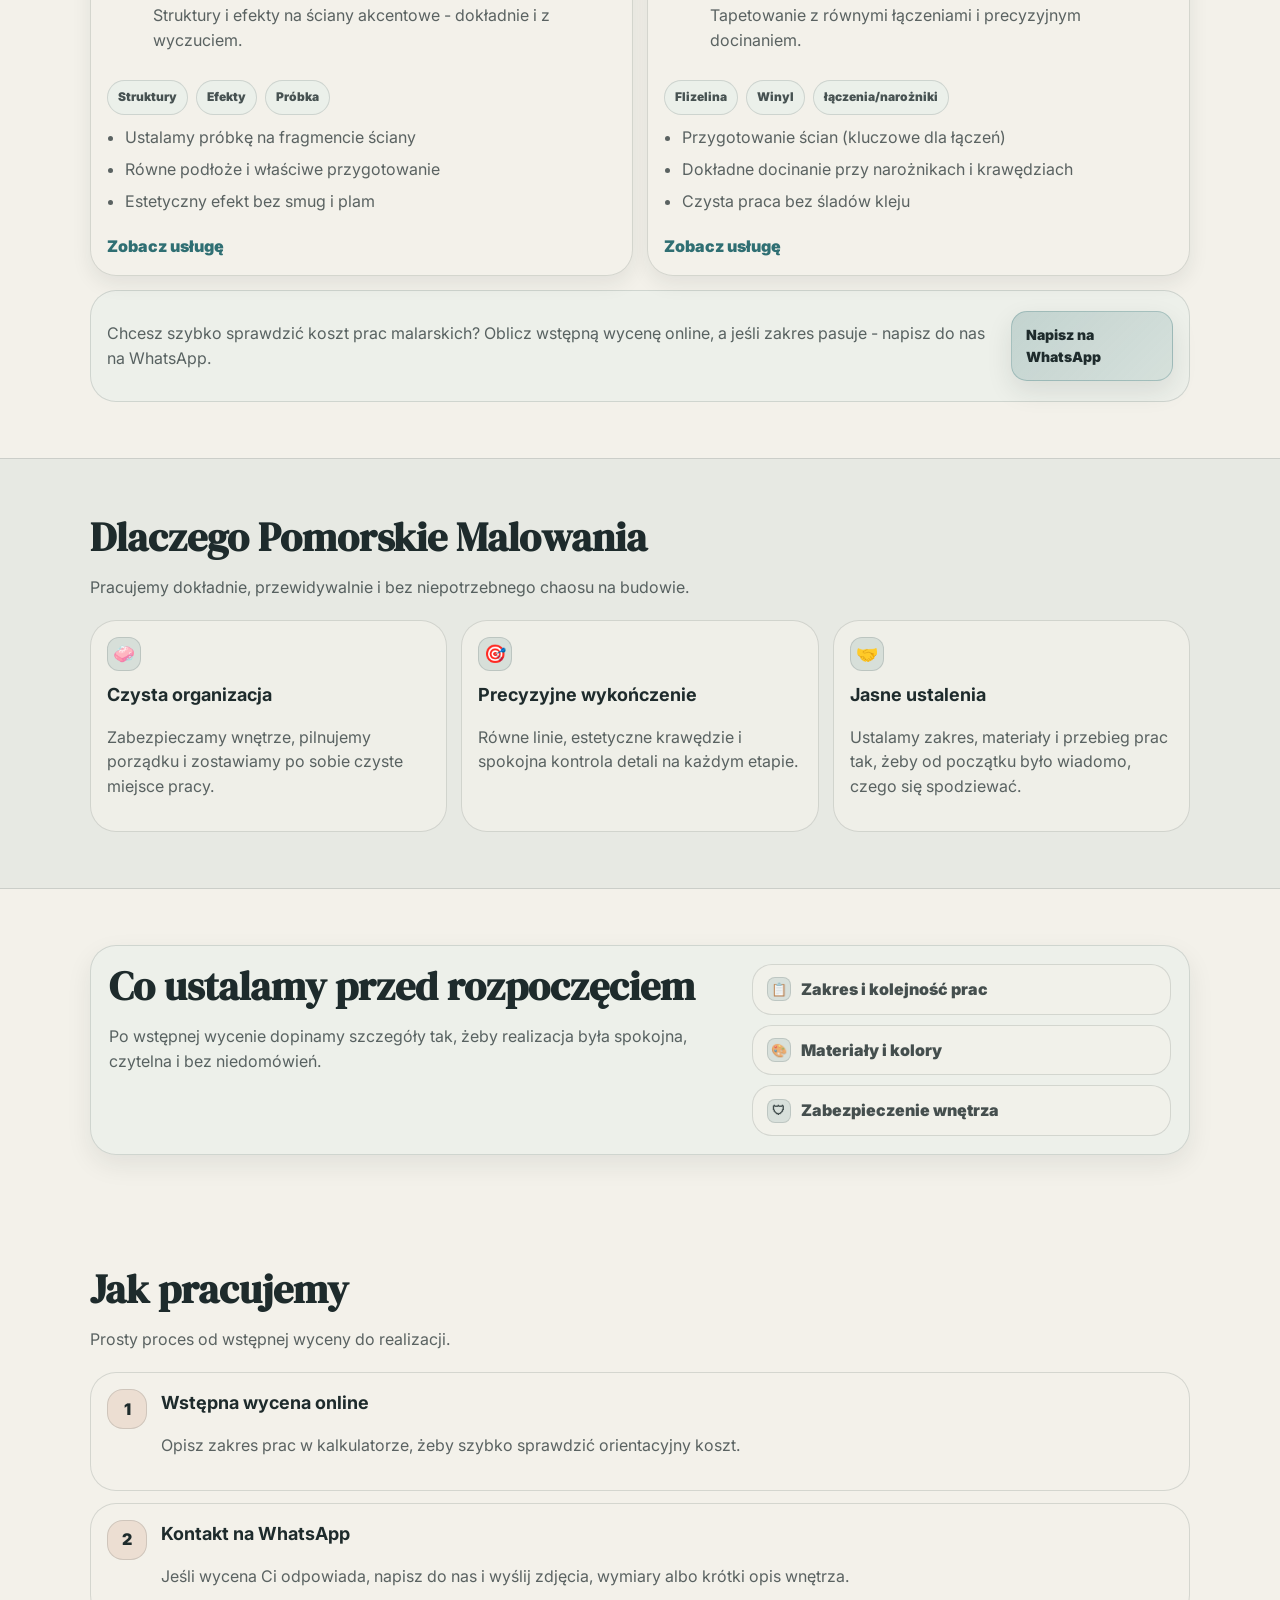
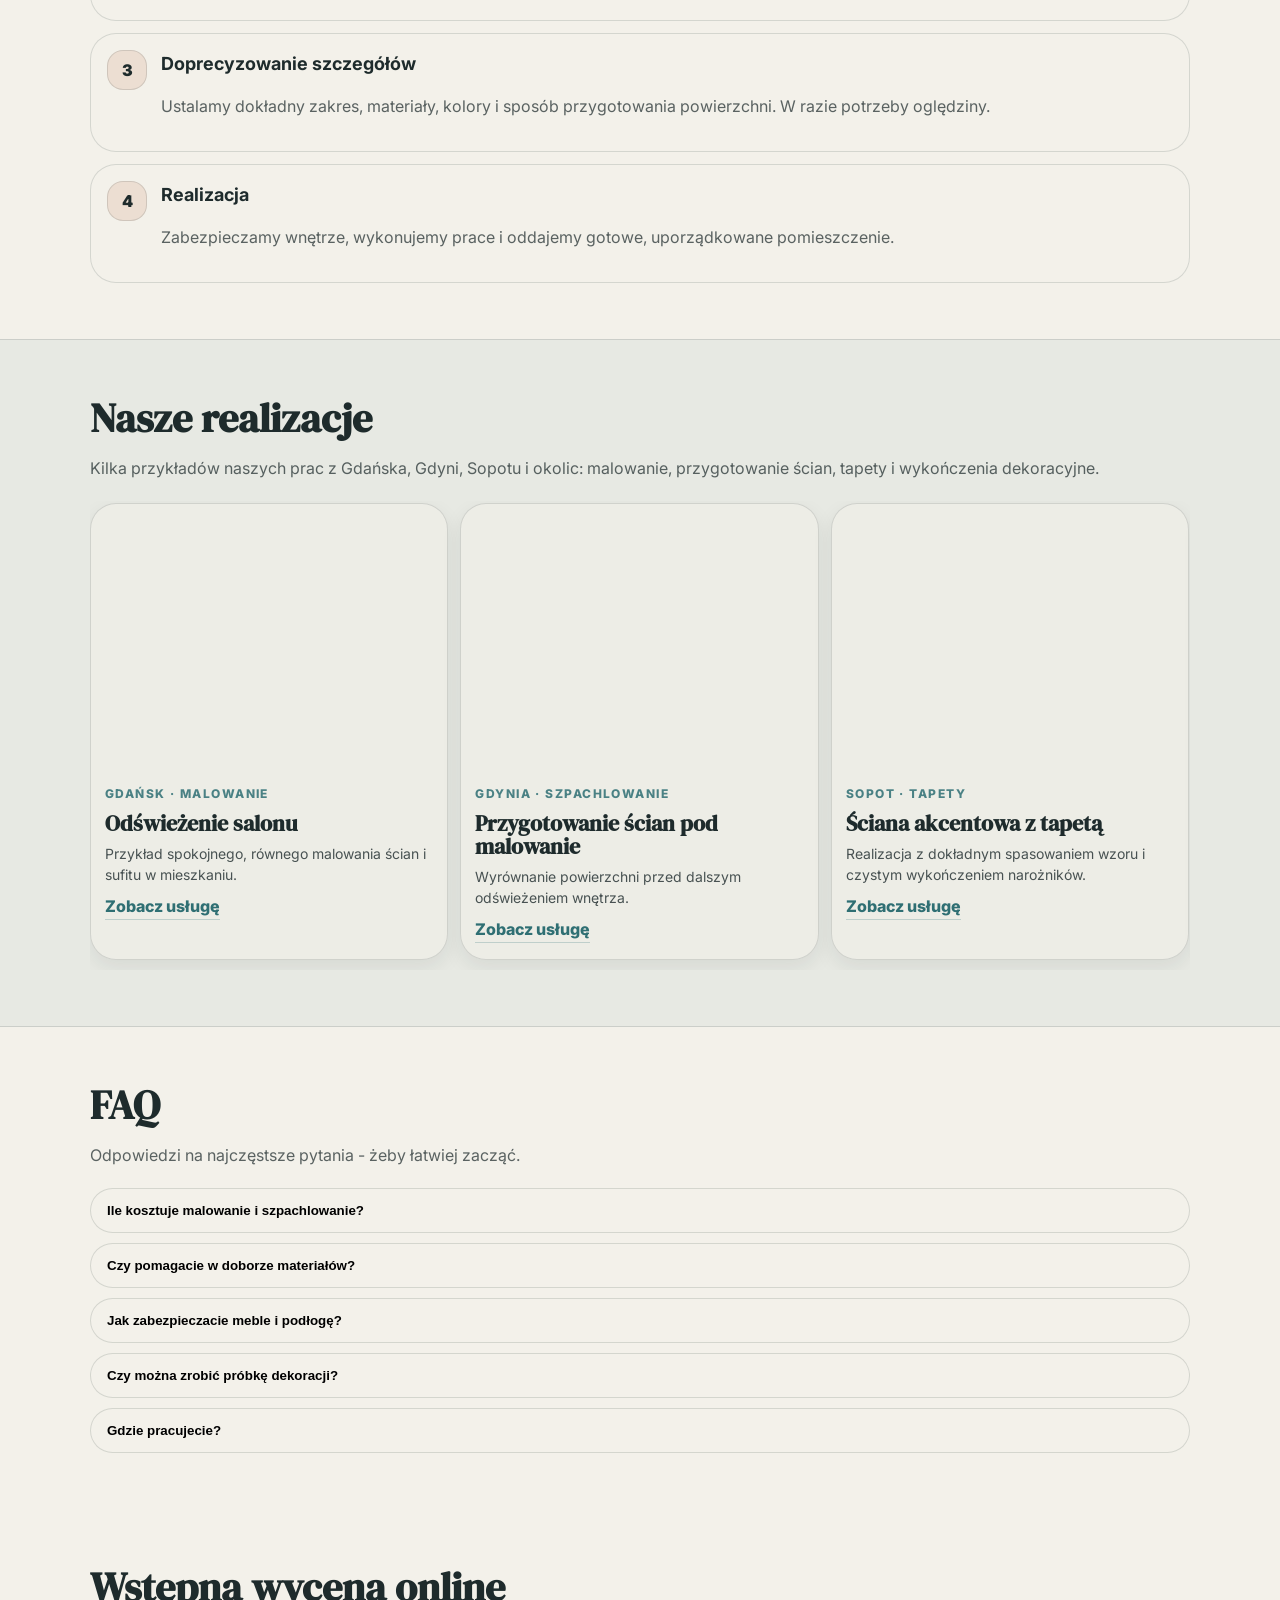
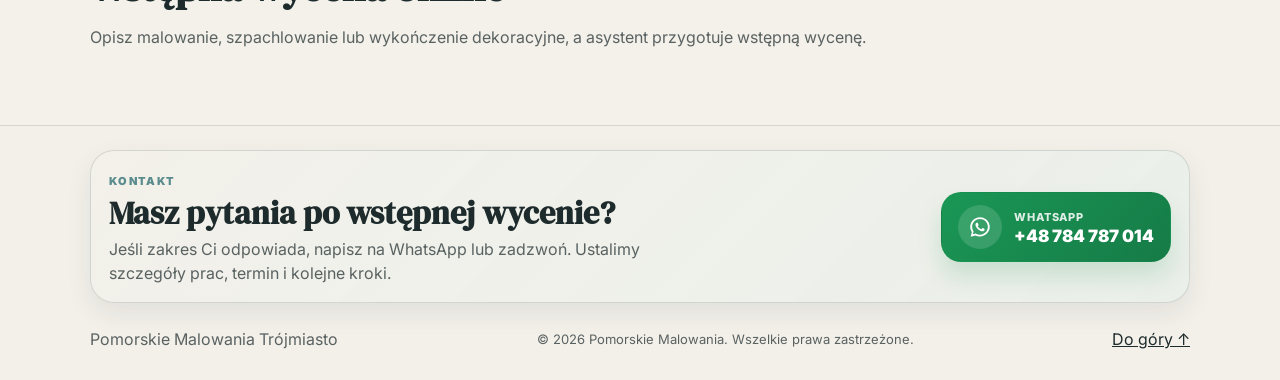
==== commit 7c09fc45: "Sprint 3: enrich gallery and local service content" ====
--- a/index.html
+++ b/index.html
@@ -1,4 +1,4 @@
-﻿<!doctype html>
+<!doctype html>
 <html lang="pl" data-lang="pl">
   <head>
     <meta charset="UTF-8" />
@@ -388,8 +388,8 @@
           <div class="section-head">
             <h2 class="h2">Nasze realizacje</h2>
             <p class="muted">
-              Kilka przykładów naszych prac: malowanie, przygotowanie ścian,
-              tapety i wykończenia dekoracyjne.
+              Kilka przykładów naszych prac z Gdańska, Gdyni, Sopotu i okolic:
+              malowanie, przygotowanie ścian, tapety i wykończenia dekoracyjne.
             </p>
           </div>
           <div class="gallery" id="galleryGrid">
@@ -398,108 +398,162 @@
                 <source srcset="./img/works/work-01.webp" type="image/webp" />
                 <img
                   src="./img/works/work-01.jpg"
-                  alt="Malowanie ścian - realizacja"
+                  alt="Malowanie salonu w mieszkaniu w Gdańsku"
                   loading="lazy"
                   decoding="async"
                   data-full="./img/works/work-01.webp"
                 />
               </picture>
+              <figcaption class="shot-body">
+                <p class="shot-meta">Gdańsk · malowanie</p>
+                <h3 class="shot-title">Odświeżenie salonu</h3>
+                <p class="shot-text">Przykład spokojnego, równego malowania ścian i sufitu w mieszkaniu.</p>
+                <a class="shot-link" href="./malowanie-scian-sufitow-trojmiasto.html">Zobacz usługę</a>
+              </figcaption>
             </figure>
             <figure class="shot">
               <picture>
                 <source srcset="./img/works/work-02.webp" type="image/webp" />
                 <img
                   src="./img/works/work-02.jpg"
-                  alt="Malowanie i przygotowanie ścian - realizacja"
+                  alt="Przygotowanie ścian i szpachlowanie przed malowaniem w Gdyni"
                   loading="lazy"
                   decoding="async"
                   data-full="./img/works/work-02.webp"
                 />
               </picture>
+              <figcaption class="shot-body">
+                <p class="shot-meta">Gdynia · szpachlowanie</p>
+                <h3 class="shot-title">Przygotowanie ścian pod malowanie</h3>
+                <p class="shot-text">Wyrównanie powierzchni przed dalszym odświeżeniem wnętrza.</p>
+                <a class="shot-link" href="./szpachlowanie-scian-trojmiasto.html">Zobacz usługę</a>
+              </figcaption>
             </figure>
             <figure class="shot">
               <picture>
                 <source srcset="./img/works/work-03.webp" type="image/webp" />
                 <img
                   src="./img/works/work-03.jpg"
-                  alt="Tapety lub wykończenie dekoracyjne - realizacja"
+                  alt="Tapeta dekoracyjna na ścianie akcentowej w Sopocie"
                   loading="lazy"
                   decoding="async"
                   data-full="./img/works/work-03.webp"
                 />
               </picture>
+              <figcaption class="shot-body">
+                <p class="shot-meta">Sopot · tapety</p>
+                <h3 class="shot-title">Ściana akcentowa z tapetą</h3>
+                <p class="shot-text">Realizacja z dokładnym spasowaniem wzoru i czystym wykończeniem narożników.</p>
+                <a class="shot-link" href="./tapetowanie-trojmiasto.html">Zobacz usługę</a>
+              </figcaption>
             </figure>
             <figure class="shot">
               <picture>
                 <source srcset="./img/works/work-04.webp" type="image/webp" />
                 <img
                   src="./img/works/work-04.jpg"
-                  alt="Malowanie pomieszczenia - realizacja"
+                  alt="Odświeżenie pokoju dziennego po malowaniu w Trójmieście"
                   loading="lazy"
                   decoding="async"
                   data-full="./img/works/work-04.webp"
                 />
               </picture>
+              <figcaption class="shot-body">
+                <p class="shot-meta">Trójmiasto · malowanie</p>
+                <h3 class="shot-title">Odświeżenie pokoju dziennego</h3>
+                <p class="shot-text">Lekka realizacja do szybkiego odświeżenia wnętrza bez ciężkiego remontu.</p>
+                <a class="shot-link" href="./malowanie-scian-sufitow-trojmiasto.html">Zobacz usługę</a>
+              </figcaption>
             </figure>
             <figure class="shot">
               <picture>
                 <source srcset="./img/works/work-05.webp" type="image/webp" />
                 <img
                   src="./img/works/work-05.jpg"
-                  alt="Malowanie ścian w mocnym kolorze - realizacja"
+                  alt="Mocny kolor na ścianie akcentowej w Gdańsku"
                   loading="lazy"
                   decoding="async"
                   data-full="./img/works/work-05.webp"
                 />
               </picture>
+              <figcaption class="shot-body">
+                <p class="shot-meta">Gdańsk · dekoracje</p>
+                <h3 class="shot-title">Kolor jako mocny akcent</h3>
+                <p class="shot-text">Ściana, która ma przyciągać uwagę, ale nadal wyglądać czysto i estetycznie.</p>
+                <a class="shot-link" href="./wykonczenia-dekoracyjne-trojmiasto.html">Zobacz usługę</a>
+              </figcaption>
             </figure>
             <figure class="shot">
               <picture>
                 <source srcset="./img/works/work-06.webp" type="image/webp" />
                 <img
                   src="./img/works/work-06.jpg"
-                  alt="Kontrastowe malowanie ścian - realizacja"
+                  alt="Kontrastowe odcięcia kolorów przy malowaniu ścian w Gdyni"
                   loading="lazy"
                   decoding="async"
                   data-full="./img/works/work-06.webp"
                 />
               </picture>
+              <figcaption class="shot-body">
+                <p class="shot-meta">Gdynia · dekoracje</p>
+                <h3 class="shot-title">Kontrastowe odcięcia i detal</h3>
+                <p class="shot-text">Przykład realizacji, w której liczy się równa linia i spokojne wykończenie krawędzi.</p>
+                <a class="shot-link" href="./wykonczenia-dekoracyjne-trojmiasto.html">Zobacz usługę</a>
+              </figcaption>
             </figure>
             <figure class="shot">
               <picture>
                 <source srcset="./img/works/work-07.webp" type="image/webp" />
                 <img
                   src="./img/works/work-07.jpg"
-                  alt="Malowanie jasnych ścian - realizacja"
+                  alt="Jasne wnętrze po malowaniu ścian i sufitów w Sopocie"
                   loading="lazy"
                   decoding="async"
                   data-full="./img/works/work-07.webp"
                 />
               </picture>
+              <figcaption class="shot-body">
+                <p class="shot-meta">Sopot · malowanie</p>
+                <h3 class="shot-title">Jasne wnętrze po odświeżeniu</h3>
+                <p class="shot-text">Malowanie nastawione na lekki efekt i równy odbiór światła we wnętrzu.</p>
+                <a class="shot-link" href="./malowanie-scian-sufitow-trojmiasto.html">Zobacz usługę</a>
+              </figcaption>
             </figure>
             <figure class="shot">
               <picture>
                 <source srcset="./img/works/work-08.webp" type="image/webp" />
                 <img
                   src="./img/works/work-08.jpg"
-                  alt="Malowanie salonu - realizacja"
+                  alt="Salon po malowaniu ścian i przygotowaniu powierzchni w Trójmieście"
                   loading="lazy"
                   decoding="async"
                   data-full="./img/works/work-08.webp"
                 />
               </picture>
+              <figcaption class="shot-body">
+                <p class="shot-meta">Trójmiasto · malowanie</p>
+                <h3 class="shot-title">Salon po spokojnym odświeżeniu</h3>
+                <p class="shot-text">Realizacja, w której ważne były czyste linie, zabezpieczenie wnętrza i porządek.</p>
+                <a class="shot-link" href="./malowanie-scian-sufitow-trojmiasto.html">Zobacz usługę</a>
+              </figcaption>
             </figure>
             <figure class="shot">
               <picture>
                 <source srcset="./img/works/work-09.webp" type="image/webp" />
                 <img
                   src="./img/works/work-09.jpg"
-                  alt="Malowanie sufitu i ścian - realizacja"
+                  alt="Malowanie sufitu i ścian w mieszkaniu w Gdańsku"
                   loading="lazy"
                   decoding="async"
                   data-full="./img/works/work-09.webp"
                 />
               </picture>
+              <figcaption class="shot-body">
+                <p class="shot-meta">Gdańsk · malowanie</p>
+                <h3 class="shot-title">Sufit i ściany po malowaniu</h3>
+                <p class="shot-text">Klasyczne odświeżenie wnętrza z równym kryciem i estetycznym odbiorem całości.</p>
+                <a class="shot-link" href="./malowanie-scian-sufitow-trojmiasto.html">Zobacz usługę</a>
+              </figcaption>
             </figure>
           </div>
         </div>
--- a/style.css
+++ b/style.css
@@ -781,6 +781,50 @@
   filter: contrast(1.03);
 }
 
+.shot-body {
+  display: grid;
+  gap: 8px;
+  padding: 14px 14px 16px;
+}
+
+.shot-meta {
+  margin: 0;
+  color: rgba(47, 111, 115, 0.86);
+  font-size: 12px;
+  font-weight: 800;
+  letter-spacing: 0.12em;
+  text-transform: uppercase;
+}
+
+.shot-title {
+  margin: 0;
+  font-family: "DM Serif Display", serif;
+  font-size: 22px;
+  line-height: 1.05;
+}
+
+.shot-text {
+  margin: 0;
+  color: rgba(30, 43, 44, 0.8);
+  font-size: 14px;
+}
+
+.shot-link {
+  width: fit-content;
+  color: var(--sea);
+  font-weight: 800;
+  text-decoration: none;
+  border-bottom: 1px solid rgba(47, 111, 115, 0.24);
+  transition:
+    color 0.18s ease,
+    border-color 0.18s ease;
+}
+
+.shot-link:hover {
+  color: var(--accent);
+  border-color: rgba(199, 123, 90, 0.34);
+}
+
 /* Lightbox */
 .lightbox {
   position: fixed;
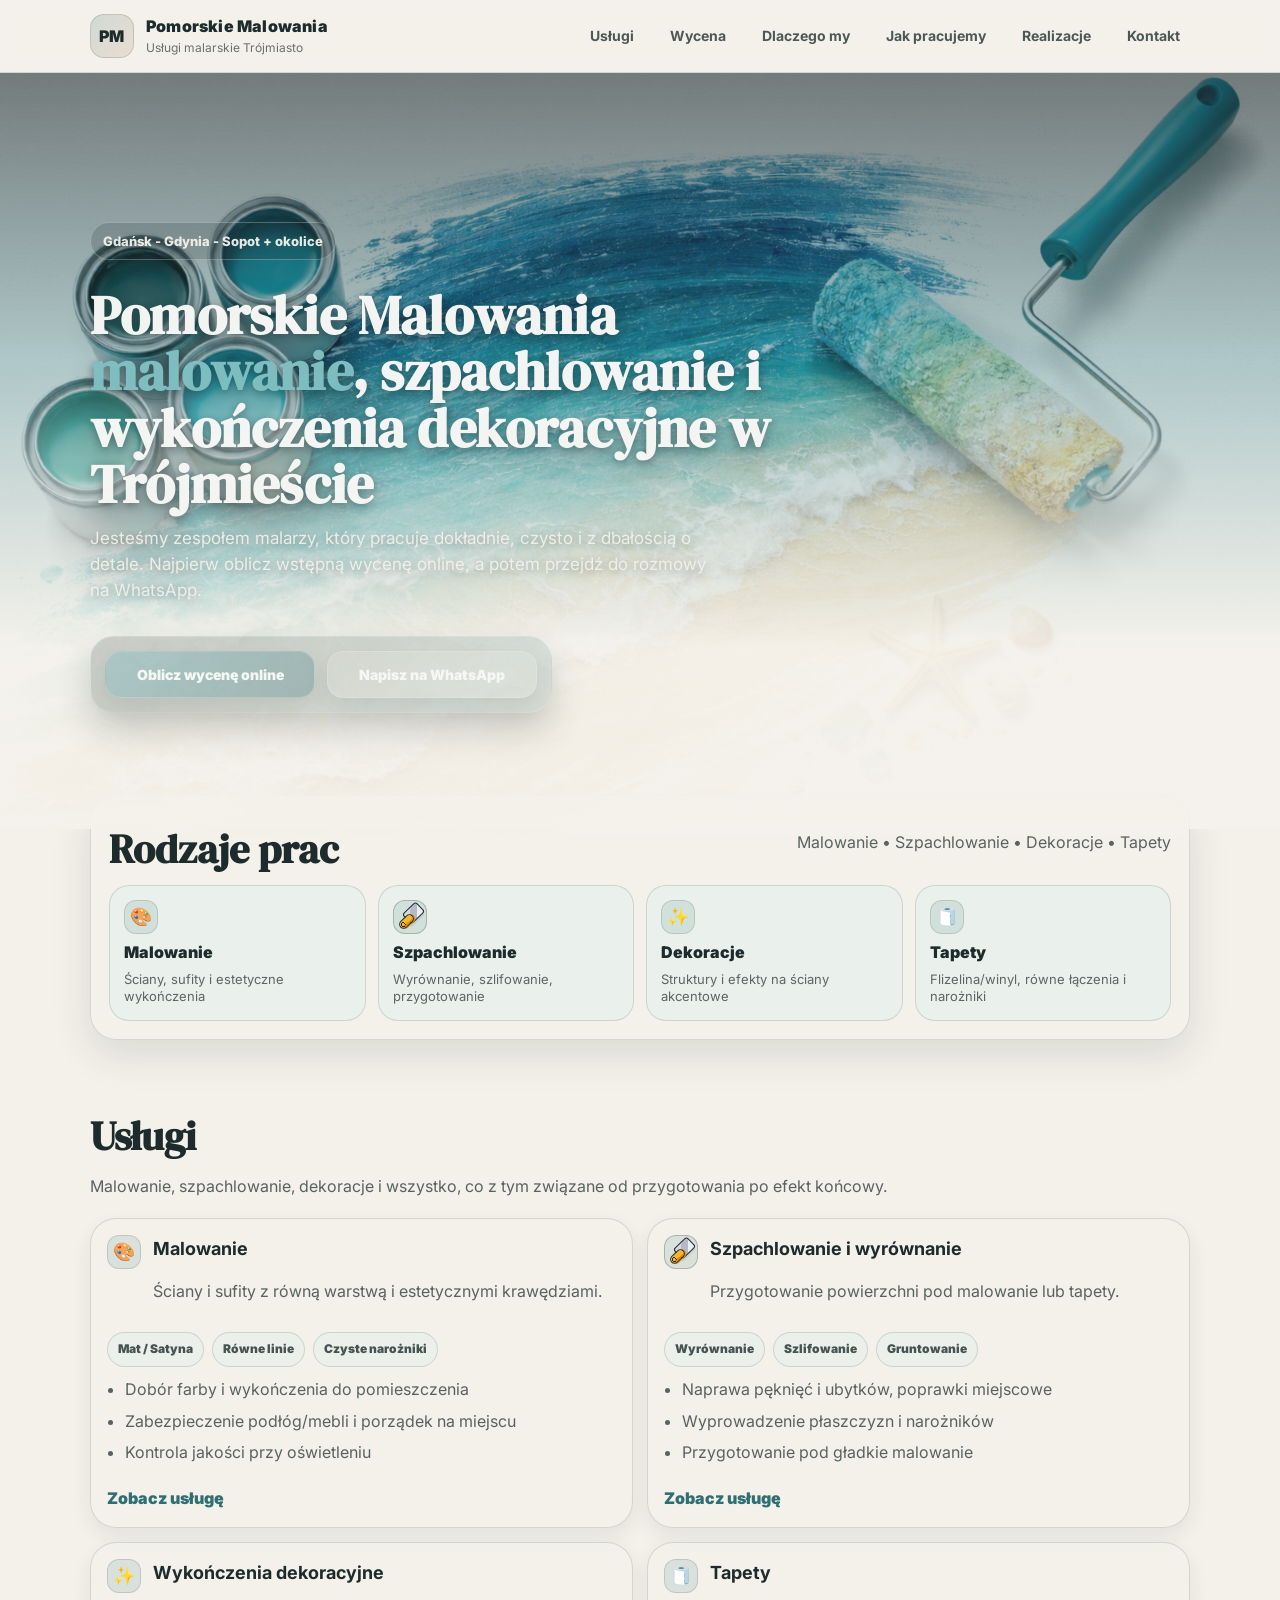
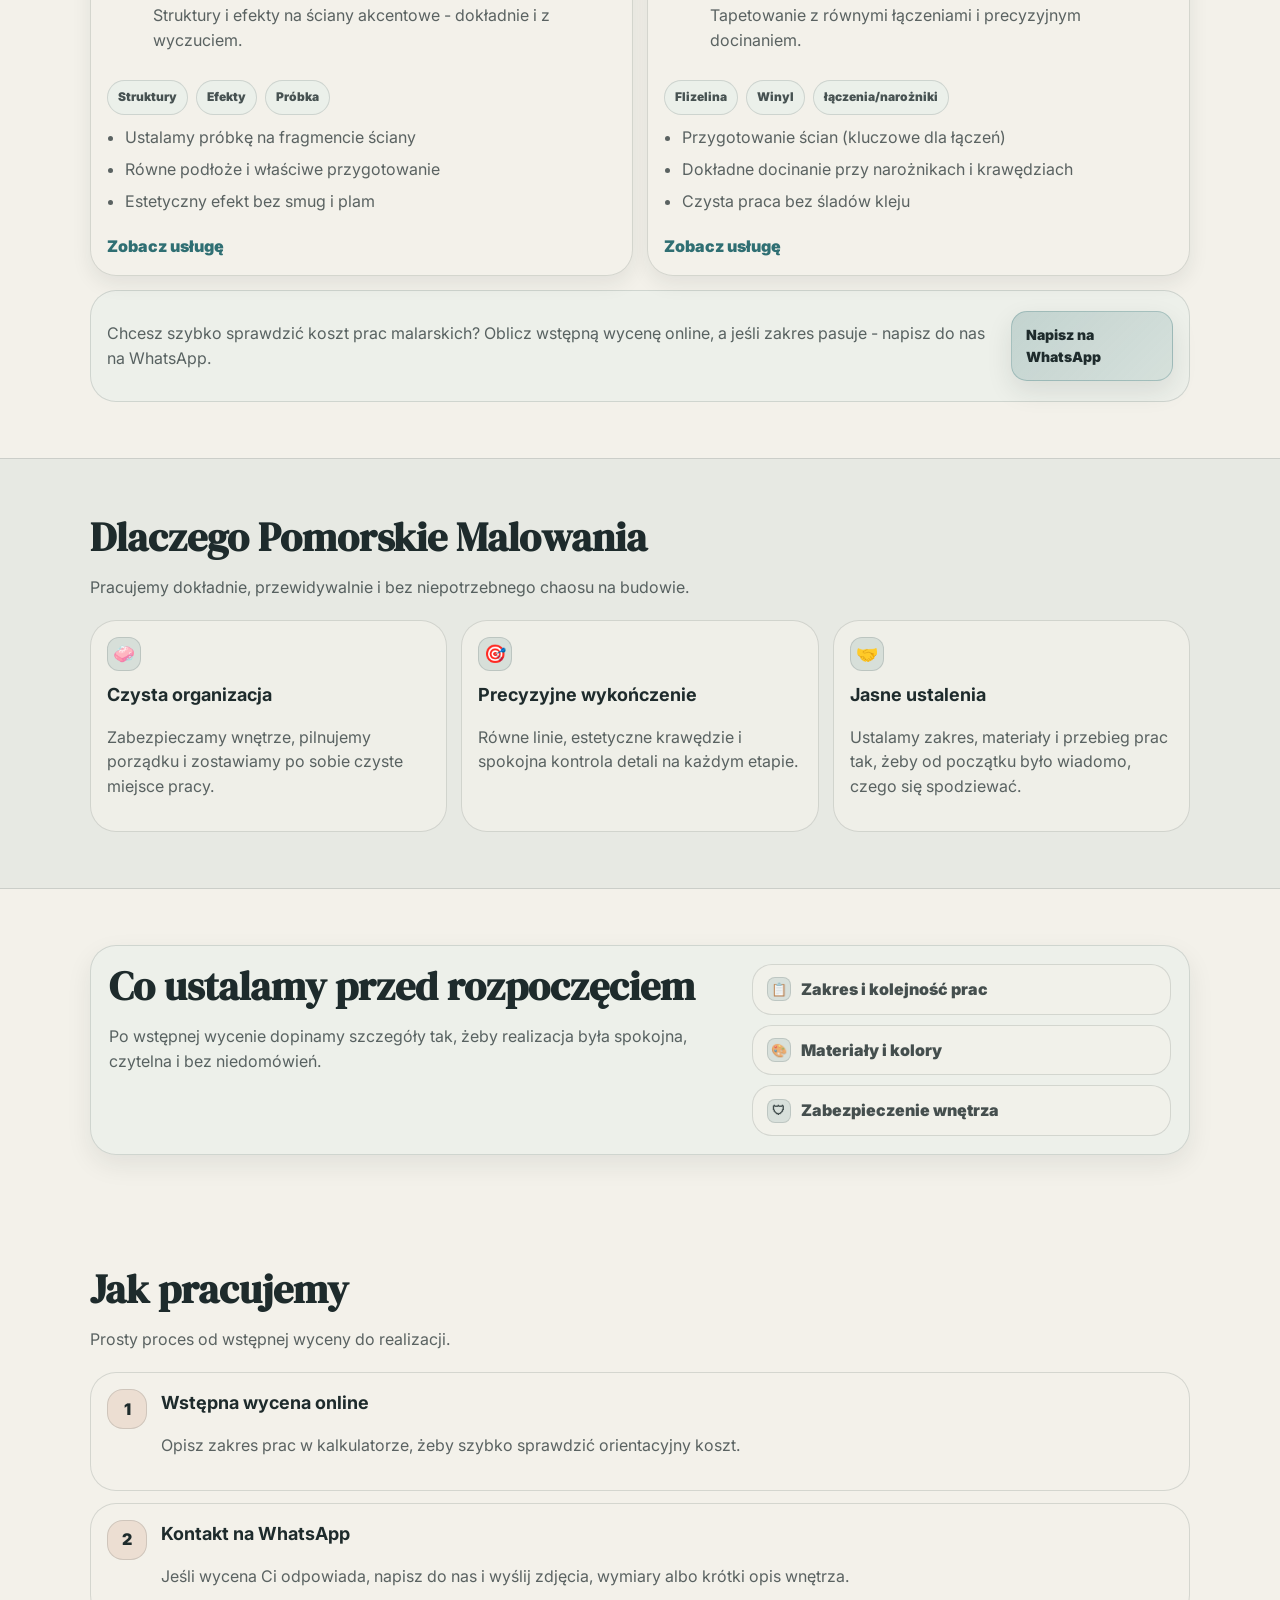
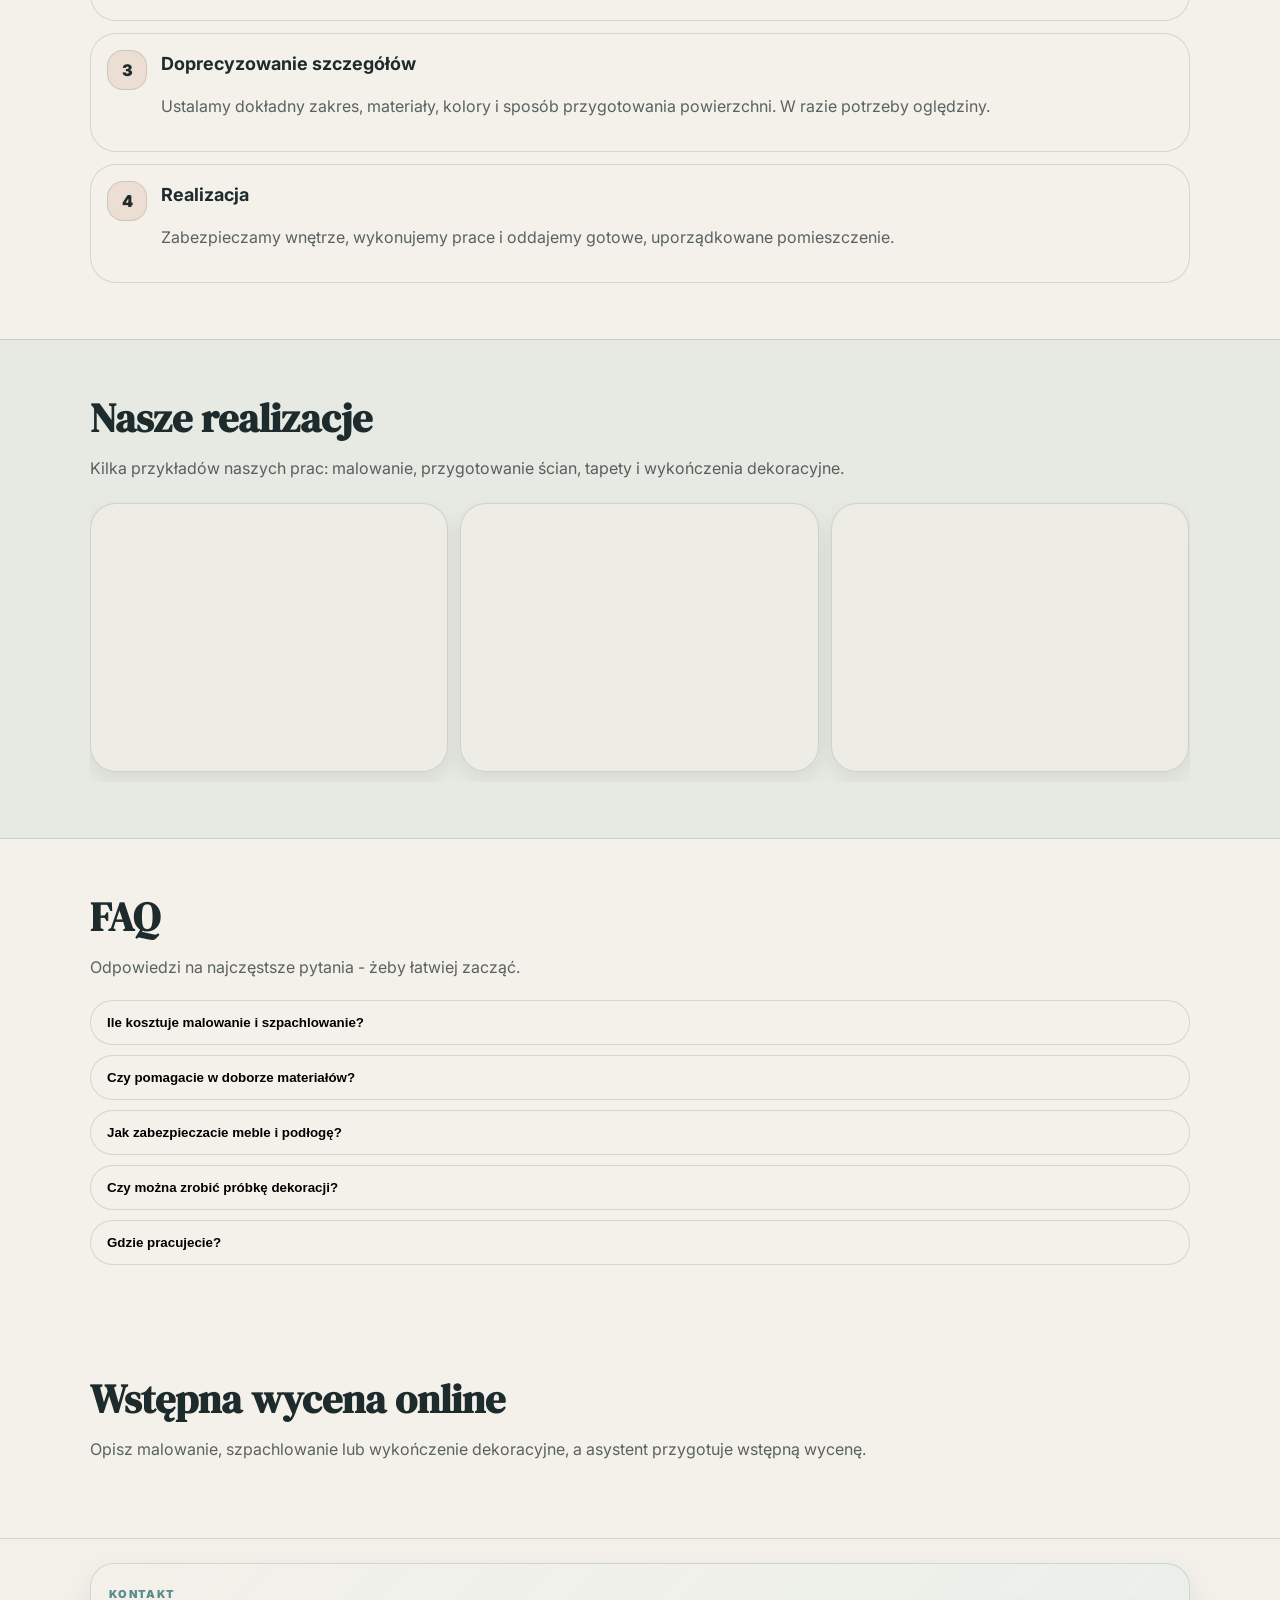
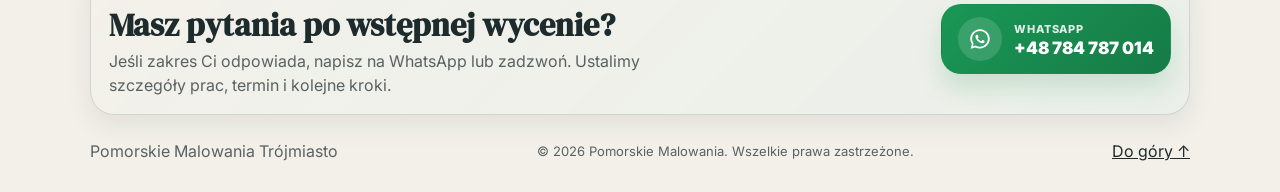
==== commit f0c99f9d: "Revert "Sprint 3: enrich gallery and local service content" This reverts commit 7c09fc454606a45b5aea" ====
--- a/index.html
+++ b/index.html
@@ -1,4 +1,4 @@
-<!doctype html>
+﻿<!doctype html>
 <html lang="pl" data-lang="pl">
   <head>
     <meta charset="UTF-8" />
@@ -388,8 +388,8 @@
           <div class="section-head">
             <h2 class="h2">Nasze realizacje</h2>
             <p class="muted">
-              Kilka przykładów naszych prac z Gdańska, Gdyni, Sopotu i okolic:
-              malowanie, przygotowanie ścian, tapety i wykończenia dekoracyjne.
+              Kilka przykładów naszych prac: malowanie, przygotowanie ścian,
+              tapety i wykończenia dekoracyjne.
             </p>
           </div>
           <div class="gallery" id="galleryGrid">
@@ -398,162 +398,108 @@
                 <source srcset="./img/works/work-01.webp" type="image/webp" />
                 <img
                   src="./img/works/work-01.jpg"
-                  alt="Malowanie salonu w mieszkaniu w Gdańsku"
+                  alt="Malowanie ścian - realizacja"
                   loading="lazy"
                   decoding="async"
                   data-full="./img/works/work-01.webp"
                 />
               </picture>
-              <figcaption class="shot-body">
-                <p class="shot-meta">Gdańsk · malowanie</p>
-                <h3 class="shot-title">Odświeżenie salonu</h3>
-                <p class="shot-text">Przykład spokojnego, równego malowania ścian i sufitu w mieszkaniu.</p>
-                <a class="shot-link" href="./malowanie-scian-sufitow-trojmiasto.html">Zobacz usługę</a>
-              </figcaption>
             </figure>
             <figure class="shot">
               <picture>
                 <source srcset="./img/works/work-02.webp" type="image/webp" />
                 <img
                   src="./img/works/work-02.jpg"
-                  alt="Przygotowanie ścian i szpachlowanie przed malowaniem w Gdyni"
+                  alt="Malowanie i przygotowanie ścian - realizacja"
                   loading="lazy"
                   decoding="async"
                   data-full="./img/works/work-02.webp"
                 />
               </picture>
-              <figcaption class="shot-body">
-                <p class="shot-meta">Gdynia · szpachlowanie</p>
-                <h3 class="shot-title">Przygotowanie ścian pod malowanie</h3>
-                <p class="shot-text">Wyrównanie powierzchni przed dalszym odświeżeniem wnętrza.</p>
-                <a class="shot-link" href="./szpachlowanie-scian-trojmiasto.html">Zobacz usługę</a>
-              </figcaption>
             </figure>
             <figure class="shot">
               <picture>
                 <source srcset="./img/works/work-03.webp" type="image/webp" />
                 <img
                   src="./img/works/work-03.jpg"
-                  alt="Tapeta dekoracyjna na ścianie akcentowej w Sopocie"
+                  alt="Tapety lub wykończenie dekoracyjne - realizacja"
                   loading="lazy"
                   decoding="async"
                   data-full="./img/works/work-03.webp"
                 />
               </picture>
-              <figcaption class="shot-body">
-                <p class="shot-meta">Sopot · tapety</p>
-                <h3 class="shot-title">Ściana akcentowa z tapetą</h3>
-                <p class="shot-text">Realizacja z dokładnym spasowaniem wzoru i czystym wykończeniem narożników.</p>
-                <a class="shot-link" href="./tapetowanie-trojmiasto.html">Zobacz usługę</a>
-              </figcaption>
             </figure>
             <figure class="shot">
               <picture>
                 <source srcset="./img/works/work-04.webp" type="image/webp" />
                 <img
                   src="./img/works/work-04.jpg"
-                  alt="Odświeżenie pokoju dziennego po malowaniu w Trójmieście"
+                  alt="Malowanie pomieszczenia - realizacja"
                   loading="lazy"
                   decoding="async"
                   data-full="./img/works/work-04.webp"
                 />
               </picture>
-              <figcaption class="shot-body">
-                <p class="shot-meta">Trójmiasto · malowanie</p>
-                <h3 class="shot-title">Odświeżenie pokoju dziennego</h3>
-                <p class="shot-text">Lekka realizacja do szybkiego odświeżenia wnętrza bez ciężkiego remontu.</p>
-                <a class="shot-link" href="./malowanie-scian-sufitow-trojmiasto.html">Zobacz usługę</a>
-              </figcaption>
             </figure>
             <figure class="shot">
               <picture>
                 <source srcset="./img/works/work-05.webp" type="image/webp" />
                 <img
                   src="./img/works/work-05.jpg"
-                  alt="Mocny kolor na ścianie akcentowej w Gdańsku"
+                  alt="Malowanie ścian w mocnym kolorze - realizacja"
                   loading="lazy"
                   decoding="async"
                   data-full="./img/works/work-05.webp"
                 />
               </picture>
-              <figcaption class="shot-body">
-                <p class="shot-meta">Gdańsk · dekoracje</p>
-                <h3 class="shot-title">Kolor jako mocny akcent</h3>
-                <p class="shot-text">Ściana, która ma przyciągać uwagę, ale nadal wyglądać czysto i estetycznie.</p>
-                <a class="shot-link" href="./wykonczenia-dekoracyjne-trojmiasto.html">Zobacz usługę</a>
-              </figcaption>
             </figure>
             <figure class="shot">
               <picture>
                 <source srcset="./img/works/work-06.webp" type="image/webp" />
                 <img
                   src="./img/works/work-06.jpg"
-                  alt="Kontrastowe odcięcia kolorów przy malowaniu ścian w Gdyni"
+                  alt="Kontrastowe malowanie ścian - realizacja"
                   loading="lazy"
                   decoding="async"
                   data-full="./img/works/work-06.webp"
                 />
               </picture>
-              <figcaption class="shot-body">
-                <p class="shot-meta">Gdynia · dekoracje</p>
-                <h3 class="shot-title">Kontrastowe odcięcia i detal</h3>
-                <p class="shot-text">Przykład realizacji, w której liczy się równa linia i spokojne wykończenie krawędzi.</p>
-                <a class="shot-link" href="./wykonczenia-dekoracyjne-trojmiasto.html">Zobacz usługę</a>
-              </figcaption>
             </figure>
             <figure class="shot">
               <picture>
                 <source srcset="./img/works/work-07.webp" type="image/webp" />
                 <img
                   src="./img/works/work-07.jpg"
-                  alt="Jasne wnętrze po malowaniu ścian i sufitów w Sopocie"
+                  alt="Malowanie jasnych ścian - realizacja"
                   loading="lazy"
                   decoding="async"
                   data-full="./img/works/work-07.webp"
                 />
               </picture>
-              <figcaption class="shot-body">
-                <p class="shot-meta">Sopot · malowanie</p>
-                <h3 class="shot-title">Jasne wnętrze po odświeżeniu</h3>
-                <p class="shot-text">Malowanie nastawione na lekki efekt i równy odbiór światła we wnętrzu.</p>
-                <a class="shot-link" href="./malowanie-scian-sufitow-trojmiasto.html">Zobacz usługę</a>
-              </figcaption>
             </figure>
             <figure class="shot">
               <picture>
                 <source srcset="./img/works/work-08.webp" type="image/webp" />
                 <img
                   src="./img/works/work-08.jpg"
-                  alt="Salon po malowaniu ścian i przygotowaniu powierzchni w Trójmieście"
+                  alt="Malowanie salonu - realizacja"
                   loading="lazy"
                   decoding="async"
                   data-full="./img/works/work-08.webp"
                 />
               </picture>
-              <figcaption class="shot-body">
-                <p class="shot-meta">Trójmiasto · malowanie</p>
-                <h3 class="shot-title">Salon po spokojnym odświeżeniu</h3>
-                <p class="shot-text">Realizacja, w której ważne były czyste linie, zabezpieczenie wnętrza i porządek.</p>
-                <a class="shot-link" href="./malowanie-scian-sufitow-trojmiasto.html">Zobacz usługę</a>
-              </figcaption>
             </figure>
             <figure class="shot">
               <picture>
                 <source srcset="./img/works/work-09.webp" type="image/webp" />
                 <img
                   src="./img/works/work-09.jpg"
-                  alt="Malowanie sufitu i ścian w mieszkaniu w Gdańsku"
+                  alt="Malowanie sufitu i ścian - realizacja"
                   loading="lazy"
                   decoding="async"
                   data-full="./img/works/work-09.webp"
                 />
               </picture>
-              <figcaption class="shot-body">
-                <p class="shot-meta">Gdańsk · malowanie</p>
-                <h3 class="shot-title">Sufit i ściany po malowaniu</h3>
-                <p class="shot-text">Klasyczne odświeżenie wnętrza z równym kryciem i estetycznym odbiorem całości.</p>
-                <a class="shot-link" href="./malowanie-scian-sufitow-trojmiasto.html">Zobacz usługę</a>
-              </figcaption>
             </figure>
           </div>
         </div>
--- a/style.css
+++ b/style.css
@@ -781,50 +781,6 @@
   filter: contrast(1.03);
 }
 
-.shot-body {
-  display: grid;
-  gap: 8px;
-  padding: 14px 14px 16px;
-}
-
-.shot-meta {
-  margin: 0;
-  color: rgba(47, 111, 115, 0.86);
-  font-size: 12px;
-  font-weight: 800;
-  letter-spacing: 0.12em;
-  text-transform: uppercase;
-}
-
-.shot-title {
-  margin: 0;
-  font-family: "DM Serif Display", serif;
-  font-size: 22px;
-  line-height: 1.05;
-}
-
-.shot-text {
-  margin: 0;
-  color: rgba(30, 43, 44, 0.8);
-  font-size: 14px;
-}
-
-.shot-link {
-  width: fit-content;
-  color: var(--sea);
-  font-weight: 800;
-  text-decoration: none;
-  border-bottom: 1px solid rgba(47, 111, 115, 0.24);
-  transition:
-    color 0.18s ease,
-    border-color 0.18s ease;
-}
-
-.shot-link:hover {
-  color: var(--accent);
-  border-color: rgba(199, 123, 90, 0.34);
-}
-
 /* Lightbox */
 .lightbox {
   position: fixed;
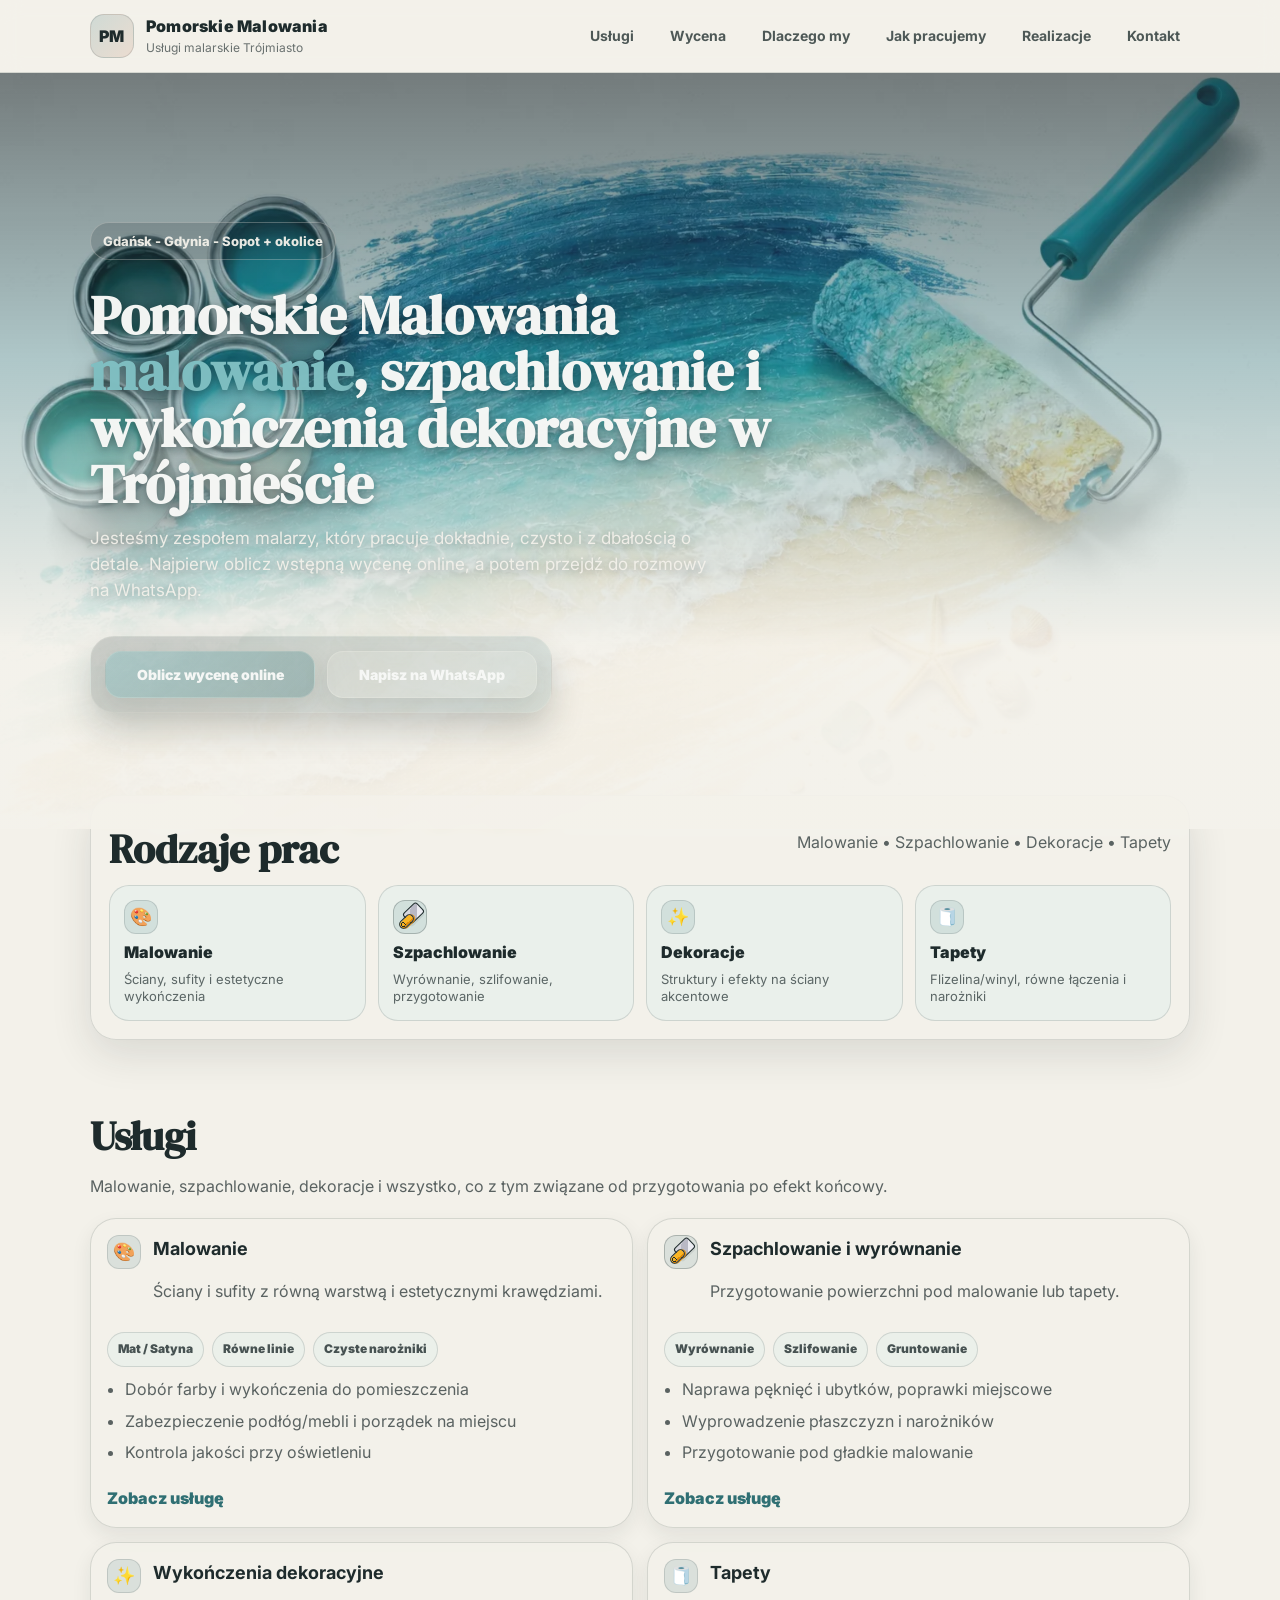
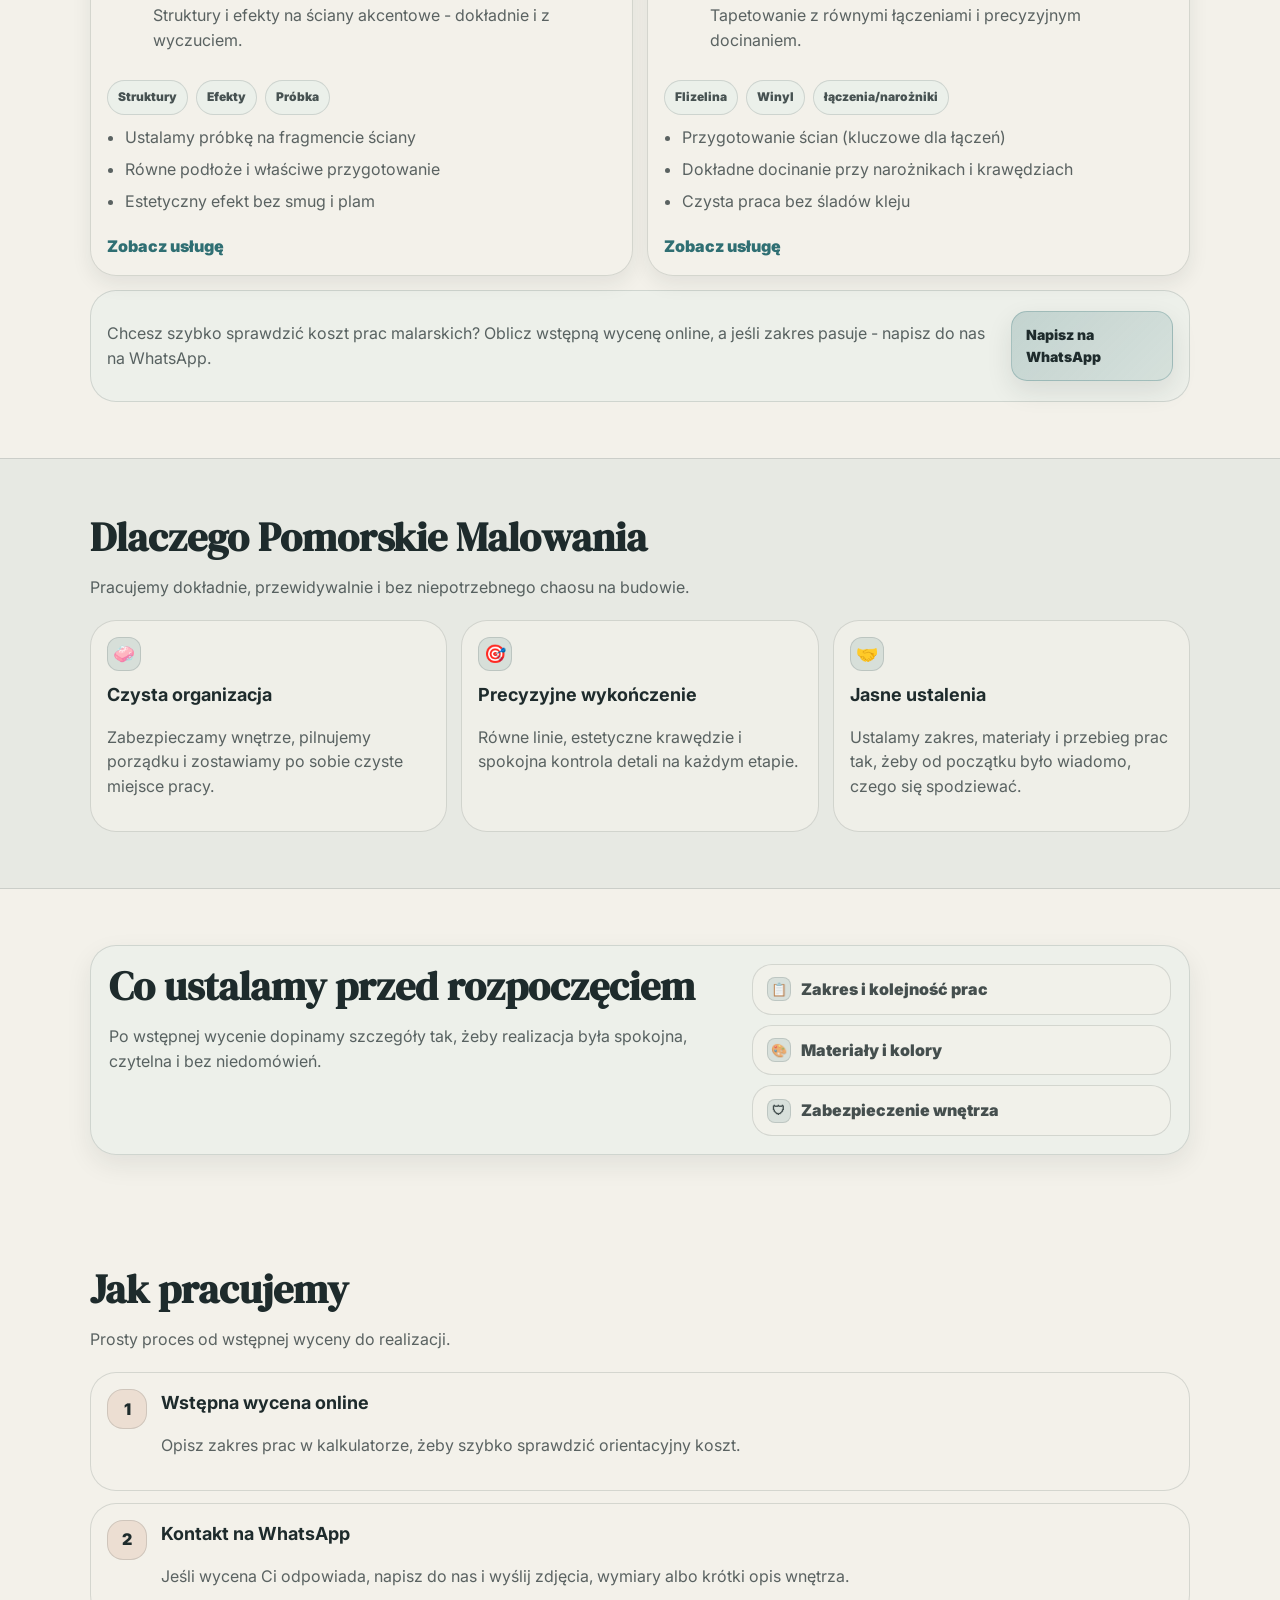
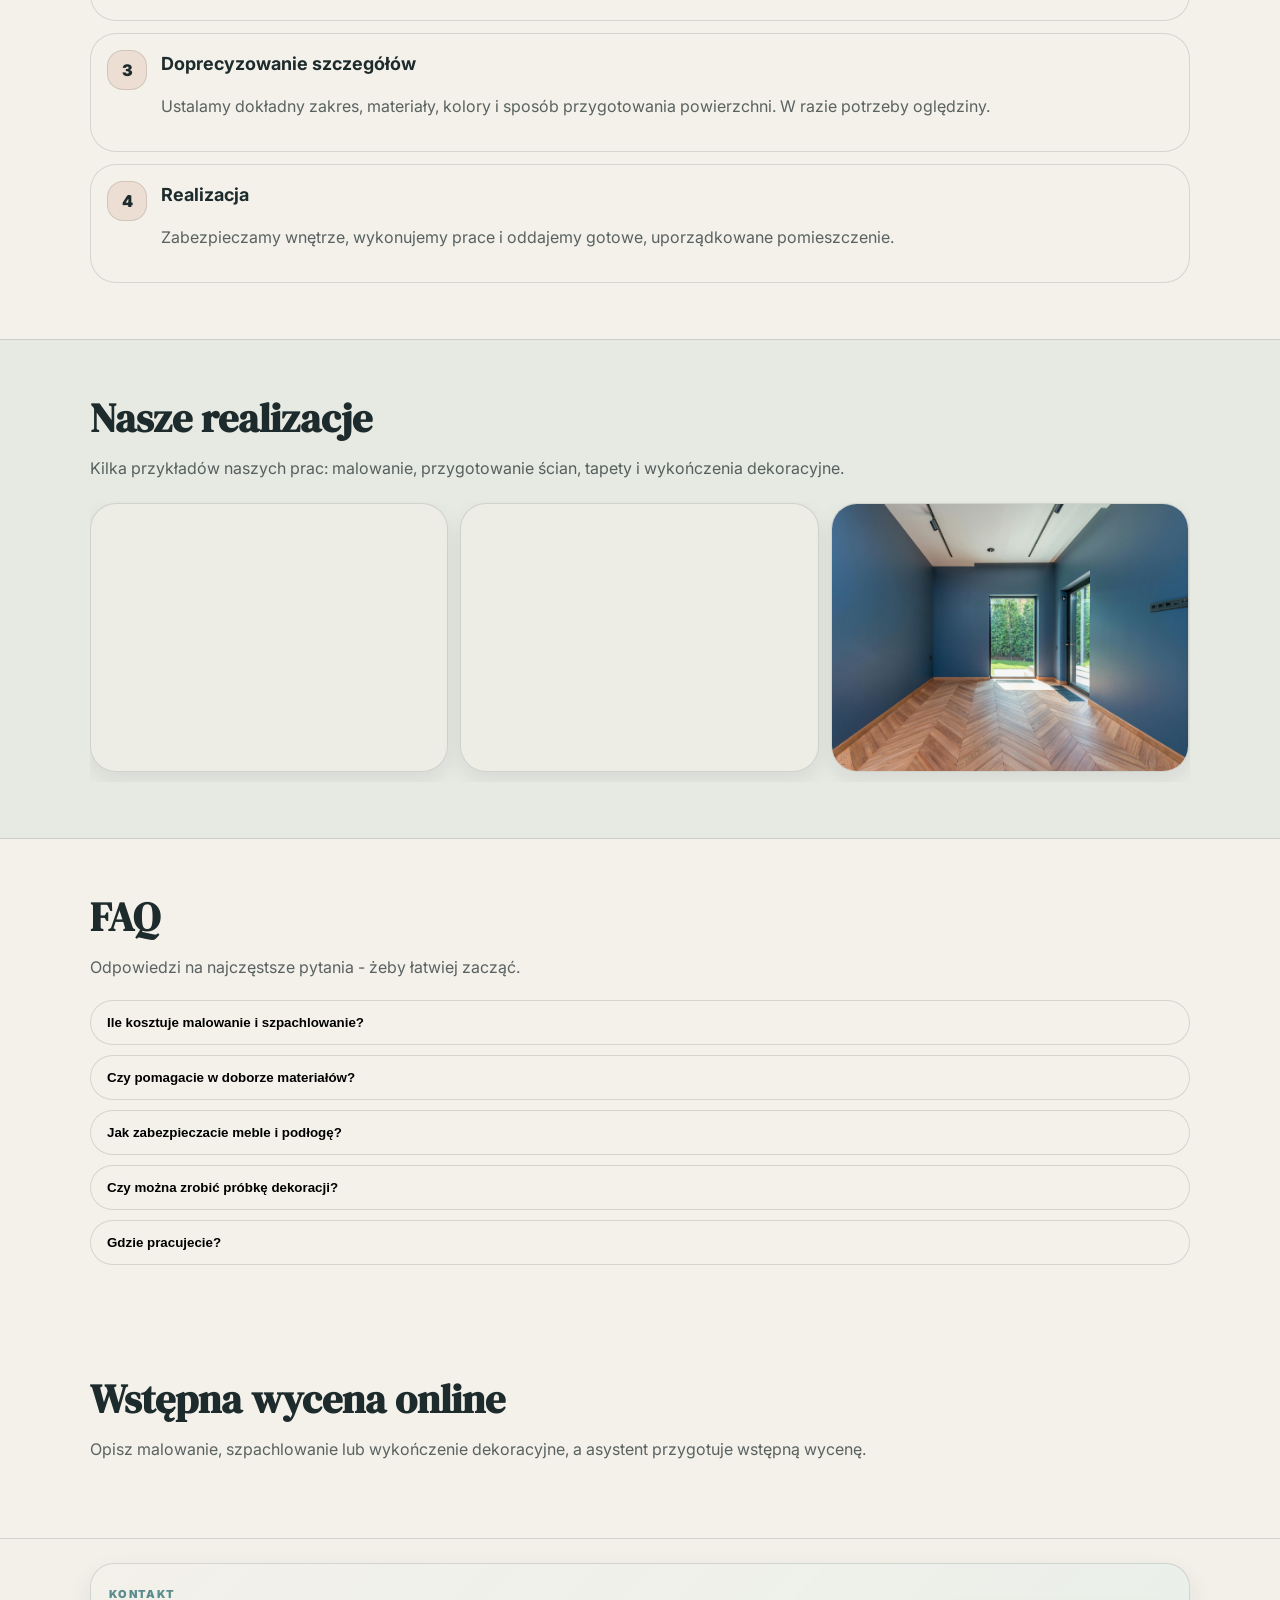
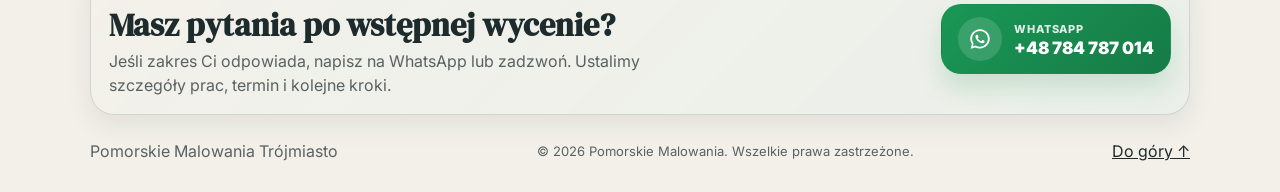
==== commit efa5aeac: "Use compressed hero texture and fix site tests" ====
--- a/index.html
+++ b/index.html
@@ -29,9 +29,9 @@
       href="https://fonts.googleapis.com/css2?family=DM+Serif+Display&family=Inter:wght@400;500;600;700;800;900&display=swap"
       rel="stylesheet"
     />
-    <link rel="preload" as="image" href="./img/hero-texture.png" />
-
-    <link rel="stylesheet" href="./style.css?v=20260315-9" />
+    <link rel="preload" as="image" href="./img/hero-texture.webp" />
+
+    <link rel="stylesheet" href="./style.css?v=20260321-1" />
     <link rel="icon" href="/favicon.ico" />
     <script type="application/ld+json" id="ldJson">
       {
@@ -680,3 +680,4 @@
 
 
 
+
--- a/style.css
+++ b/style.css
@@ -317,7 +317,7 @@
   align-items: center;
   padding: 56px 0 36px;
 
-  background-image: url("./img/hero-texture.png");
+  background-image: url("./img/hero-texture.webp");
   background-size: cover;
   background-position: 65% 35%;
   background-repeat: no-repeat;
@@ -1167,3 +1167,4 @@
 
 
 
+
